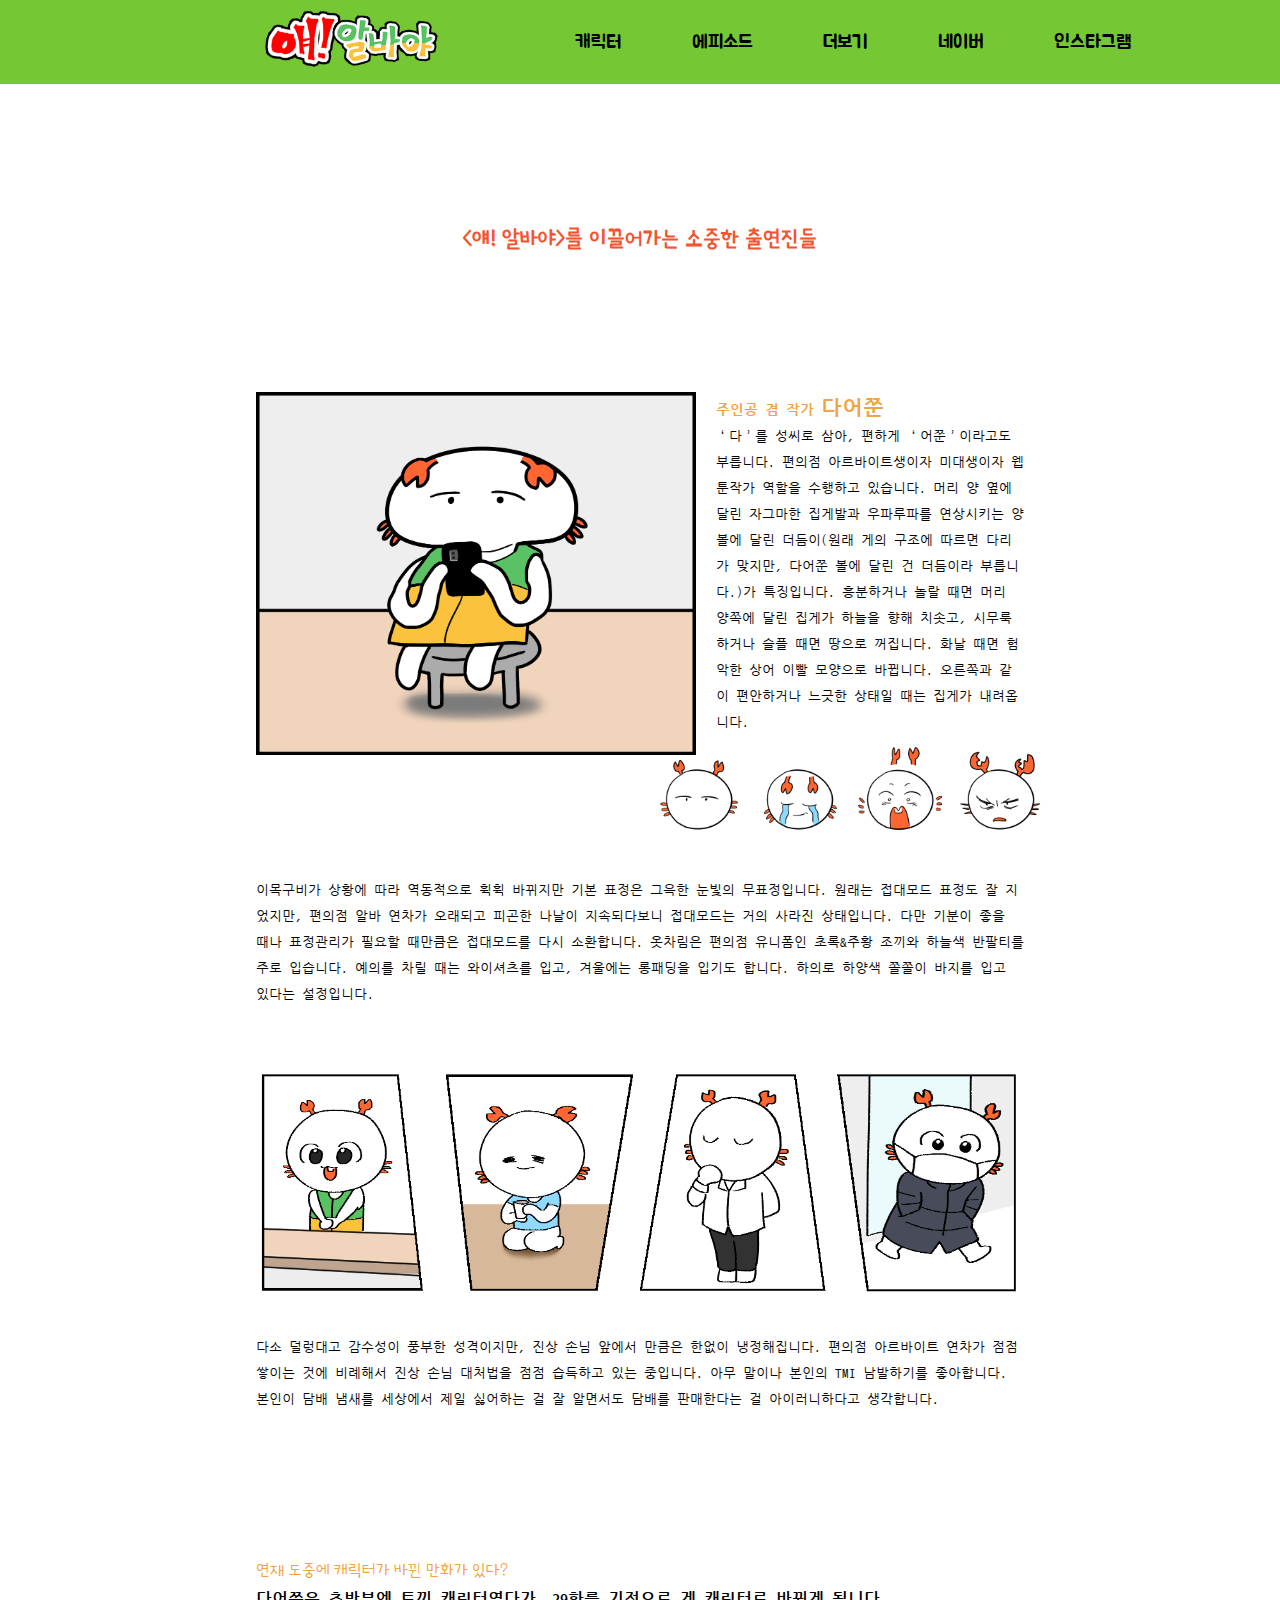
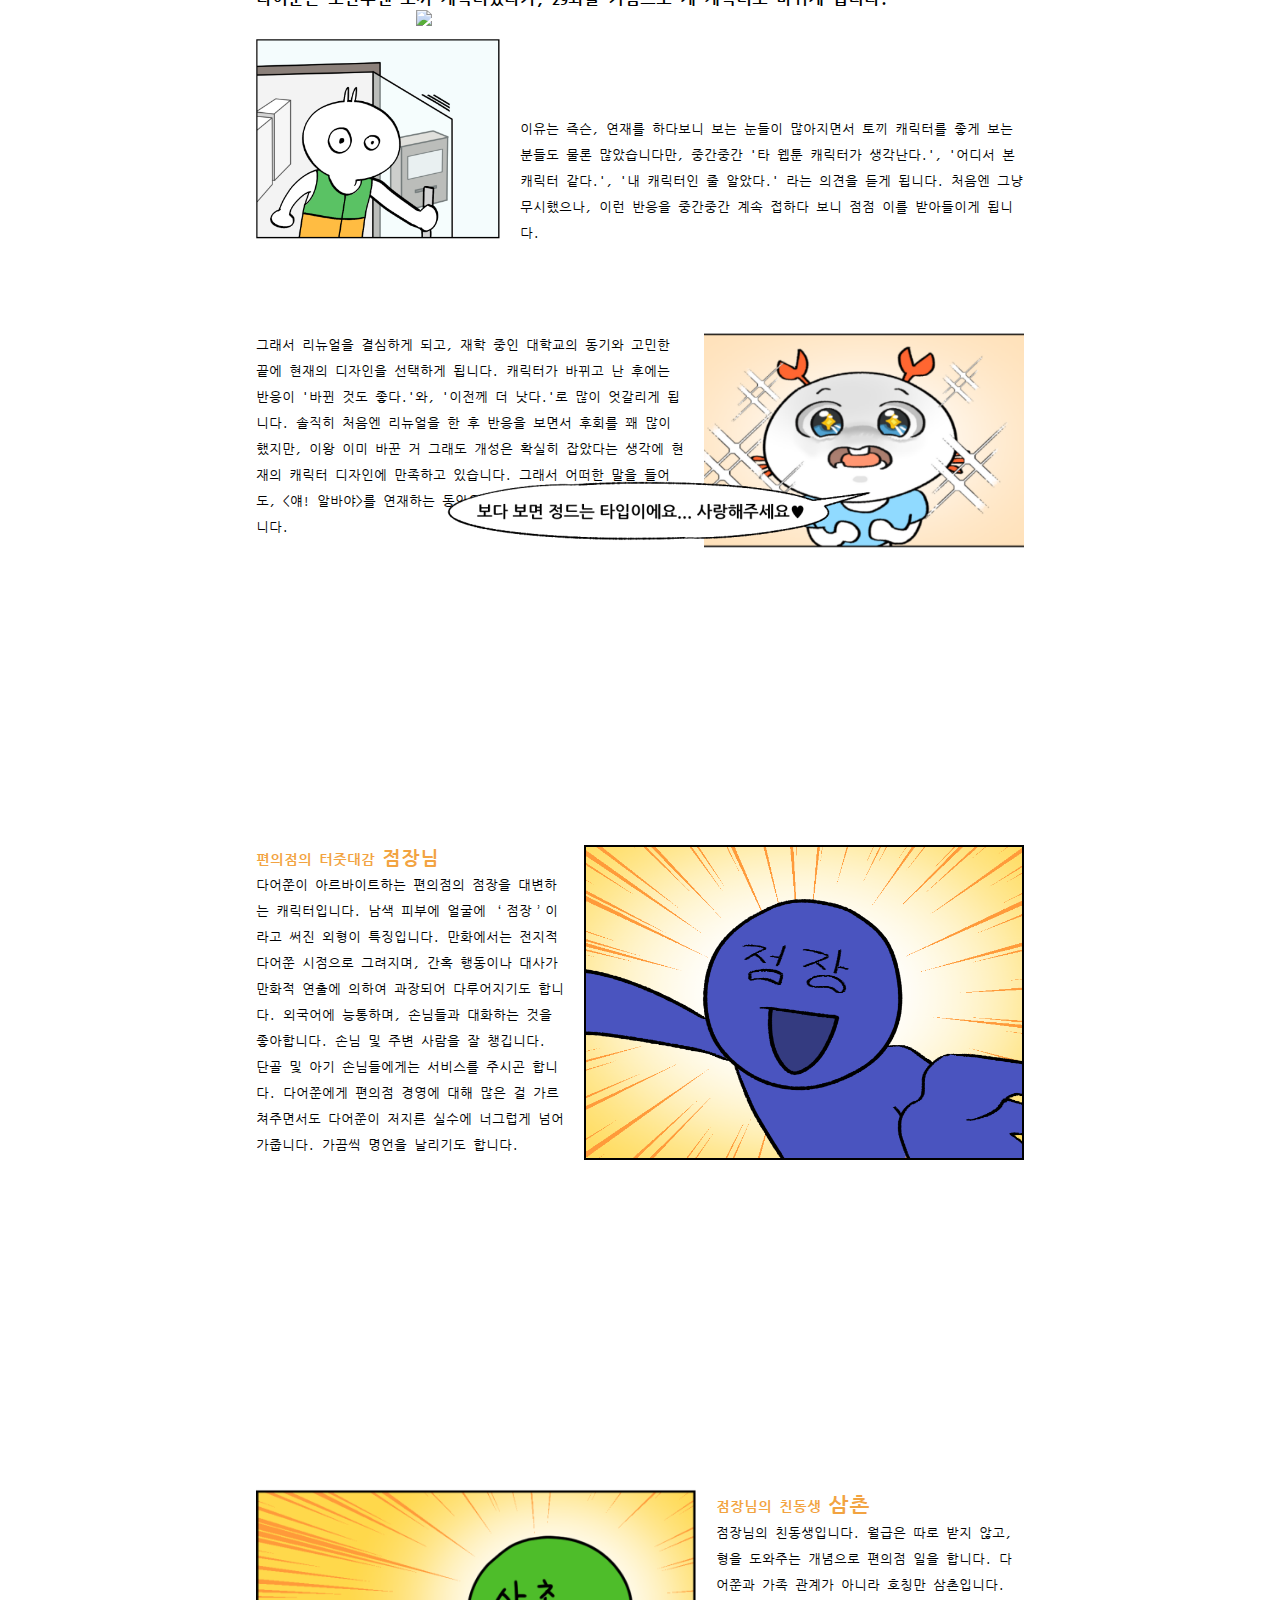
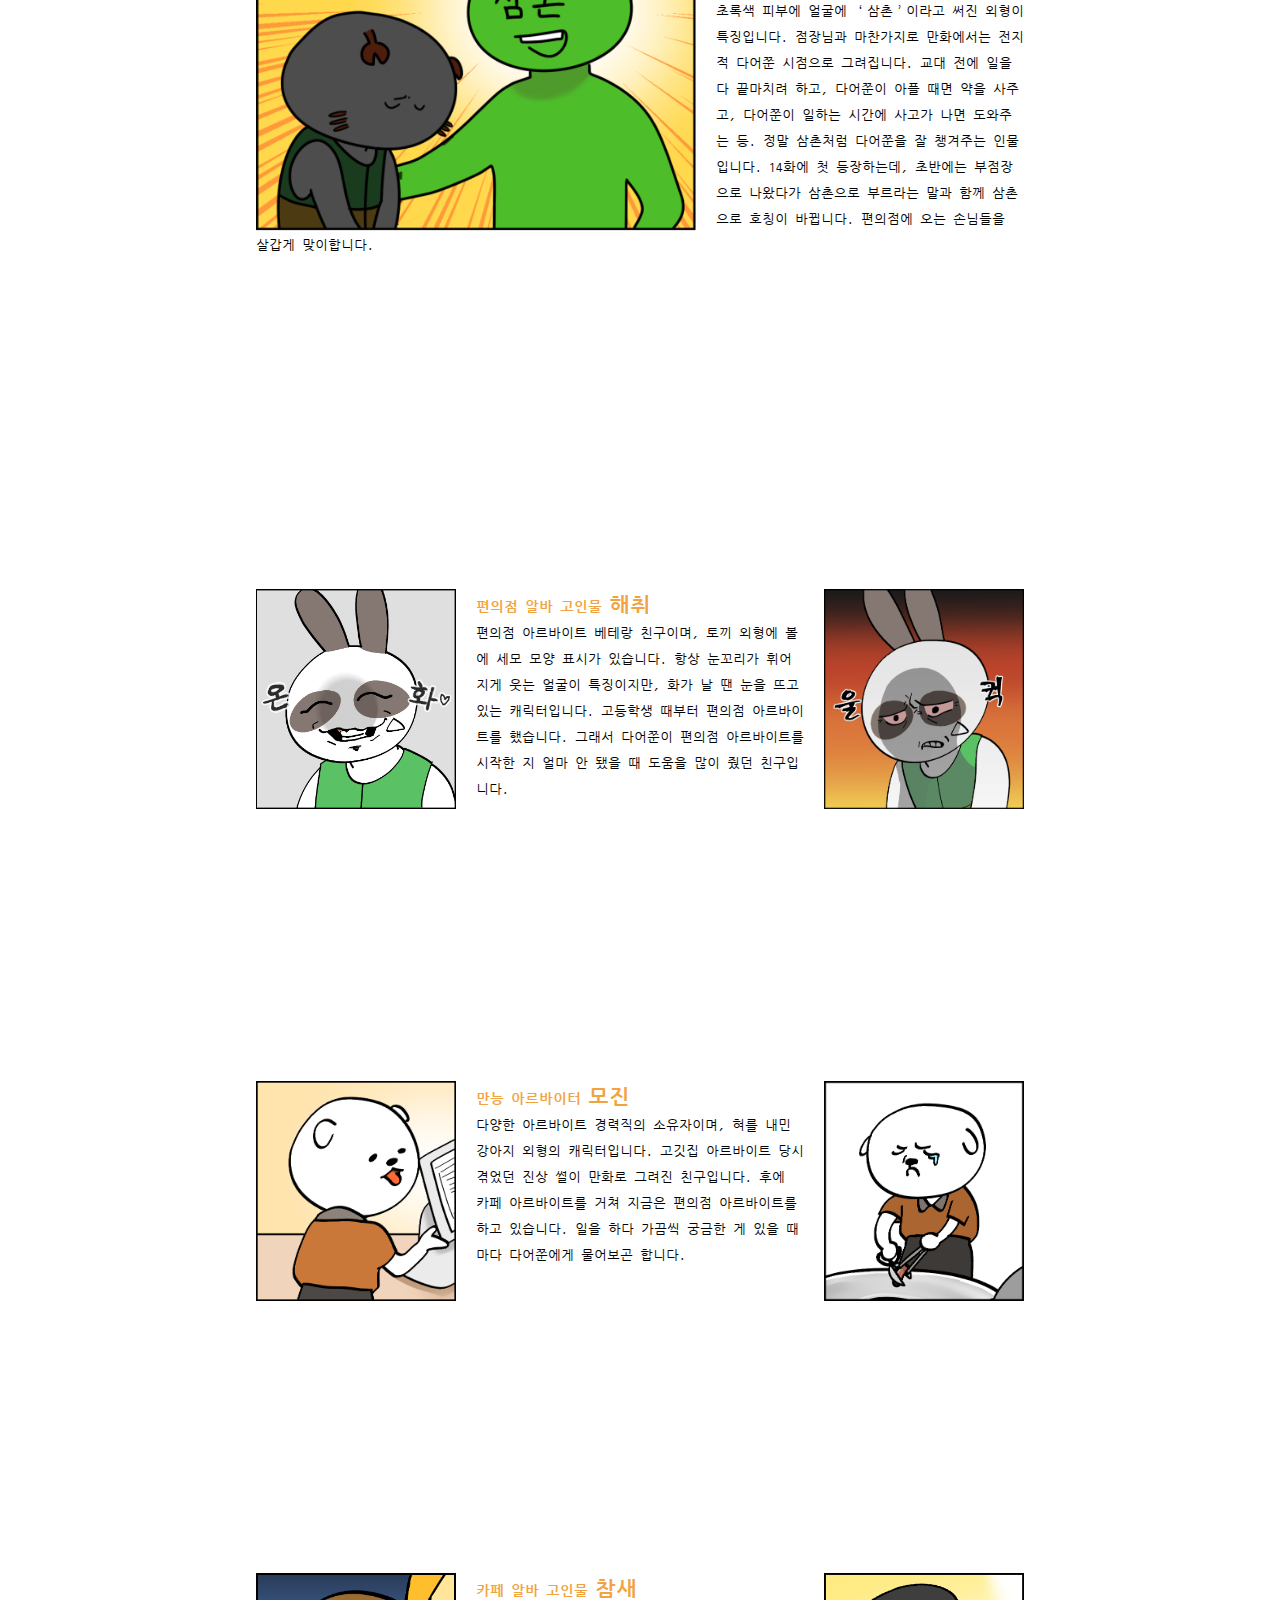
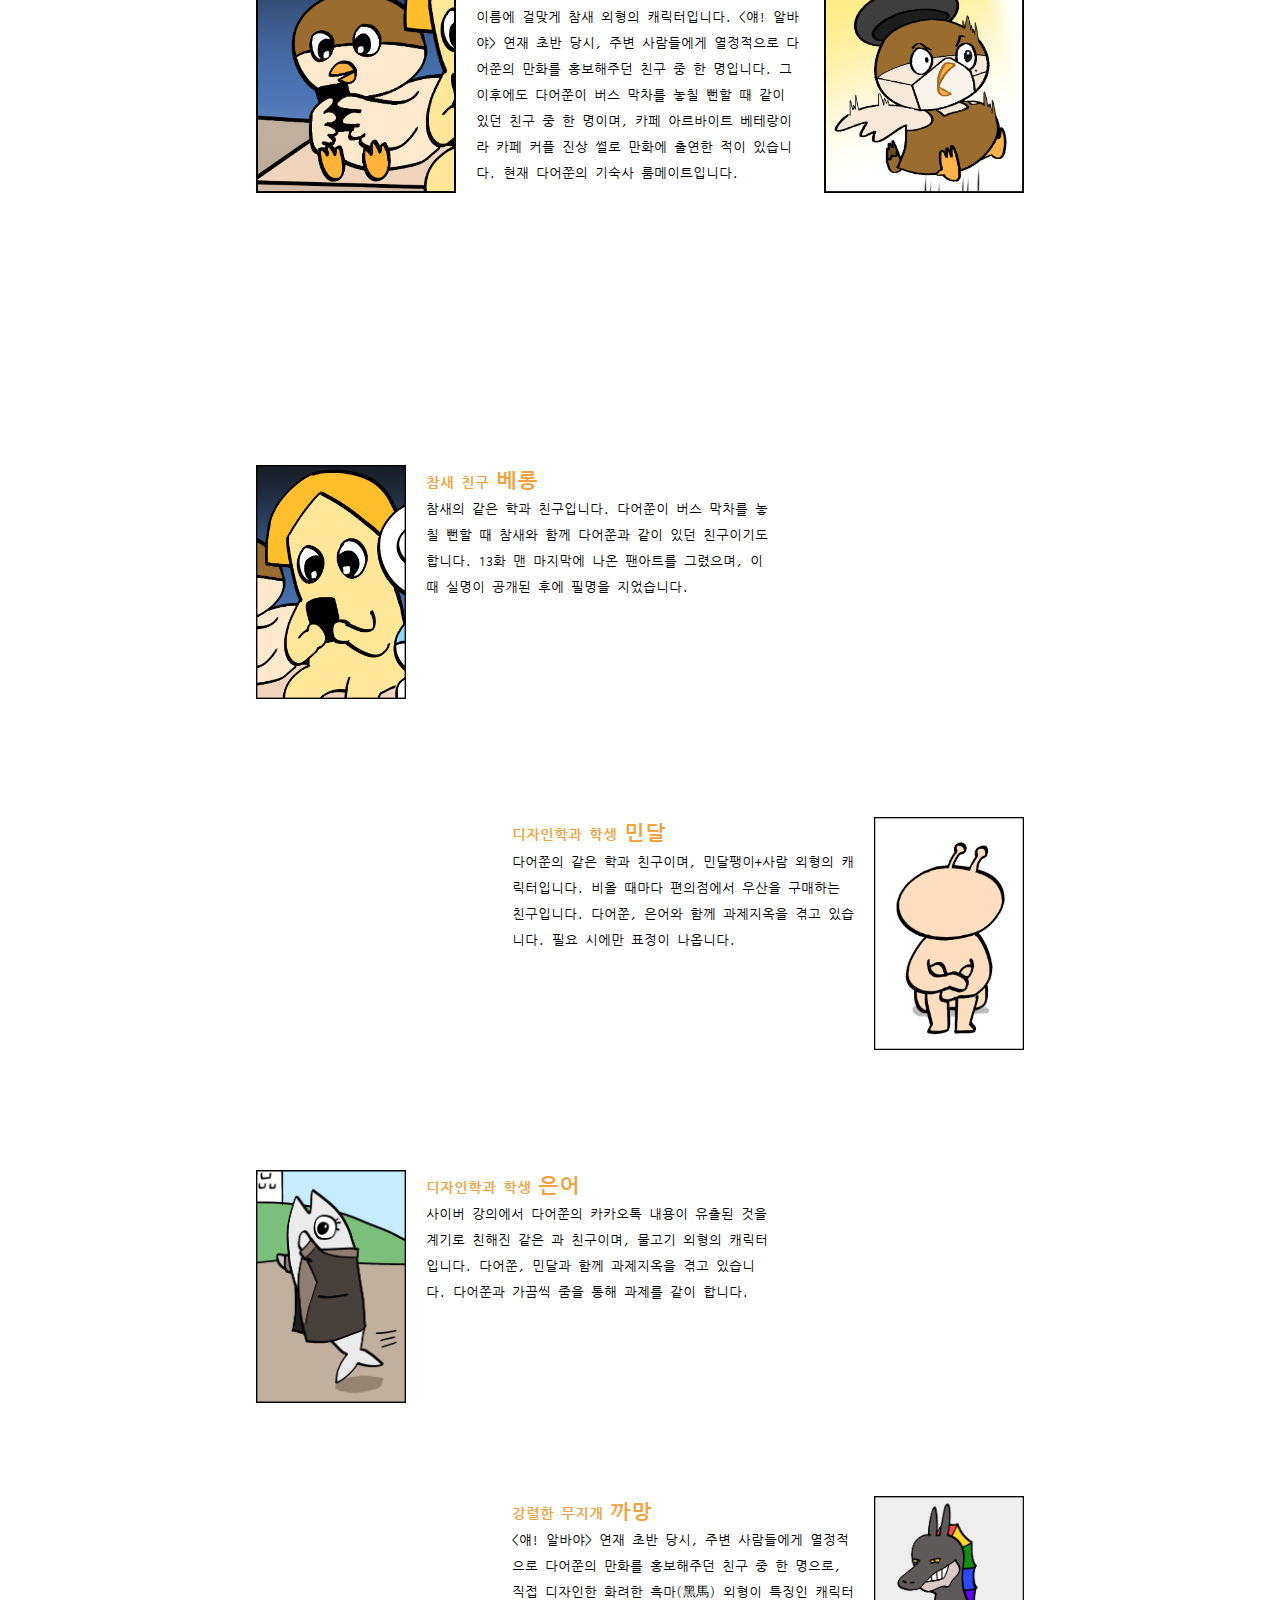
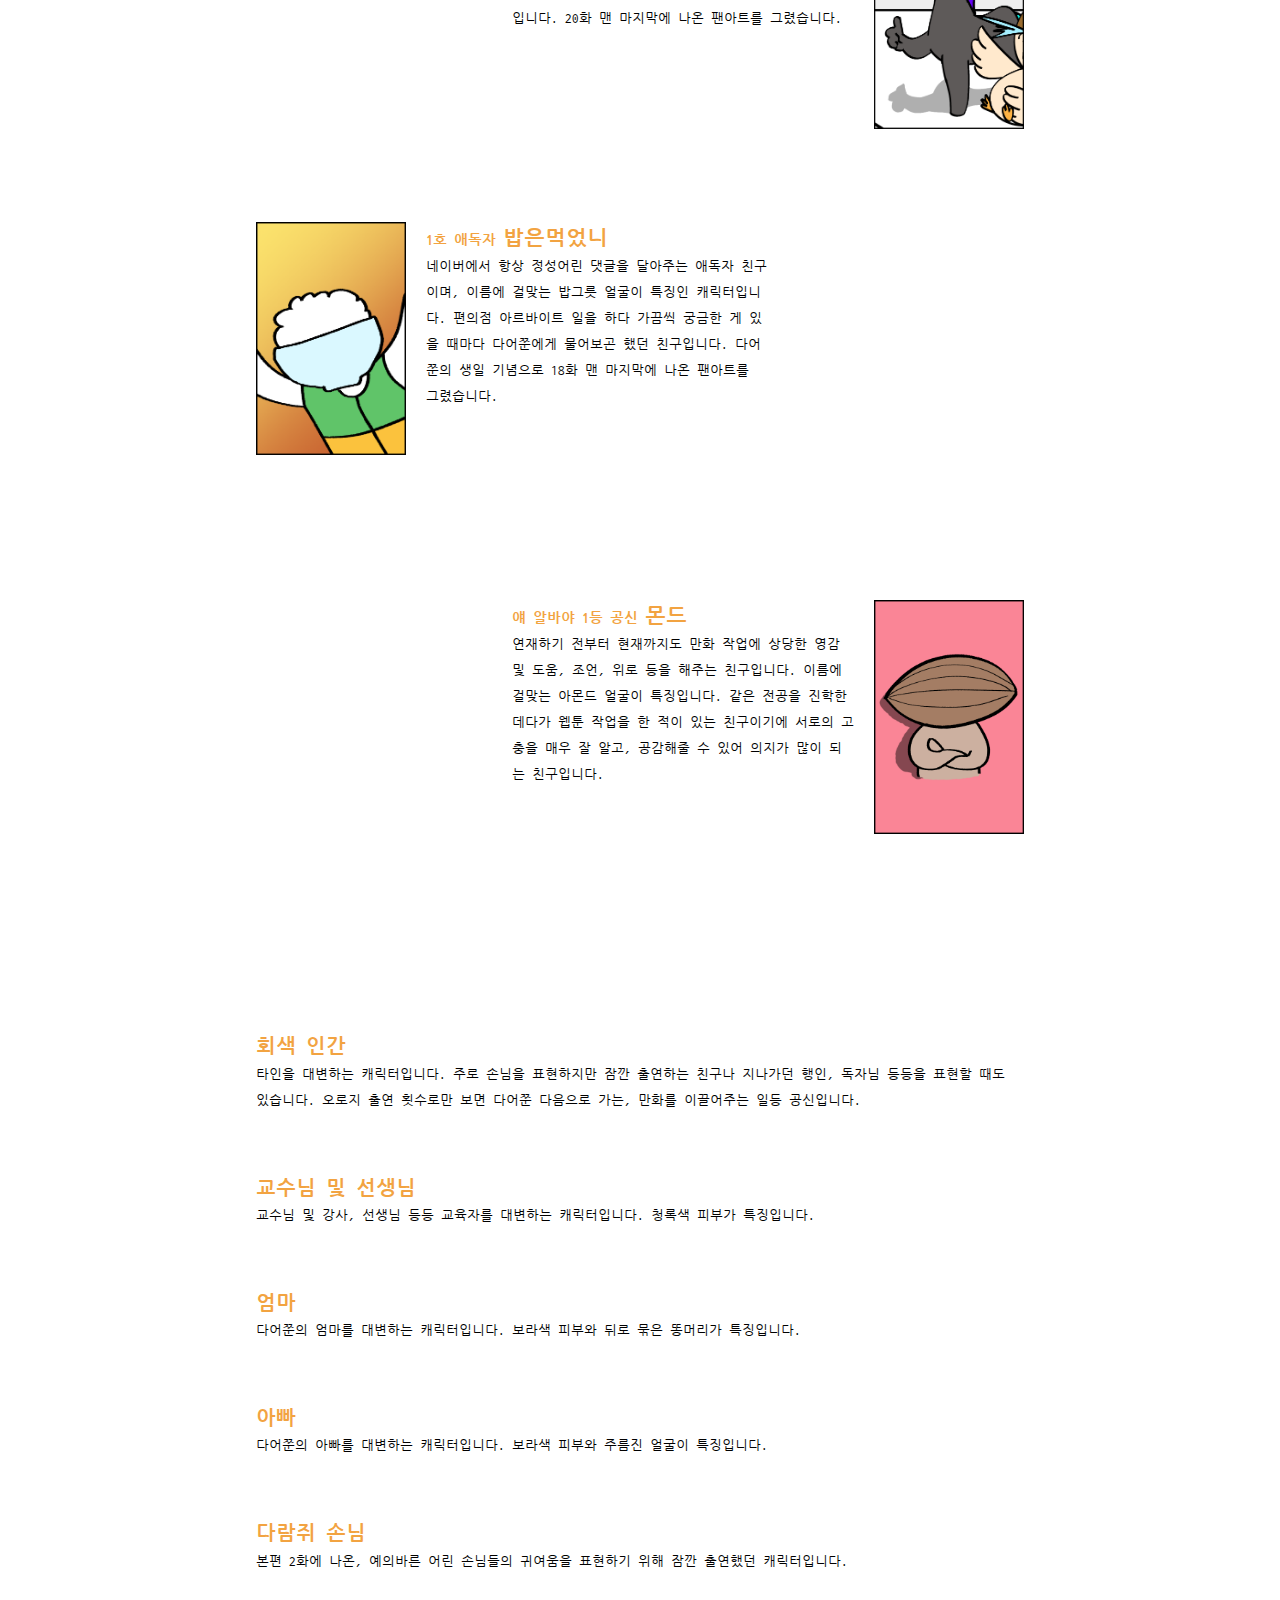
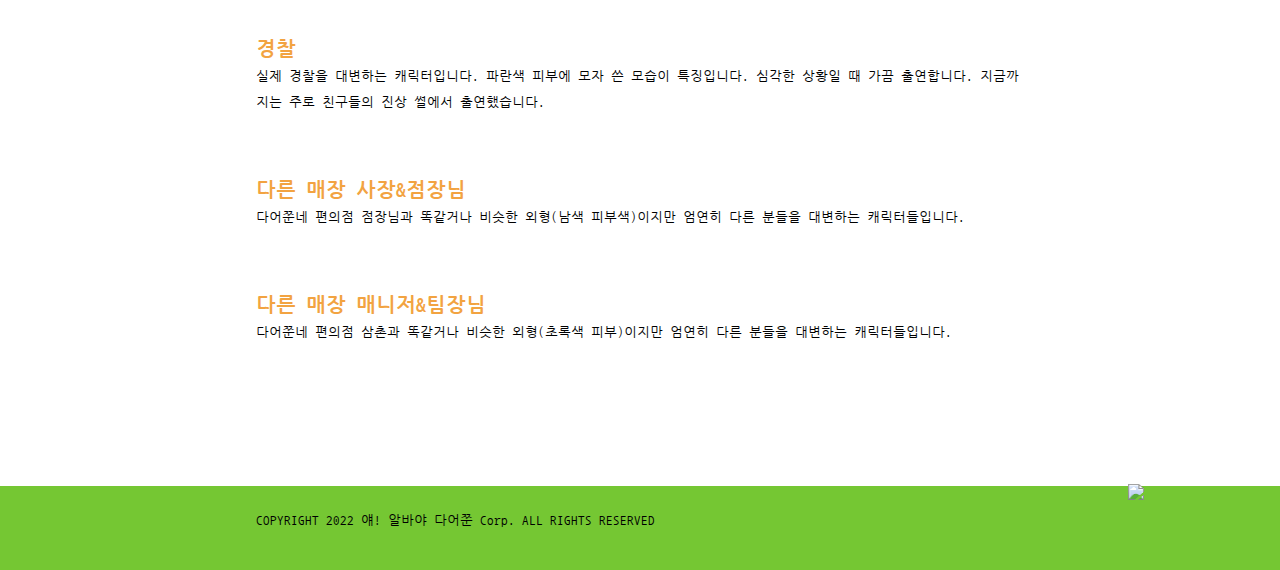
==== character.html @ 97e57f48 "Update character.html" ====
<!DOCTYPE html>
<html lang="en">
<head>
    <meta charset="UTF-8">
    <meta http-equiv="X-UA-Compatible" content="IE=edge">
    <meta name="viewport" content="width=device-width, initial-scale=1.0">
    <title>얘! 알바야 캐릭터</title>
    <link rel="stylesheet" href="myStyle.css">
    <script src="myStyle" defer></script>
    <link rel="preconnect" href="https://fonts.googleapis.com">
    <link rel="preconnect" href="https://fonts.gstatic.com" crossorigin>
    <link href="https://fonts.googleapis.com/css2?family=Jua&family=Nanum+Gothic+Coding&family=Poor+Story&display=swap" rel="stylesheet">
</head>
<body style="-webkit-user-select:none;-moz-user-select:none;-ms-user-select:none;user-select:none">
    <a name="top"></a>
    <div class="header">
        <ul class="home">
            <img src="logo.png" alt=""onclick="location.href='https://parkmijin0713.github.io/hayAlbaya/'">
        </ul>
        <ul class="nav">
            <li><a href="character.html">캐릭터</a></li>
            <li><a href="episode.html">에피소드</a></li>
            <li><a href="viewMore.html">더보기</a></li>
            <li><a href="https://comic.naver.com/bestChallenge/list?titleId=768130">네이버</a></li>
            <li><a href="https://www.instagram.com/da_aw_jjun/">인스타그램</a></li>
        </ul>
    </div>


    <div class="blankOne"></div>
    <div class="title">
        <얘! 알바야>를 이끌어가는 소중한 출연진들
    </div>
    <div class="blankOne"></div>
    <center>
        <div class="mainText">
            <img src="daawjjun.png" class="daawjjun" />
            <div class="introduce" style="line-height: 1.5;">주인공 겸 작가 <span style = "font-size:1.5em; color: #f2a341;;">다어쭌</span></div>
                <p>‘다’를 성씨로 삼아, 편하게 ‘어쭌’이라고도 부릅니다. 편의점 아르바이트생이자 미대생이자 웹툰작가 역할을 수행하고 있습니다. 머리 양 옆에 달린 자그마한 집게발과 우파루파를 연상시키는 양 볼에 달린 더듬이(원래 게의 구조에 따르면 다리가 맞지만, 다어쭌 볼에 달린 건 더듬이라 부릅니다.)가 특징입니다. 
                    흥분하거나 놀랄 때면 머리 양쪽에 달린 집게가 하늘을 향해 치솟고, 시무룩하거나 슬플 때면 땅으로 꺼집니다. 화날 때면 험악한 상어 이빨 모양으로 바뀝니다. 오른쪽과 같이 편안하거나 느긋한 상태일 때는 집게가 내려옵니다.</p> </div>

            <img src="expression.png" class="expression">
        <br>
        <div class="mainText">
            <p>이목구비가 상황에 따라 역동적으로 휙휙 바뀌지만 기본 표정은 그윽한 눈빛의 무표정입니다. 원래는 접대모드 표정도 잘 지었지만, 편의점 알바 연차가 오래되고 피곤한 나날이 지속되다보니 접대모드는 거의 사라진 상태입니다. 다만 기분이 좋을 때나 표정관리가 필요할 때만큼은 접대모드를 다시 소환합니다. 옷차림은 편의점 유니폼인 초록&주황 조끼와 하늘색 반팔티를 주로 입습니다. 예의를 차릴 때는 와이셔츠를 입고, 겨울에는 롱패딩을 입기도 합니다. 하의로 하양색 쫄쫄이 바지를 입고 있다는 설정입니다. 
        </p>
        <div class="blankTwo"></div>
            <img src="bunhal_4.png" class="bunhal">
            <p><br>다소 덜렁대고 감수성이 풍부한 성격이지만, 진상 손님 앞에서 만큼은 한없이 냉정해집니다. 편의점 아르바이트 연차가 점점 쌓이는 것에 비례해서 진상 손님 대처법을 점점 습득하고 있는 중입니다. 아무 말이나 본인의 TMI 남발하기를 좋아합니다. 본인이 담배 냄새를 세상에서 제일 싫어하는 걸 잘 알면서도 담배를 판매한다는 걸 아이러니하다고 생각합니다. </p>
        <div class="blankOne"></div>

        <div class="mainText"></div>
            <div class="smallTitle" style="line-height: 2; font-size: 1.3em;">연재 도중에 캐릭터가 바뀐 만화가 있다?</div>
            <p class="gangjo">다어쭌은 초반부엔 토끼 캐릭터였다가, 29화를 기점으로 게 캐릭터로 바뀌게 됩니다. </p>
            <div style="position: absolute;">
                <div style="position: relative; top: -3px; left: 160px;">
                    <img src="image/malpungsun.png"></img>
                </div>
            </div><br>
            <img src="longAgo.png" class="longAgo"></img>
                <p><br><br><br> 이유는 즉슨, 연재를 하다보니 보는 눈들이 많아지면서 토끼 캐릭터를 좋게 보는 분들도 물론 많았습니다만, 중간중간 '타 웹툰 캐릭터가 생각난다.', '어디서 본 캐릭터 같다.', '내 캐릭터인 줄 알았다.' 라는 의견을 듣게 됩니다. 처음엔 그냥 무시했으나, 이런 반응을 중간중간 계속 접하다 보니 점점 이를 받아들이게 됩니다.</p>
            <div class="blankTwo"></div>
            <div style="position: absolute;">
                <div style="position: relative; top: 140px; margin-left: 180px;">
                    <img src="malpungsun2.png"></img>
                </div>
            </div><br>
            <img src="banjjak2.png" class="banjjak"></img>
                <p> 
                    그래서 리뉴얼을 결심하게 되고, 재학 중인 대학교의 동기와 고민한 끝에 현재의 디자인을 선택하게 됩니다. 캐릭터가 바뀌고 난 후에는 반응이 '바뀐 것도 좋다.'와, '이전께 더 낫다.'로 많이 엇갈리게 됩니다. 솔직히 처음엔 리뉴얼을 한 후 반응을 보면서 후회를 꽤 많이 했지만, 이왕 이미 바꾼 거 그래도 개성은 확실히 잡았다는 생각에 현재의 캐릭터 디자인에 만족하고 있습니다. 그래서 어떠한 말을 들어도, <얘! 알바야>를 연재하는 동안은 게 캐릭터로 쭉 유지할 예정입니다.</p><br><br><br><br>
                </div>
            <div class="blankTwo"></div>
        <div class="blankOne"></div>
        <center>
        <div class="mainText">
            <img src="boss.png" class="jumjangnim" />
            <div class="introduce" style="line-height: 1.5;">편의점의 터줏대감 <span style = "font-size:1.3em; color: #f2a341;;">점장님</span></div>
                <p>다어쭌이 아르바이트하는 편의점의 점장을 대변하는 캐릭터입니다. 남색 피부에 
                    얼굴에 ‘점장’이라고 써진 외형이 특징입니다. 만화에서는 전지적 다어쭌
                    시점으로 그려지며, 간혹 행동이나 대사가 만화적 연출에 의하여 과장되어 다루어지기도 합니다. 외국어에 능통하며, 손님들과 대화하는 것을
                    좋아합니다. 손님 및 주변 사람을 잘 챙깁니다. 단골 및 아기
                    손님들에게는 서비스를 주시곤 합니다. 다어쭌에게 편의점 
                    경영에 대해 많은 걸 가르쳐주면서도 다어쭌이 저지른 실수에 
                    너그럽게 넘어가줍니다. 가끔씩 명언을 날리기도 합니다. </p><br><br><br><br><br></div>
        </center>
            <div class="blankTwo"></div>
    <div class="blankOne"></div>
    
        <div class="mainText">
            <img src="buBoss.png" class="samChon" />
            <div class="introduce" style="line-height: 1.5;">점장님의 친동생 <span style = "font-size:1.5em; color: #f2a341;;">삼촌</span></div>
                <p>점장님의 친동생입니다. 월급은 따로 받지 않고, 형을 도와주는 개념으로 편의점 일을 합니다. 다어쭌과 가족 관계가 아니라 호칭만 삼촌입니다. 초록색 피부에 얼굴에 ‘삼촌’이라고 써진 외형이 특징입니다. 점장님과 마찬가지로 만화에서는 전지적 다어쭌
                    시점으로 그려집니다. 교대 전에 일을 다 끝마치려 하고, 다어쭌이 아플 때면 약을 사주고, 다어쭌이 일하는 시간에 사고가 나면 도와주는 등. 정말 삼촌처럼 다어쭌을 잘 챙겨주는 인물입니다. 
                    14화에 첫 등장하는데, 초반에는 부점장으로 나왔다가 삼촌으로 부르라는 말과 함께 삼촌으로 호칭이 바뀝니다. 편의점에 오는 손님들을 살갑게 맞이합니다.</p><br><br><br><br><br></div>
            <div class="blankTwo"></div>
    <div class="blankOne"></div>
    <div class="mainText">
        <img src="hachui1.png" class="hachui1" />
        <img src="hachui2.png" class="hachui2" />
        <div class="introduce" style="line-height: 1.5;">편의점 알바 고인물 <span style = "font-size:1.5em; color: #f2a341;;">해취</span></div>
            <p>편의점 아르바이트 베테랑 친구이며, 토끼 외형에 볼에 세모 모양 표시가 있습니다. 항상 눈꼬리가 휘어지게 웃는 얼굴이 특징이지만, 화가 날 땐 눈을       
                뜨고 있는 캐릭터입니다. 고등학생 때부터 편의점 아르바이트를 했습니다. 그래서 다어쭌이 편의점 아르바이트를 시작한 지 얼마 안 됐을 때 도움을 많이 줬던 친구입니다. </p><br><br><br></div>
                <div class="blankTwo"></div>
    
    <div class="blankOne"></div>
    <div class="mainText">
        <img src="mojin1.png" class="mojin1" />
        <img src="mojin2.png" class="mojin2" />
        <div class="introduce" style="line-height: 1.5;">만능 아르바이터 <span style = "font-size:1.5em; color: #f2a341;;">모진</span></div>
            <p>다양한 아르바이트 경력직의 소유자이며, 혀를 내민 강아지 외형의 캐릭터입니다. 고깃집 아르바이트 당시 겪었던 진상 썰이 만화로 그려진 친구입니다. 후에 카페 아르바이트를 거쳐 지금은 편의점 아르바이트를 하고 있습니다. 일을 하다 가끔씩 궁금한 게 있을 때마다 다어쭌에게 물어보곤 합니다.
            </p><br><br><br><br></div>
            <div class="blankTwo"></div>
    <div class="blankOne"></div>
    <div class="mainText">
        <img src="chamshaandajdutwl.png" class="chamsha1" />
        <img src="chamsha1.jpg" class="chamsha2" />
        <div class="introduce" style="line-height: 1.5;">카페 알바 고인물 <span style = "font-size:1.5em; color: #f2a341;;">참새</span></div>
            <p>이름에 걸맞게 참새 외형의 캐릭터입니다. <얘! 알바야> 연재 초반 당시, 주변 사람들에게 열정적으로 다어쭌의 만화를 홍보해주던 친구 중 한 명입니다. 그 이후에도 다어쭌이 버스 막차를 놓칠 뻔할 때 같이 있던 친구 중 한 명이며, 카페 아르바이트 베테랑이라 카페 커플 진상 썰로 만화에 출연한 적이 있습니다. 현재 다어쭌의 기숙사 룸메이트입니다.
            </p><br><br><br></div>
            <div class="blankTwo"></div>
    </center>

    <div class="blankOne"></div>
    <div class="mainTextThree">
            <img src="baerong.png" class="baerong" />
        <div class="introduce" style="line-height: 1.5;">참새 친구 <span style = "font-size:1.5em; color: #f2a341;;">베롱</span></div>
            <p>참새의 같은 학과 친구입니다. 다어쭌이 버스 막차를 놓칠 뻔할 때 참새와 함께 다어쭌과 같이 있던 친구이기도 합니다. 13화 맨 마지막에 나온 팬아트를 그렸으며, 이때 실명이 공개된 후에 필명을 지었습니다.
            </p><br><br><br><br><br><br>

        </div>
            <div class="blankTwo"></div>

    <div class="mainTextFour">
        <img src="mindal.png" class="mindal" />
        <div class="introduce" style="line-height: 1.5;">디자인학과 학생 <span style = "font-size:1.5em; color: #f2a341;;">민달</span></div>
            <p>다어쭌의 같은 학과 친구이며, 민달팽이+사람 외형의 캐릭터입니다. 비올 때마다 편의점에서 우산을 구매하는 친구입니다. 다어쭌, 은어와 함께 과제지옥을 겪고 있습니다. 필요 시에만 표정이 나옵니다.</p><br><br><br><br><br><br></div>
            <div class="blankTwo"></div>

    <div class="mainTextThree">
        <img src="unuh.png" class="unuh" />
        <div class="introduce" style="line-height: 1.5;">디자인학과 학생 <span style = "font-size:1.5em; color: #f2a341;;">은어</span></div>
            <p>사이버 강의에서 다어쭌의 카카오톡 내용이 유출된 것을 계기로 친해진 같은 과 친구이며, 물고기 외형의 캐릭터입니다. 다어쭌, 민달과 함께 과제지옥을 겪고 있습니다. 다어쭌과 가끔씩 줌을 통해 과제를 같이 합니다.
            </p><br><br><br><br><br></div>
            <div class="blankTwo"></div>

    <div class="mainTextFour">
        <img src="ggamang.png" class="ggamang" />
        <div class="introduce" style="line-height: 1.5;">강렬한 무지개 <span style = "font-size:1.5em; color: #f2a341;;">까망</span></div>
            <p><얘! 알바야> 연재 초반 당시, 주변 사람들에게 열정적으로 다어쭌의 만화를 홍보해주던 친구 중 한 명으로, 직접 디자인한 화려한 흑마(黑馬) 외형이 특징인 캐릭터입니다. 20화 맨 마지막에 나온 팬아트를 그렸습니다.</p><br><br><br><br><br></div>
            <div class="blankTwo"></div>

    <div class="mainTextThree">
        <img src="bapun.png" class="bapun" />
        <div class="introduce" style="line-height: 1.5;">1호 애독자 <span style = "font-size:1.5em; color: #f2a341;;">밥은먹었니</span></div>
            <p>네이버에서 항상 정성어린 댓글을 달아주는 애독자 친구이며, 이름에 걸맞는 밥그릇 얼굴이 특징인 캐릭터입니다. 편의점 아르바이트 일을 하다 가끔씩 궁금한 게 있을 때마다 다어쭌에게 물어보곤 했던 친구입니다. 다어쭌의 생일 기념으로 18화 맨 마지막에 나온 팬아트를 그렸습니다.
            </p><br><br><br><br><br></div>
            <div class="blankTwo"></div>

    <div class="mainTextFour">
        <img src="mond.png" class="mond" />
        <div class="introduce" style="line-height: 1.5;">얘 알바야 1등 공신 <span style = "font-size:1.5em; color: #f2a341;;">몬드</span></div>
            <p>연재하기 전부터 현재까지도 만화 작업에 상당한 영감 및 도움, 조언, 위로 등을 해주는 친구입니다. 이름에 걸맞는 아몬드 얼굴이 특징입니다. 같은 전공을 진학한 데다가 웹툰 작업을 한 적이 있는 친구이기에 서로의 고충을 매우 잘 알고, 공감해줄 수 있어 의지가 많이 되는 친구입니다.</p><br><br><br><br></div>
    
    <div class="blankOne"></div>
    <center>
    <div class="mainText">
        <div class="introduce" style="line-height: 1.5; font-size:1.5em;">회색 인간</div>
            <p>타인을 대변하는 캐릭터입니다. 주로 손님을 표현하지만 잠깐 출연하는 친구나 지나가던 행인, 독자님 등등을 표현할 때도 있습니다.
                오로지 출연 횟수로만 보면 다어쭌 다음으로 가는, 만화를 이끌어주는 일등 공신입니다. </p> </div>
    <div class="blankTwo"></div>
    <div class="mainText">        
        <div class="introduce" style="line-height: 1.5; font-size:1.5em;">교수님 및 선생님</div>
        <p>교수님 및 강사, 선생님 등등 교육자를 대변하는 캐릭터입니다. 청록색 피부가 특징입니다. </p> </div>

    <div class="blankTwo"></div>
    <div class="mainText">        
        <div class="introduce" style="line-height: 1.5; font-size:1.5em;">엄마</div>
        <p>다어쭌의 엄마를 대변하는 캐릭터입니다. 보라색 피부와 뒤로 묶은 똥머리가 특징입니다. </p> </div>

    <div class="blankTwo"></div>
    <div class="mainText">        
        <div class="introduce" style="line-height: 1.5; font-size:1.5em;">아빠</div>
        <p>다어쭌의 아빠를 대변하는 캐릭터입니다. 보라색 피부와 주름진 얼굴이 특징입니다.  </p> </div>

    <div class="blankTwo"></div>
    <div class="mainText">        
        <div class="introduce" style="line-height: 1.5; font-size:1.5em;">다람쥐 손님</div>
        <p>본편 2화에 나온, 예의바른 어린 손님들의 귀여움을 표현하기 위해 잠깐 출연했던 캐릭터입니다. </p> </div>

    <div class="blankTwo"></div>
    <div class="mainText">        
        <div class="introduce" style="line-height: 1.5; font-size:1.5em;">경찰</div>
        <p>실제 경찰을 대변하는 캐릭터입니다. 파란색 피부에 모자 쓴 모습이 특징입니다. 심각한 상황일 때 가끔 출연합니다. 지금까지는 주로 친구들의 진상 썰에서 출연했습니다. </p> </div>

    <div class="blankTwo"></div>
    <div class="mainText">        
        <div class="introduce" style="line-height: 1.5; font-size:1.5em;">다른 매장 사장&점장님</div>
        <p>다어쭌네 편의점 점장님과 똑같거나 비슷한 외형(남색 피부색)이지만 엄연히 다른 분들을 대변하는 캐릭터들입니다.</p> </div>

    
    <div class="blankTwo"></div>
    <div class="mainText">        
        <div class="introduce" style="line-height: 1.5; font-size:1.5em;">다른 매장 매니저&팀장님</div>
        <p>다어쭌네 편의점 삼촌과 똑같거나 비슷한 외형(초록색 피부)이지만 엄연히 다른 분들을 대변하는 캐릭터들입니다.</p> </div>
    </center>
    <div class="blankOne"></div>
    <div class="footer">
        <div class="footerText">COPYRIGHT 2022 얘! 알바야 다어쭌 Corp. ALL RIGHTS RESERVED</div>
        <a href="#top"><img src="image/topButton.png;" class="topButton"></a>
    </div>
</body>
</html>
---- myStyle.css ----
*{
    list-style: none;
    text-decoration: none;
    border-collapse: collapse;
    margin: 0px;
    padding: 0px;
    color: black;
}

.col-1{ width: 100px; height: 500px; margin: 0px 10px; background-color: aqua; margin-left: 305px;}
.col-2{ width: 200px; margin: 0px 10px; background-color: aqua; margin-left: 300px;}
.col-3{ width: 320px; margin: 0px 10px; background-color: aqua; margin-left: 0px}
.col-4{ width: 440px; margin: 0px 10px; background-color: aqua; margin-left: -460px;}
.col-5{ width: 560px; margin: 0px 10px;}
.col-6{ width: 680px; margin: 0px 10px; background-color: aqua;}
.col-7{ width: 800px; margin: 0px 10px;}
.col-8{ width: 920px; margin: 0px 10px; background-color: aqua; margin-left: 0px;}
.col-9{ width: 1040px; margin: 0px 10px; }
.col-10{ width: 1160px; margin: 0px 10px; background-color: aqua;}
.col-11{ width: 1280px; margin: 0px 10px; }
.col-12{ width: 1400px; margin: 0px 10px; }



.header{
    display: flex;
    width: auto;
    margin: 0px;
    background: #75c733;
    height: 84px;
}

.footer{
    display: flex;
    width: auto;
    background: #75c733;
    height: 84px;
    margin-bottom: 0px;
}

.footerText{
    width: 70%;
    line-height: 70px;
    margin-left: 20%;
    font-family: 'Nanum Gothic Coding', monospace;
    font-size: 0.8em;
    float: left;
}

.topButton{
    margin-left:-150%; margin-top: -30%; width: 200px;
}

.home{
    margin-left: 20%;
    display:flex;
    background: #75c733;
}

.nav{
    font-family: 'Jua', sans-serif;
    display: flex;
    line-height: 86px;
    width:60%;
    margin-left: 10%;
    font-size: 1.2em;
}

.nav > li{
    margin-right: 70px;
}

.nav > li > a{
    color: black;
}

.banner{
    display: flex;
    justify-content: center;
    width: auto;
    height: 400px;
    background-color: #eff583;
}

.cycle{
    margin-top: 20px;
    text-align:right;
    width:80%;
    line-height: 25px;
    font-weight: bold;
}

.blankOne{
    width: auto;
    height: 140px;
}

.blankTwo{
    width: auto;
    height: 60px;
}

.gridOne{
    width: 20%;
}

.title{
    font-family: 'Poor Story', cursive;
    text-align: center;
    width: auto;
    height: auto;
    font-size: 1.4em;
    font-weight: bold;
    color: #f25430;
}

.smallTitle{
    font-family: 'Poor Story', cursive;
    color: #f2a341;
    font-size: 1.2em;
}

.mainText{
    font-family: 'Nanum Gothic Coding', monospace;
    line-height: 26px;
    width:60%;
    height: auto;
    text-align: left;
    font-size: 13px;
}

.baby1{ float: left; margin-right: 20px; height: 230px;
}

.student{ float: right; margin-left: 20px; height: 230px;
}

.history{
    font-family: 'Nanum Gothic Coding', monospace;
    line-height: 28px;
    width:20%;
    height: auto;
    text-align: left;
    font-size: 13.5px;
}

.old{ float: left; margin-left: 25%; margin-top: 5%; height: 230px;
}

.kid{ float: right; margin-right: 23.5%; margin-top: 6%; height: 230px;}

.year{
    font-family: 'Nanum Gothic Coding', monospace;
    color: #f2a341;
}

.lb-wrap img {
    width: 60%;
}

.introduce{
    font-family: 'Nanum Gothic Coding', monospace;
    font-size: 1.1em;
    color: #f2a341;
    font-weight: bolder;
    
}

.daawjjun{ float: left; margin-right: 20px; width: 440px;
}

.expression{
    width: 33%;
    margin-left: -220pt;
    margin-top: 5pt;
    margin-bottom: 30pt;

}

.bunhal{
    width: 100%
}

.gangjo{
    font-weight: bold;
    font-size: 1.2em;
}
.longAgo {float: left; height: 200px; margin-right: 20px;}
.malpungsun{float: left; height: 50px;}

.banjjak {float: right; margin-left: 20px; width: 320px;}

.mainTextTwo{
    font-family: 'Nanum Gothic Coding', monospace;
    line-height: 26px;
    width:60%;
    height: auto;
    text-align: left;
    font-size: 13px;
}

.jumjangnim {float: right; width: 440px; margin-left: 20px;}

.blankThree{
    width: auto;
    height: 330px;
}

.samChon{float: left; margin-right: 20px; width: 440px;
}

.hachui1{float: left; margin-right: 20px; width: 200px;}
.hachui2{float: right; margin-left: 20px; width: 200px;}

.mojin1{float: left; margin-right: 20px; width: 200px;}
.mojin2{float: right; margin-left: 20px; width: 200px;}

.chamsha1{float: left; margin-right: 20px; width: 200px;}
.chamsha2{float: right; margin-left: 20px; width: 200px;}

.mainTextThree{
    font-family: 'Nanum Gothic Coding', monospace;
    line-height: 26px;
    width:40%;
    height: auto;
    text-align: left;
    margin-left: 20%;
    font-size: 13px;
    
}

.baerong{float: left; margin-right: 20px; width: 150px;}
.unuh{float: left; margin-right: 20px; width: 150px;}
.bapun{float: left; margin-right: 20px; width: 150px;}


.mainTextFour{
    font-family: 'Nanum Gothic Coding', monospace;
    line-height: 26px;
    width:40%;
    height: auto;
    text-align: left;
    margin-left: 40%;
    font-size: 13px;
}
.mindal{float: right; margin-left: 20px; width: 150px;}
.ggamang{float: right; margin-left: 20px; width: 150px;}
.mond{float: right; margin-left: 20px; width: 150px;}


.sogae{
    text-align: center;
}

img[src *= "episode"] {
    width: 100%;
    margin: 0px;
    display: inline-block;
    vertical-align: top;
}

.episode{
    width: 22.8%;
    height: 200px;
    float: left;
    margin: 10px;
}

.episodeLine{
	border: rgb(41, 41, 41) 0.2px solid;
	box-sizing: border-box;
}

.epiText{
    font-size: 12px;
    text-align: center;
    line-height: 20px;

}

.epiTextColor{
    font-size: 12px;
    text-align: center;
    line-height: 20px;
    color: #f2a341;
    font-weight: bold;

}

.blankFour{
    width: auto;
    height: 210px;
}

.question{
    font-family: 'Nanum Gothic Coding', monospace;
    font-size: 1.1em;
    color: #f2a341;
    font-weight: bolder;
}

.blankFive{
    width: auto;
    height: 3050px;
}

.symbol{
    width: 320px;

}

.signature{
    width: 440px;
    margin-left: 100px;
}

.daawjjun22{
    width: 150px;
    float: right;
    transform: scaleX(-1);
    margin-left: 20px;
    margin-top: -50px;
}

.daawjjun33{
    float: right;
    display: flex;
    width: 180px;
    margin-right: 280px;
    margin-top: -50px;
}

.daawjjun44{
    float: right;
    display: flex;
    width: 170px;
    margin-right: 320px;
    margin-top: -30px;
    transform: scaleX(-1);
}

.lineU{
    border: 1px solid #444444;
    padding: -5px;
    margin:-10px;
}
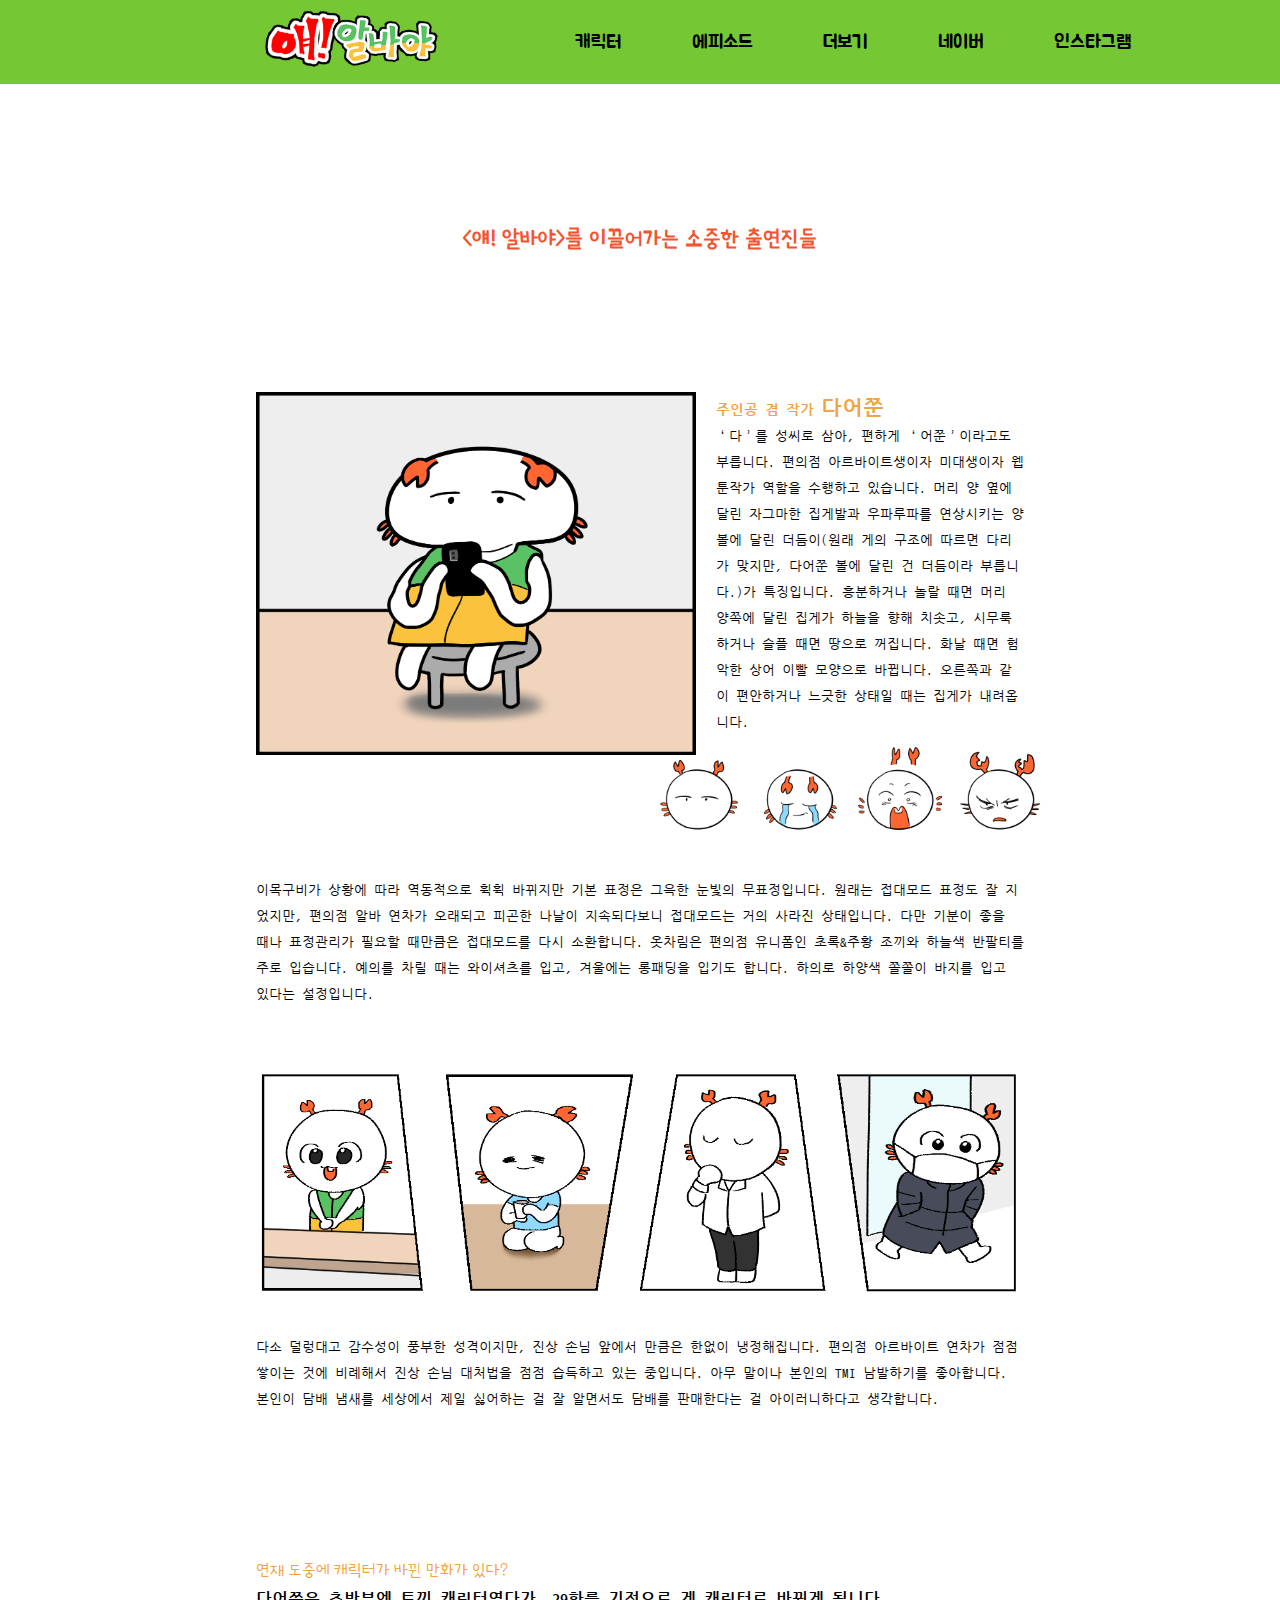
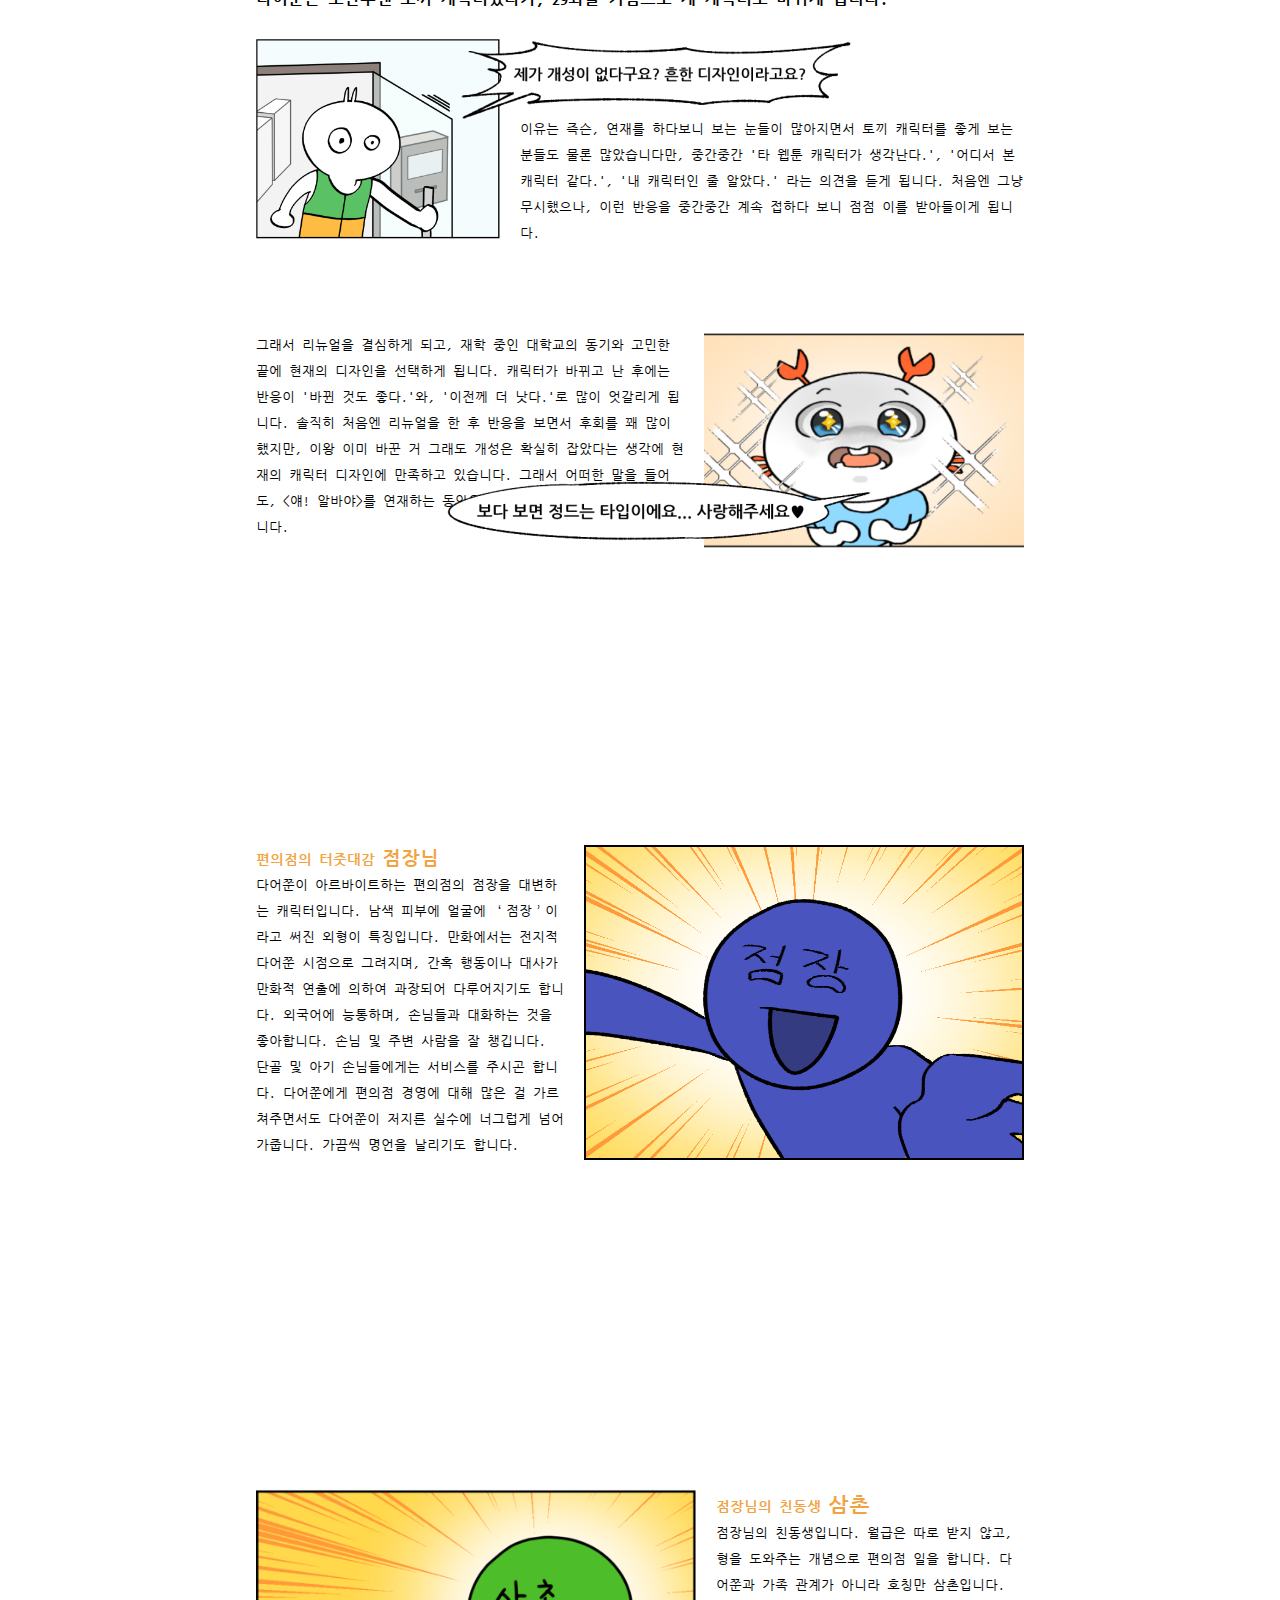
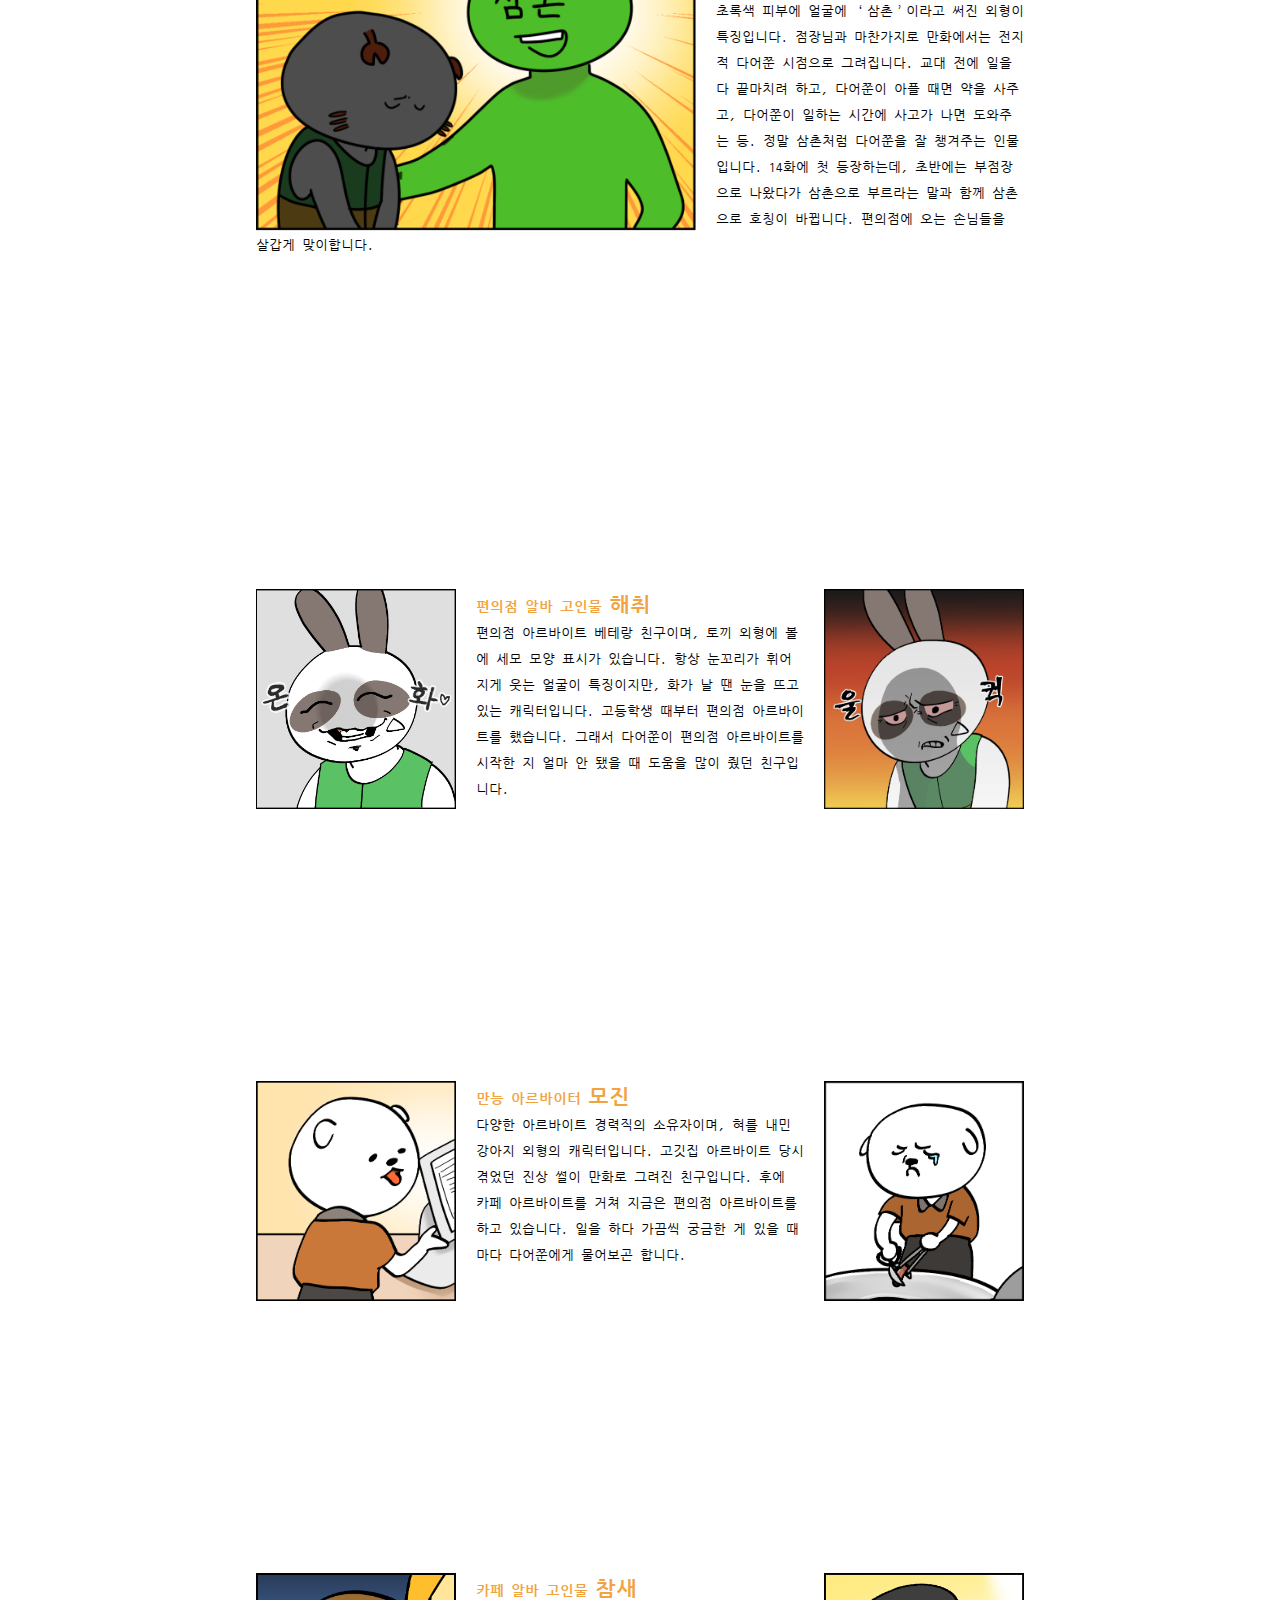
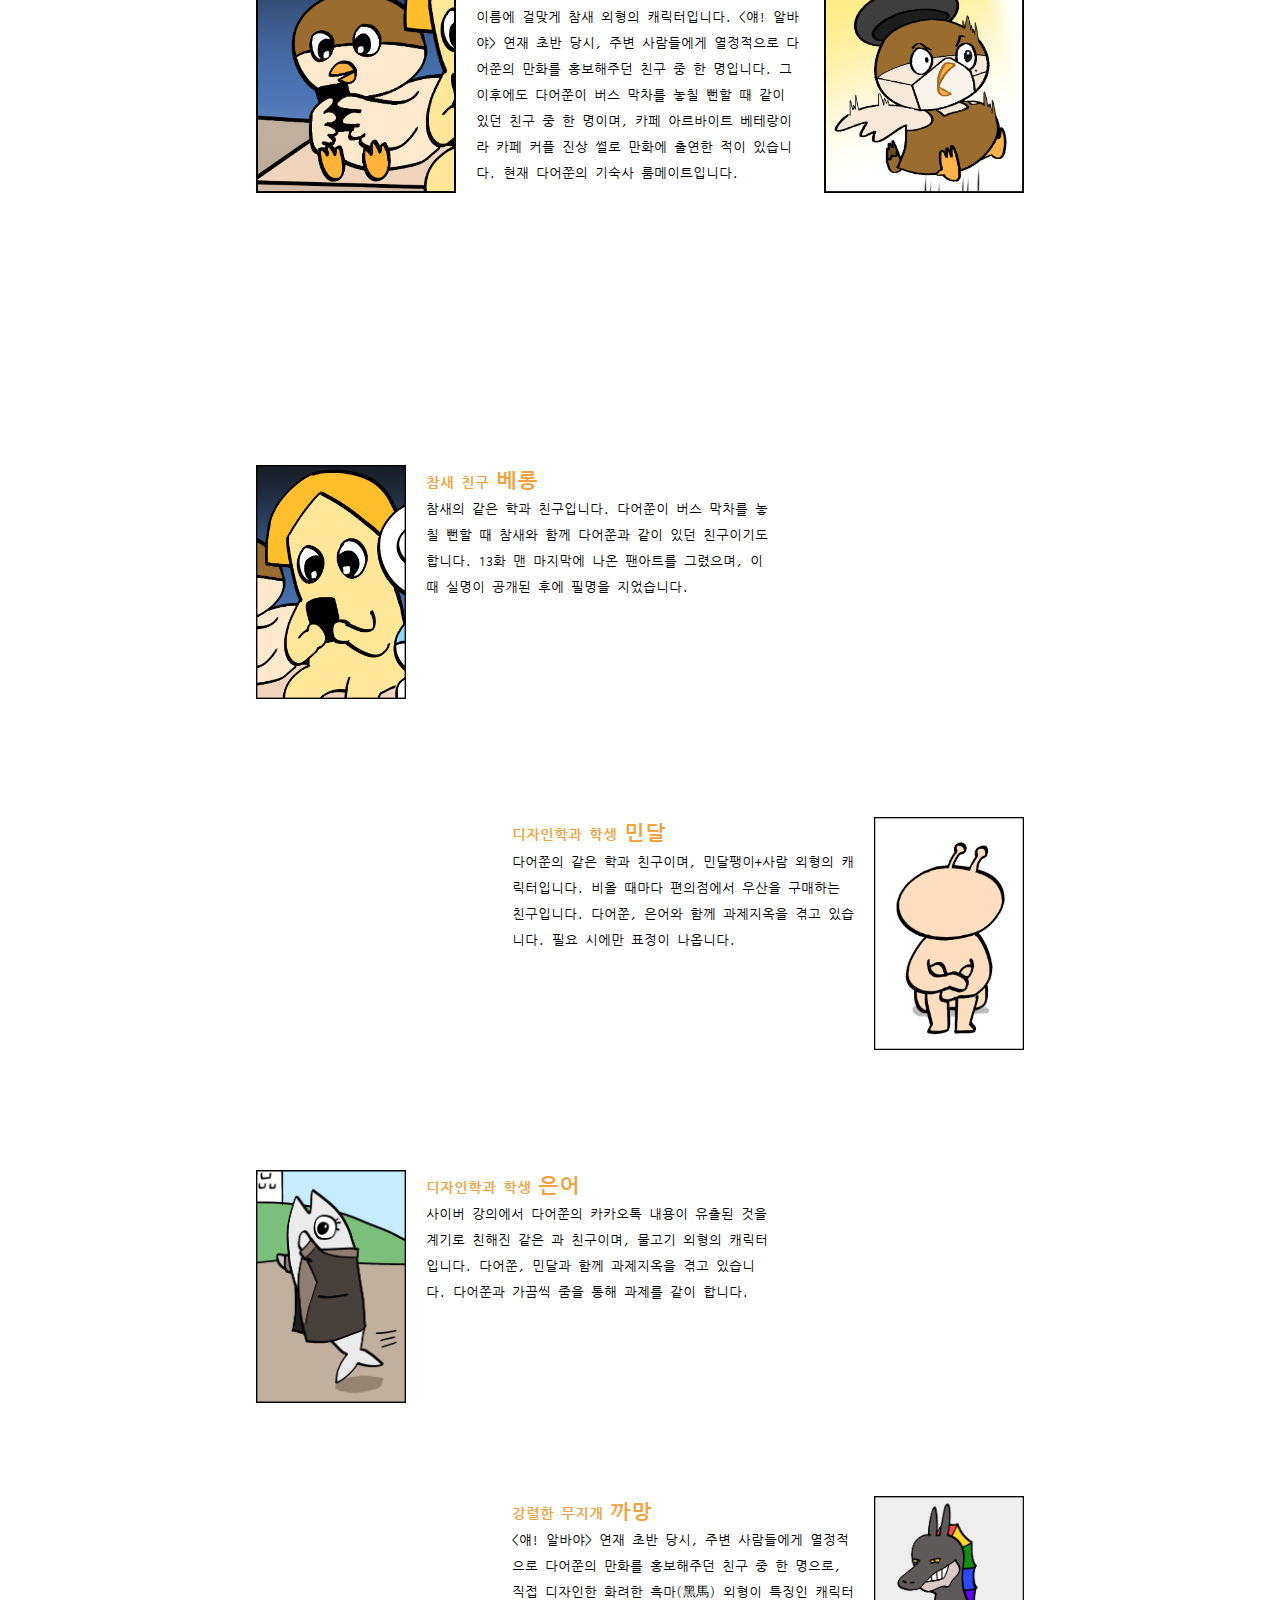
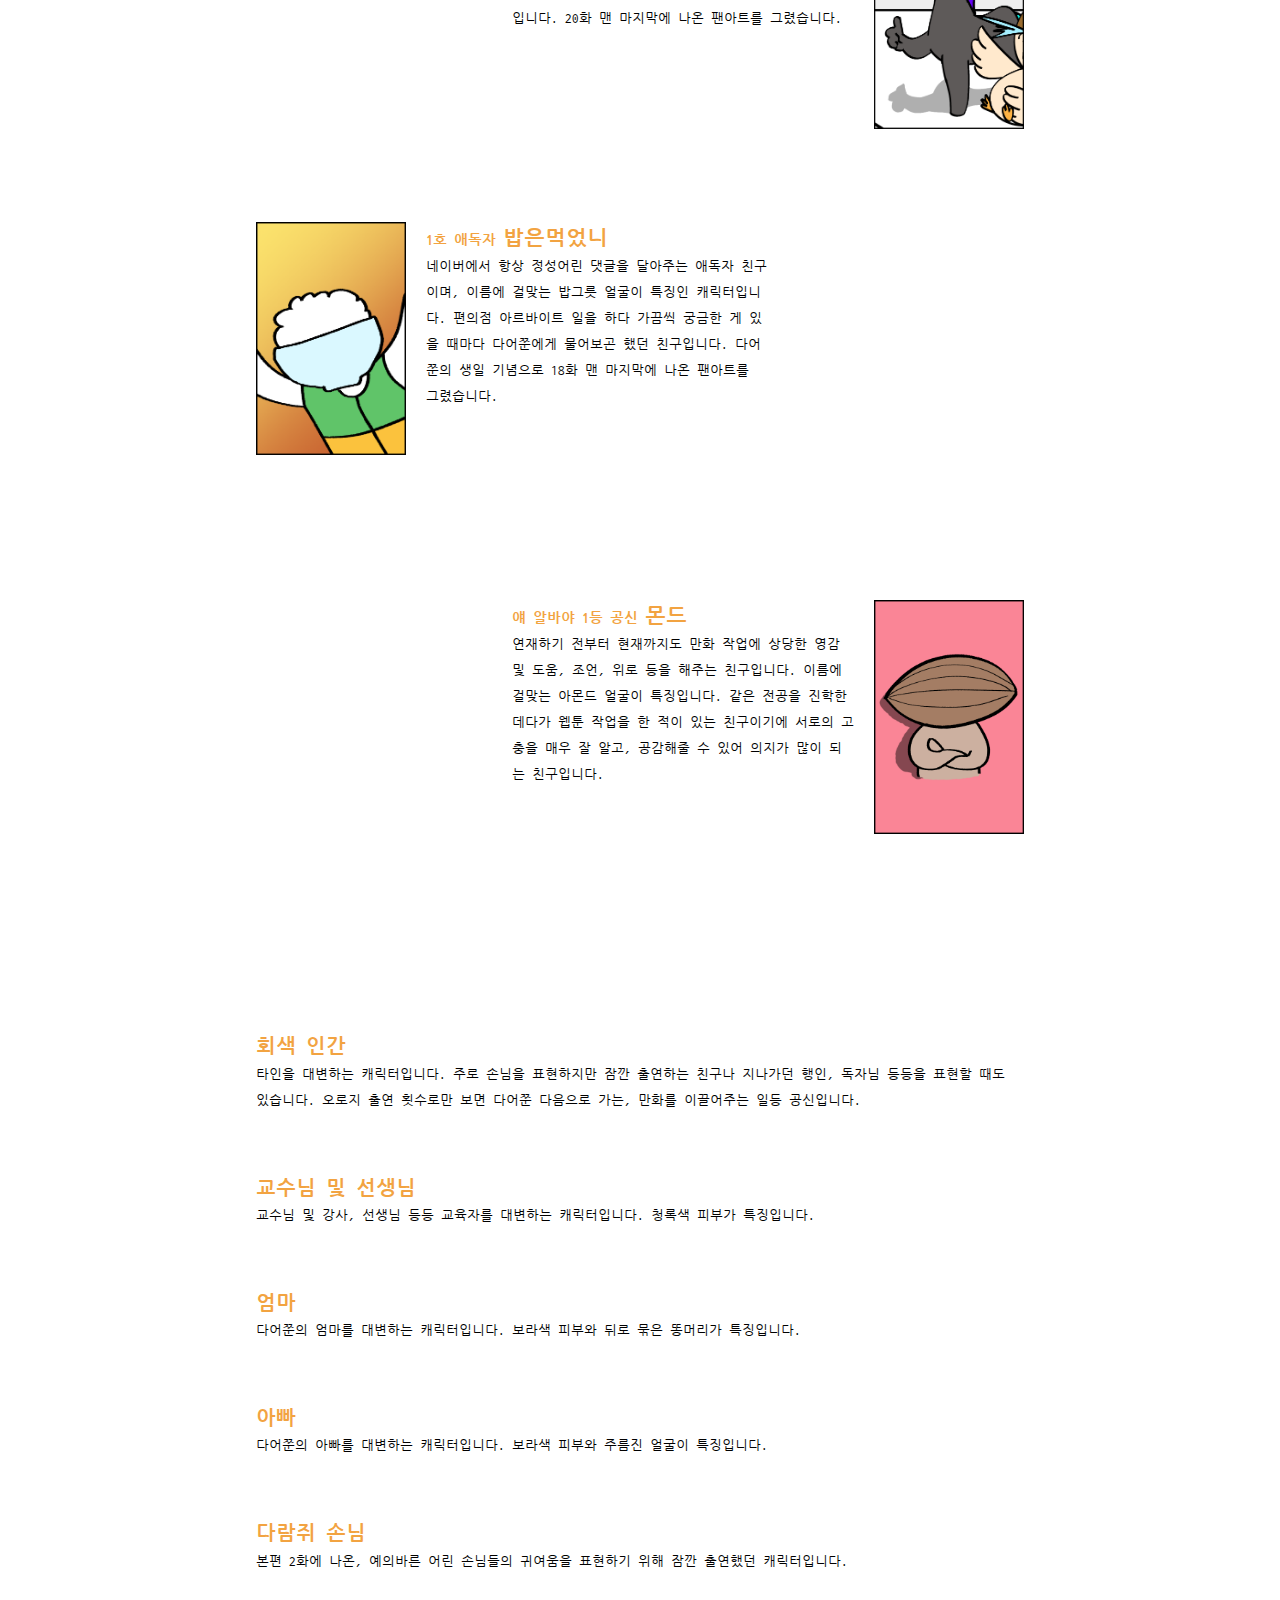
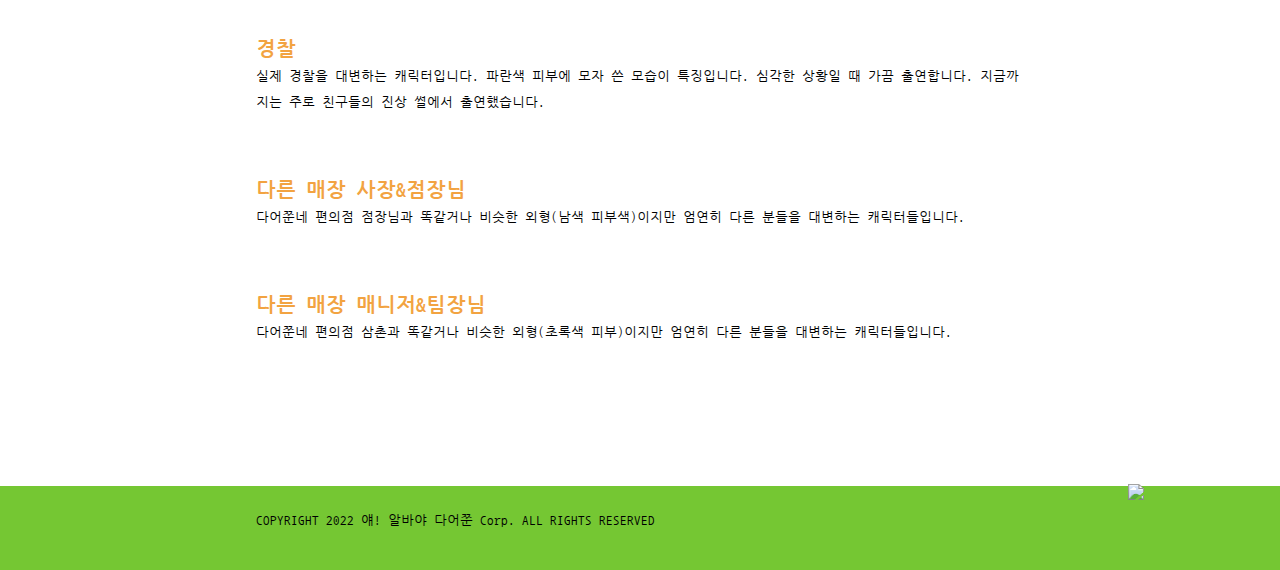
==== commit 44c6d522: "Update character.html" ====
--- a/character.html
+++ b/character.html
@@ -15,7 +15,7 @@
     <a name="top"></a>
     <div class="header">
         <ul class="home">
-            <img src="logo.png" alt=""onclick="location.href='https://parkmijin0713.github.io/hayAlbaya/'">
+            <img src="logo.png" alt=""onclick="location.href='index.html'">
         </ul>
         <ul class="nav">
             <li><a href="character.html">캐릭터</a></li>
@@ -54,7 +54,7 @@
             <p class="gangjo">다어쭌은 초반부엔 토끼 캐릭터였다가, 29화를 기점으로 게 캐릭터로 바뀌게 됩니다. </p>
             <div style="position: absolute;">
                 <div style="position: relative; top: -3px; left: 160px;">
-                    <img src="image/malpungsun.png"></img>
+                    <img src="malpungsun.png"></img>
                 </div>
             </div><br>
             <img src="longAgo.png" class="longAgo"></img>
@@ -206,7 +206,7 @@
     <div class="blankOne"></div>
     <div class="footer">
         <div class="footerText">COPYRIGHT 2022 얘! 알바야 다어쭌 Corp. ALL RIGHTS RESERVED</div>
-        <a href="#top"><img src="image/topButton.png;" class="topButton"></a>
+        <a href="#top"><img src="topButton.png;" class="topButton"></a>
     </div>
 </body>
 </html>
--- a/myStyle.css
+++ b/myStyle.css
@@ -80,7 +80,7 @@
     justify-content: center;
     width: auto;
     height: 400px;
-    background-color: #eff583;
+    background-color: #eff583; margin-left: 40px;
 }
 
 .cycle{
@@ -344,4 +344,4 @@
     border: 1px solid #444444;
     padding: -5px;
     margin:-10px;
-}+}
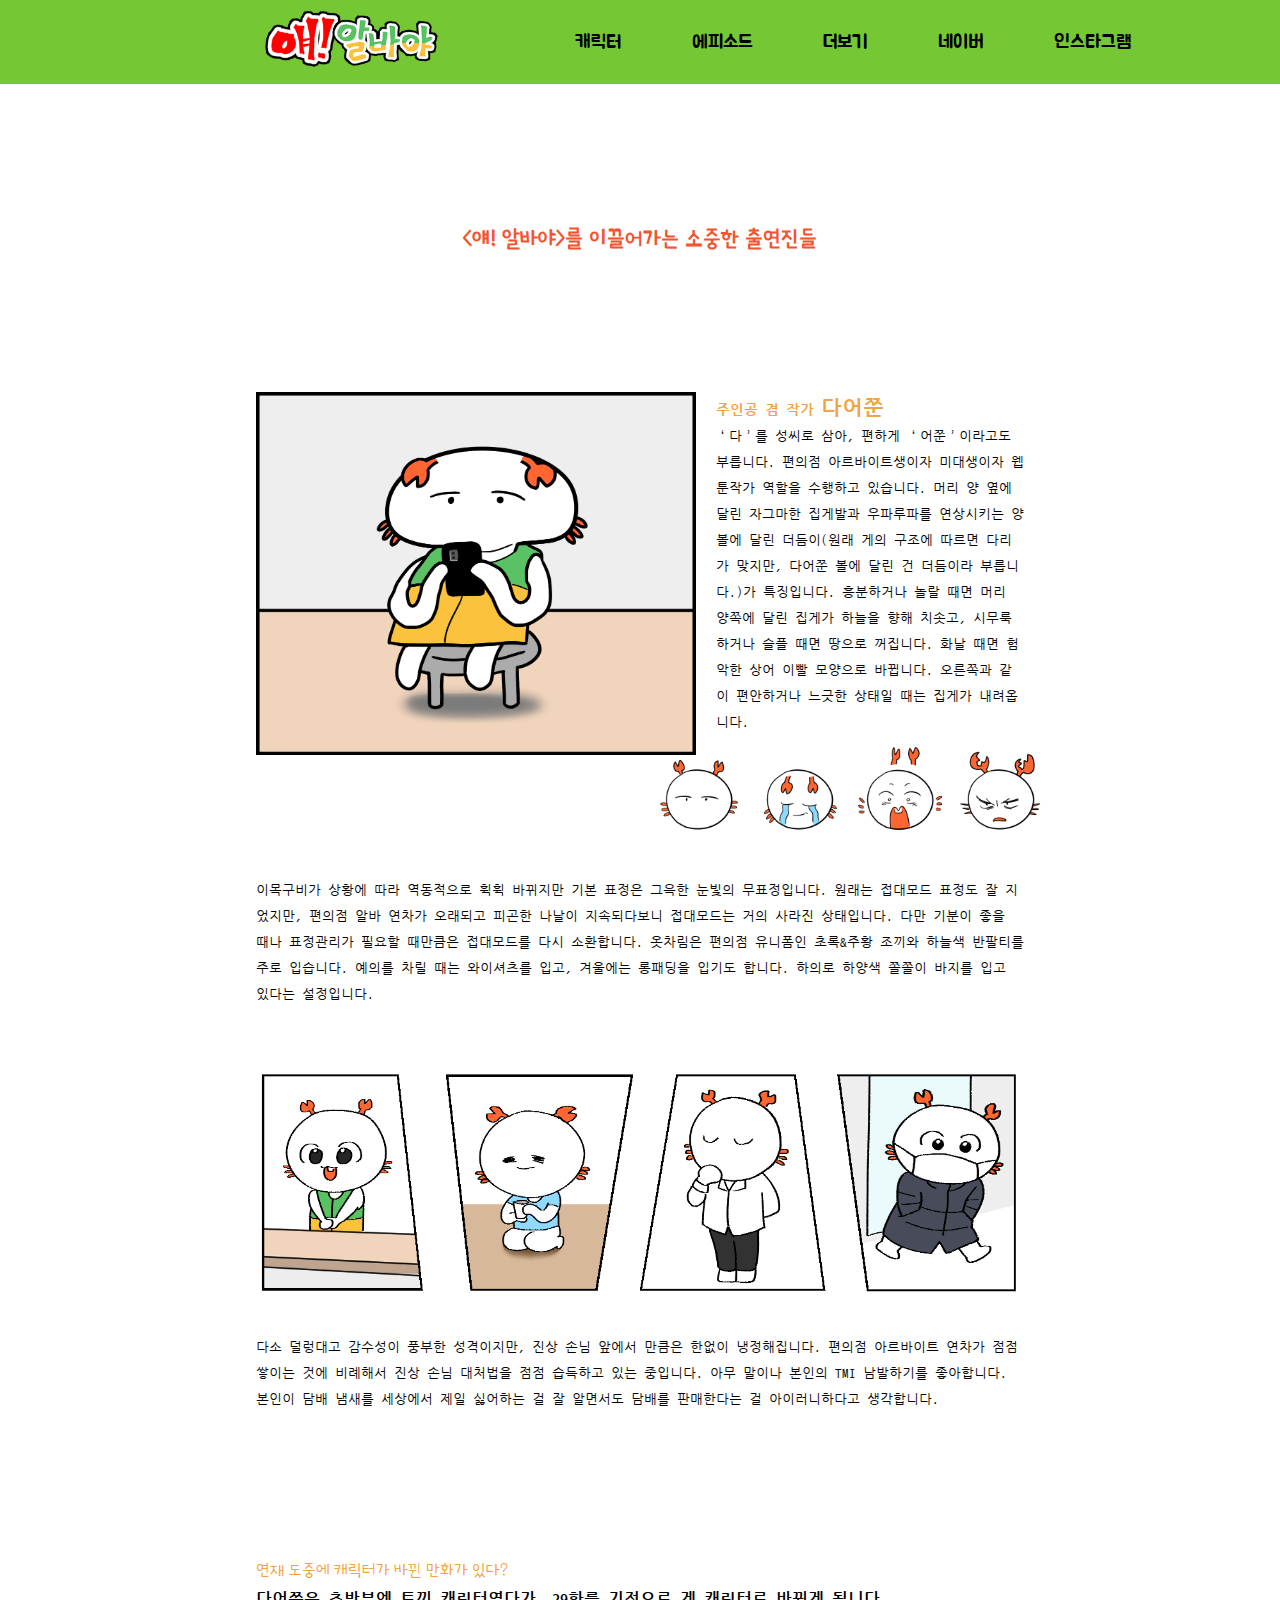
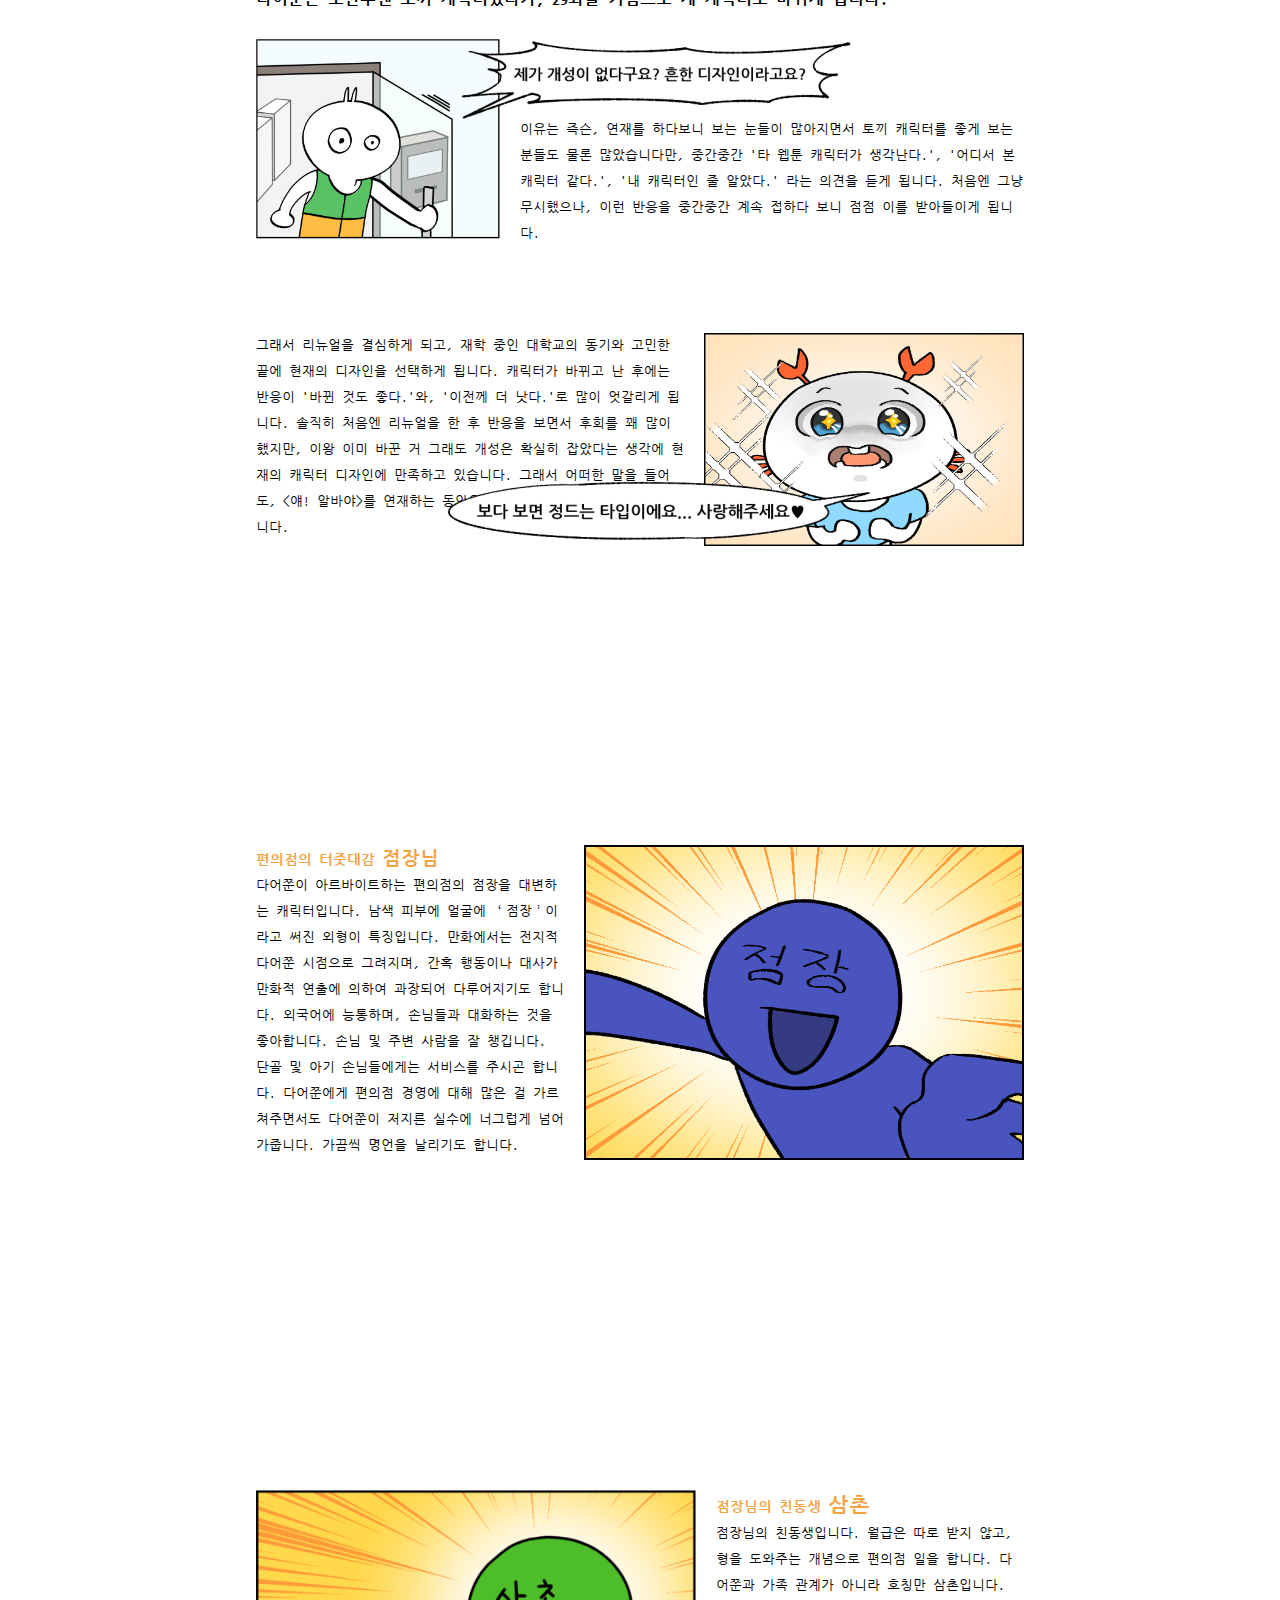
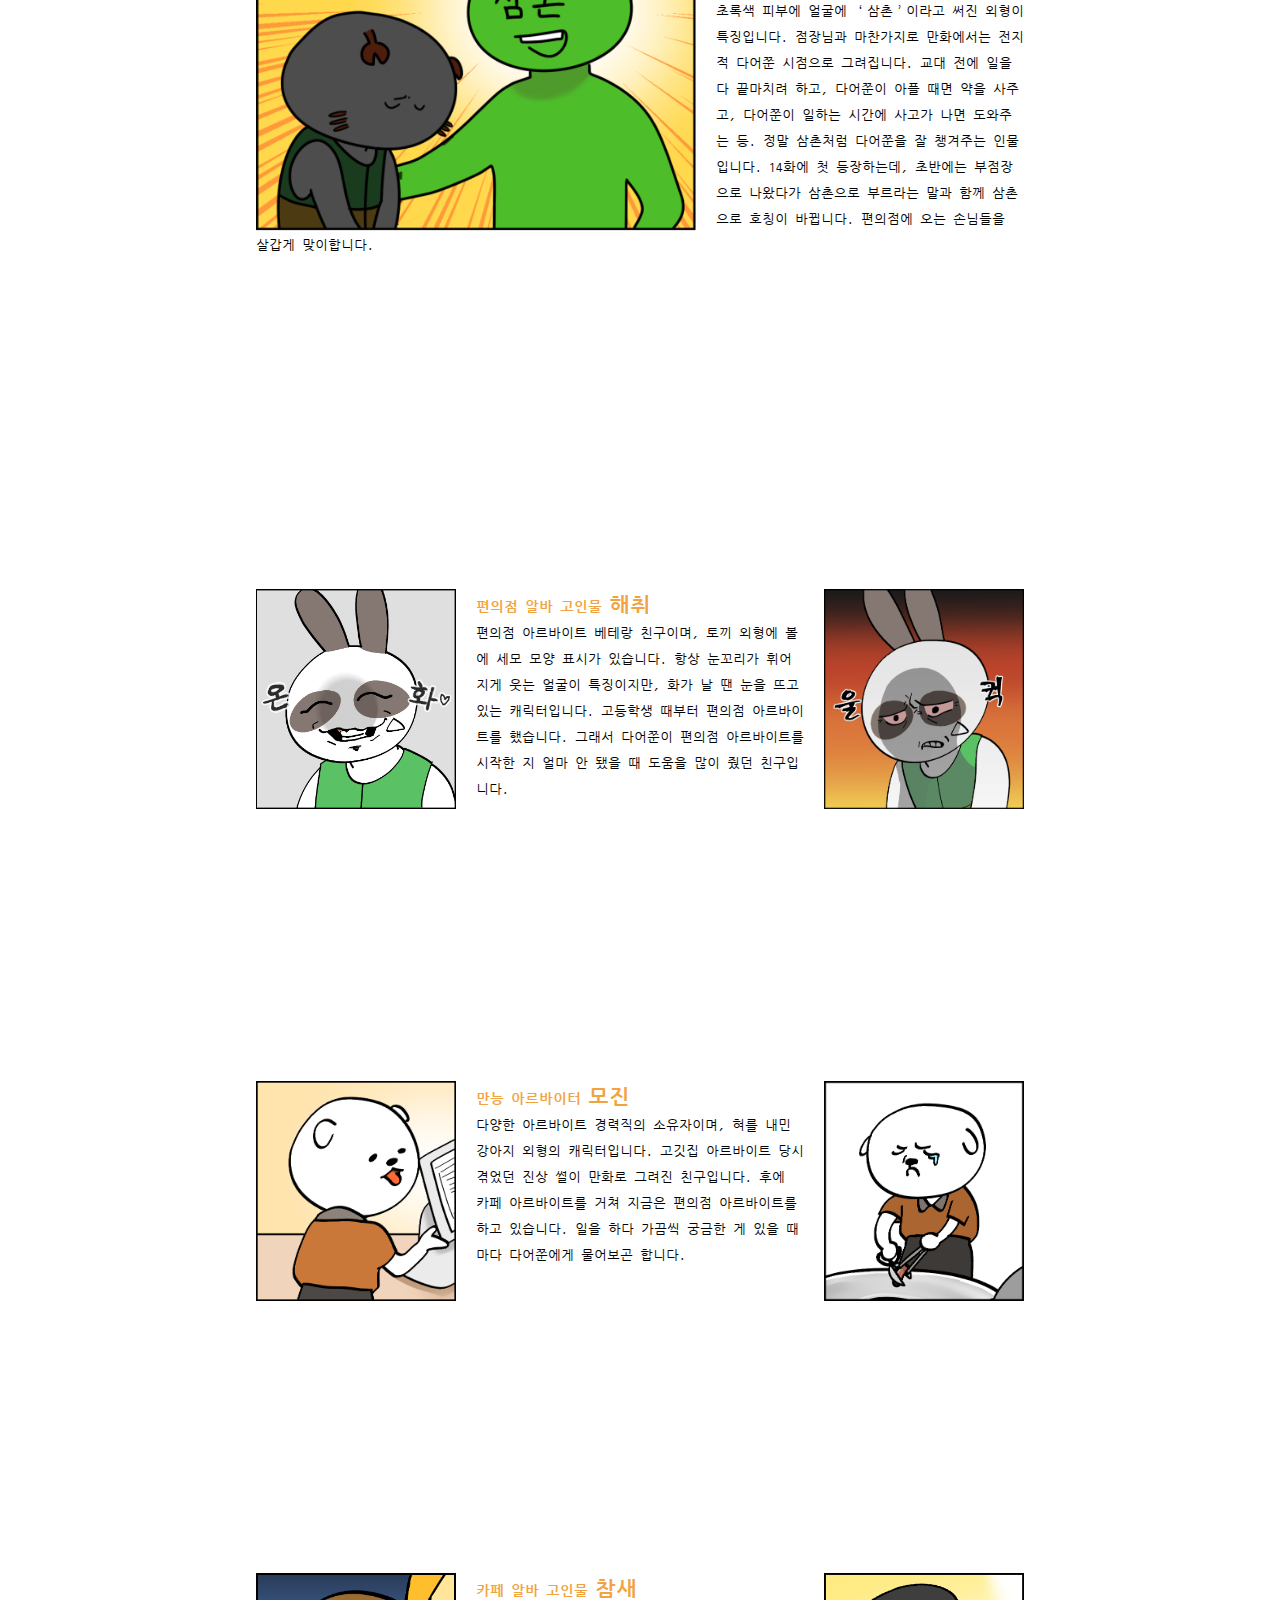
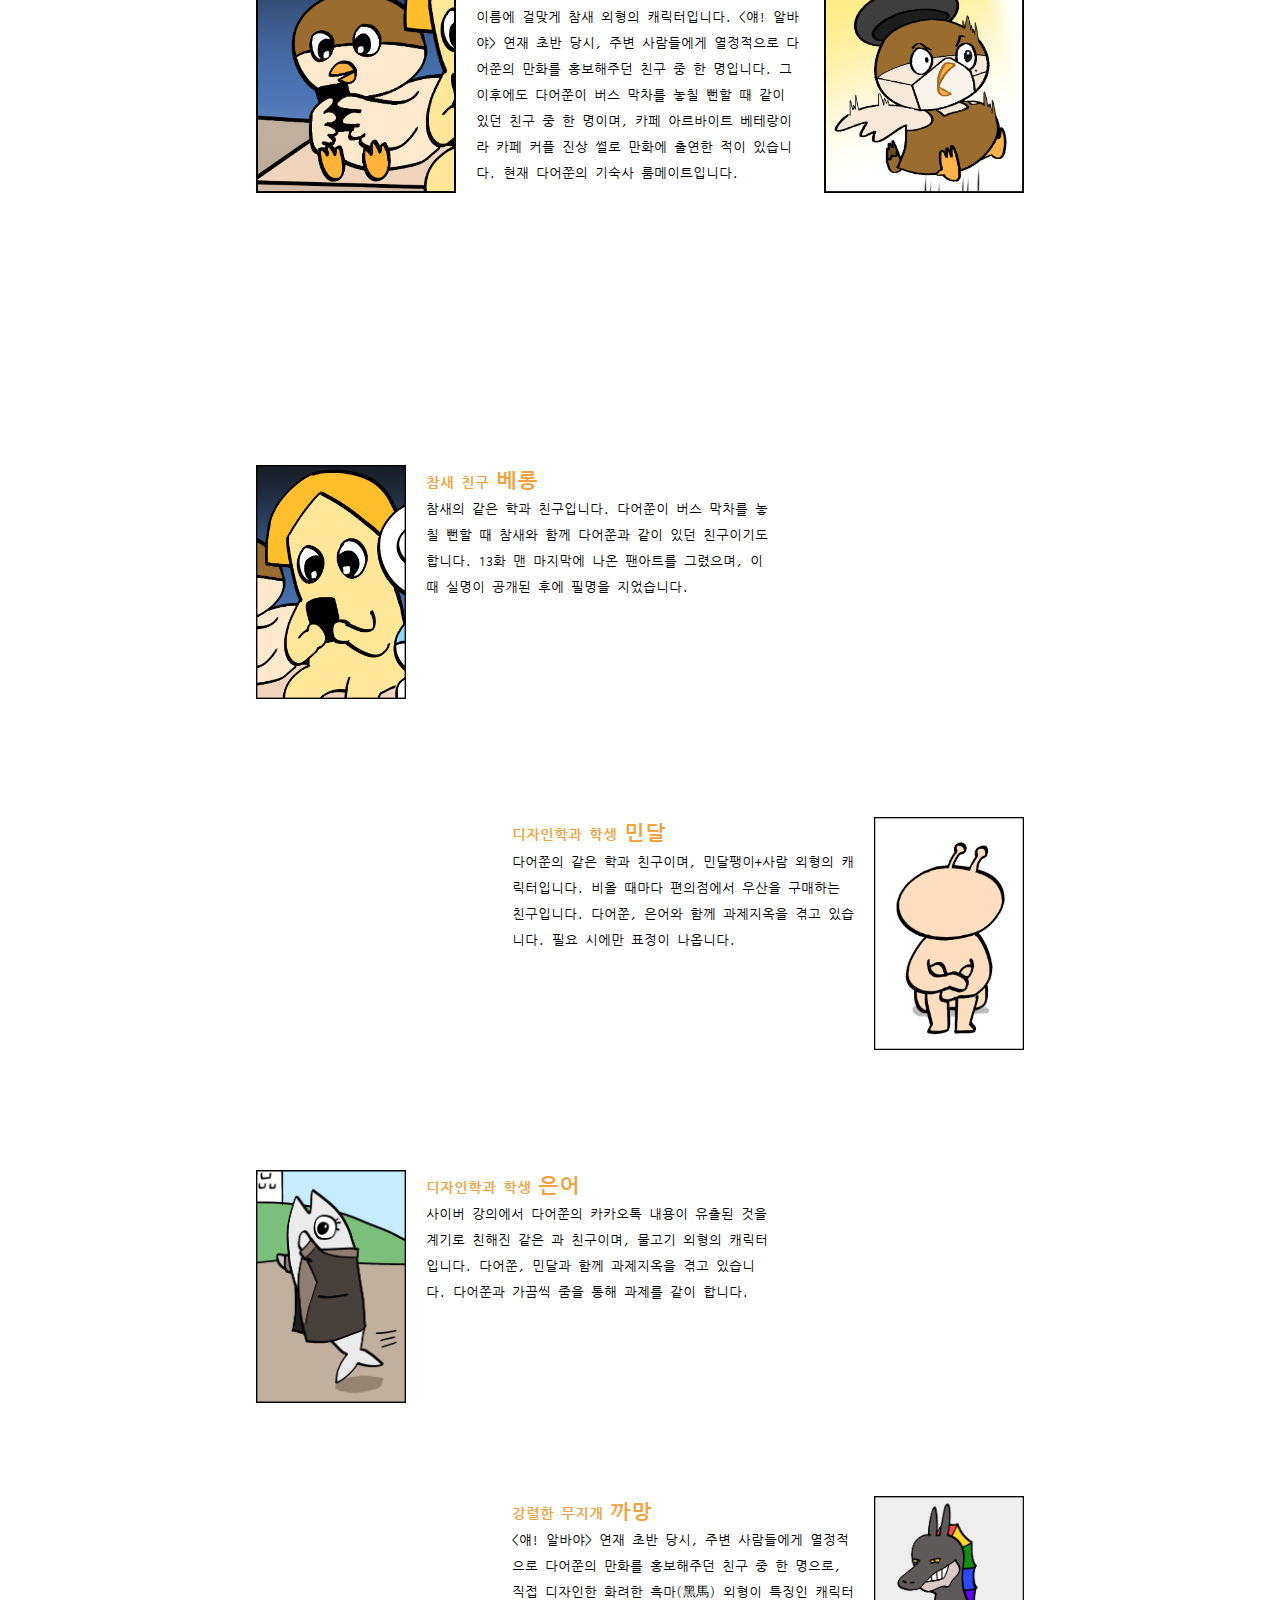
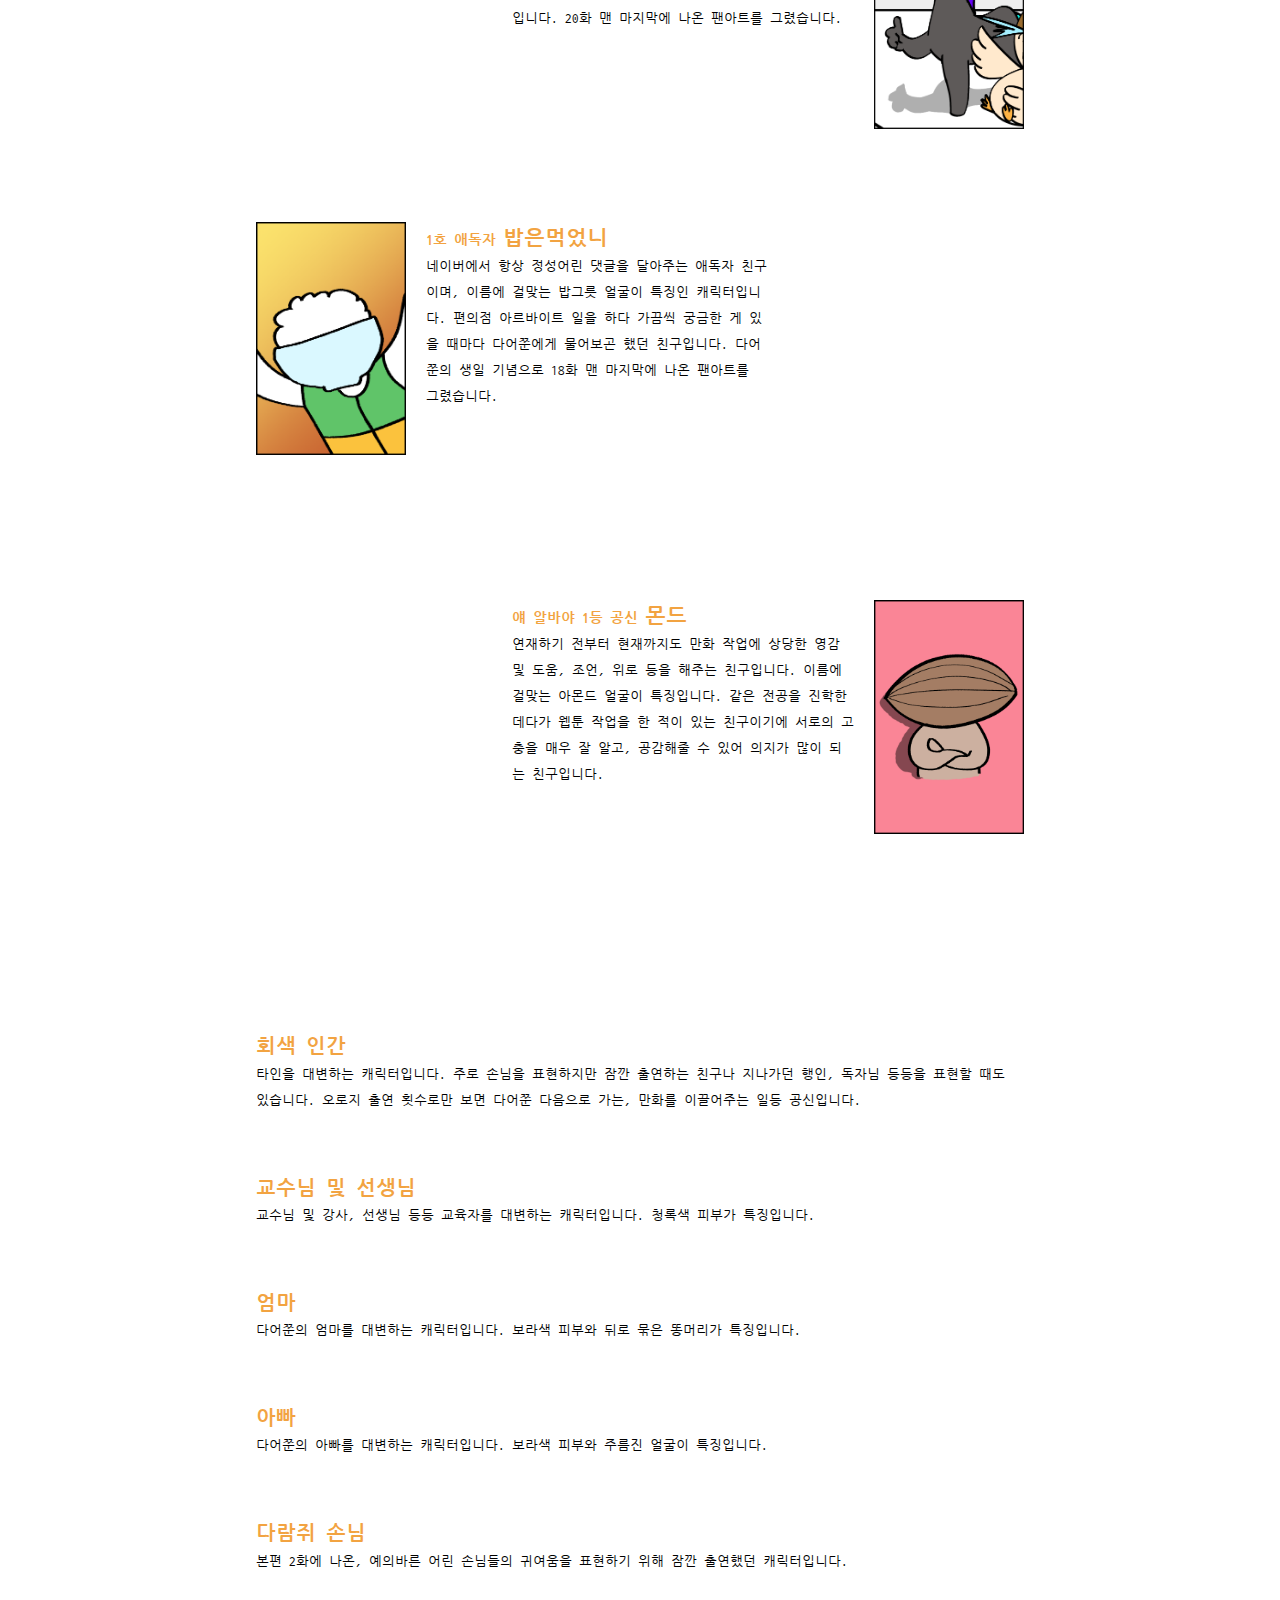
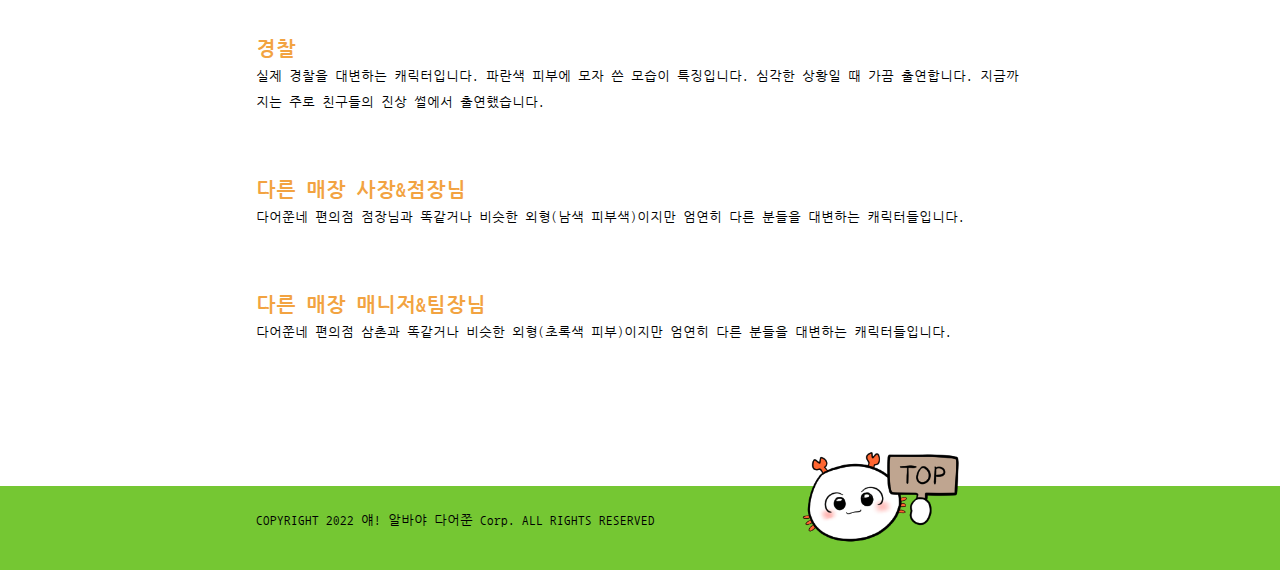
==== commit aff64e1e: "Update character.html" ====
--- a/character.html
+++ b/character.html
@@ -206,7 +206,7 @@
     <div class="blankOne"></div>
     <div class="footer">
         <div class="footerText">COPYRIGHT 2022 얘! 알바야 다어쭌 Corp. ALL RIGHTS RESERVED</div>
-        <a href="#top"><img src="topButton.png;" class="topButton"></a>
+        <a href="#top"><img src="topButton.png" class="topButton"></a>
     </div>
 </body>
 </html>
--- a/myStyle.css
+++ b/myStyle.css
@@ -80,7 +80,7 @@
     justify-content: center;
     width: auto;
     height: 400px;
-    background-color: #eff583; margin-left: 40px;
+    background-color: #eff583;
 }
 
 .cycle{
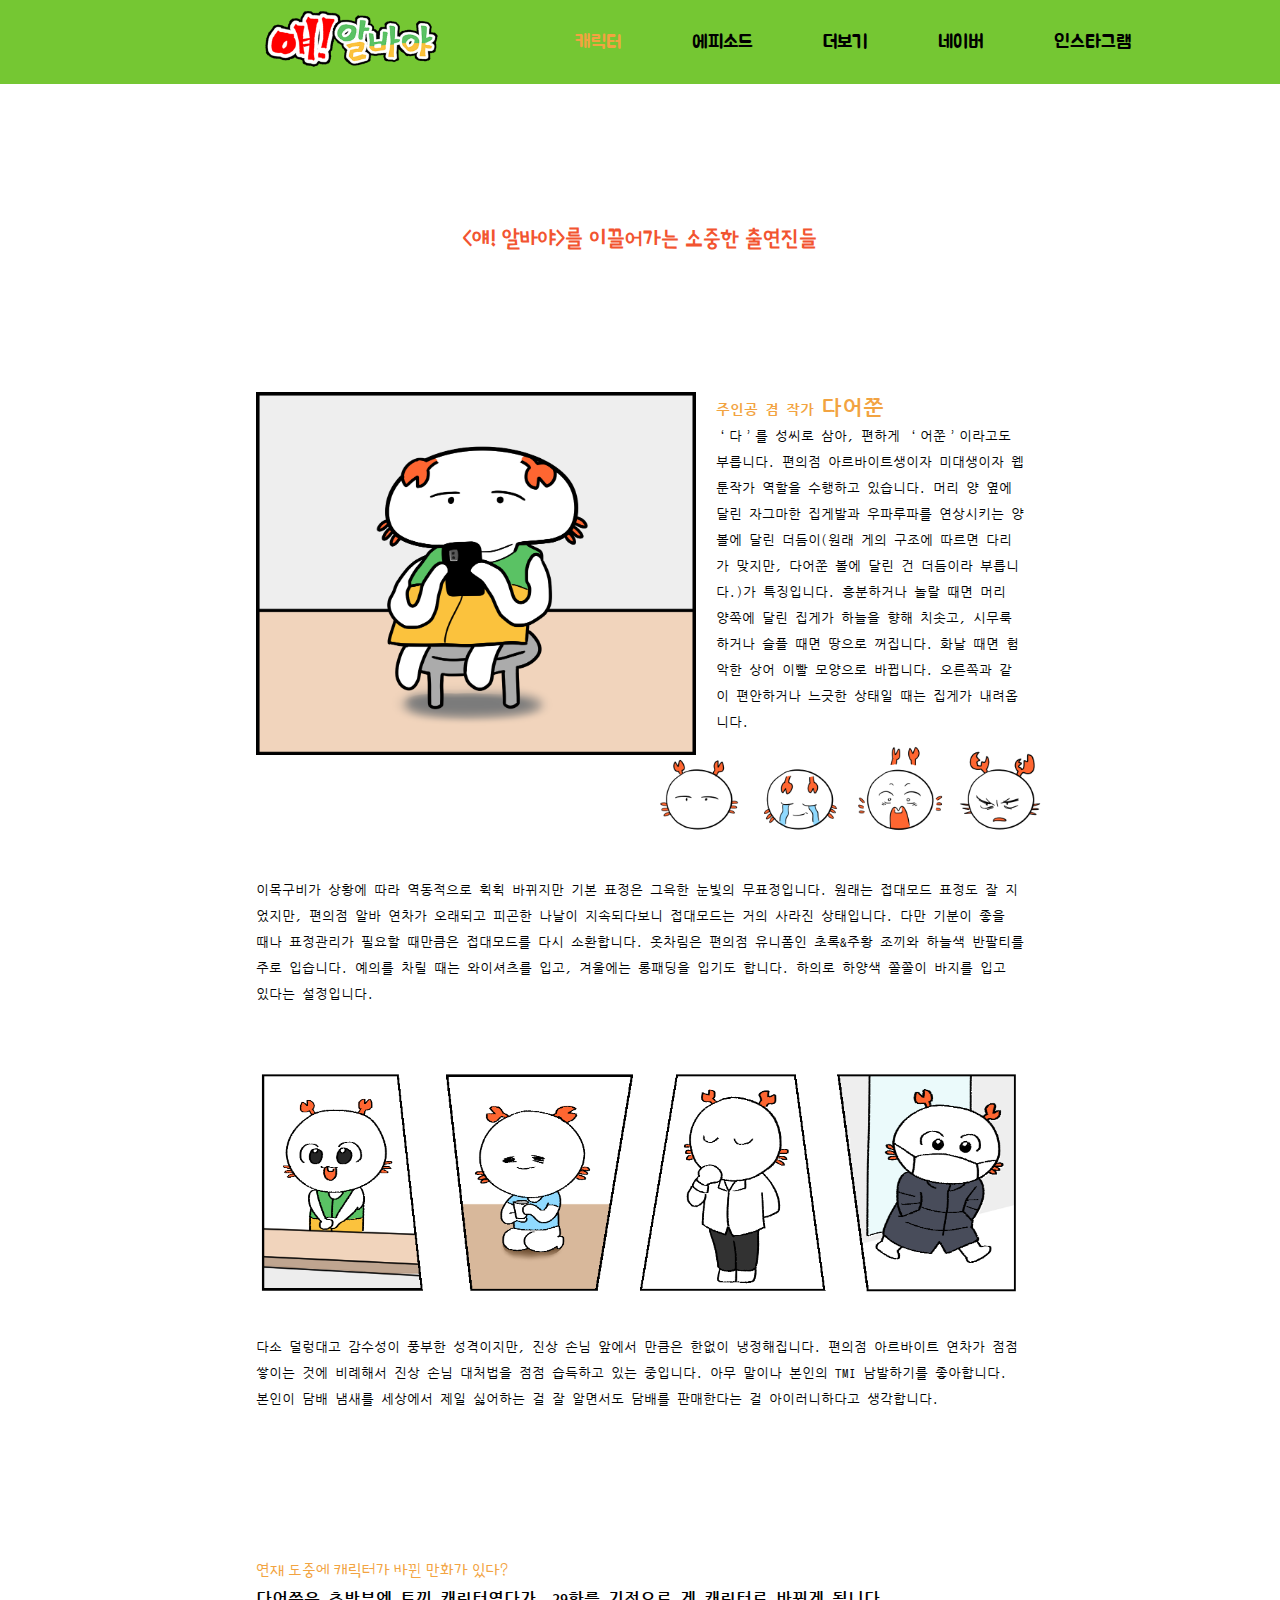
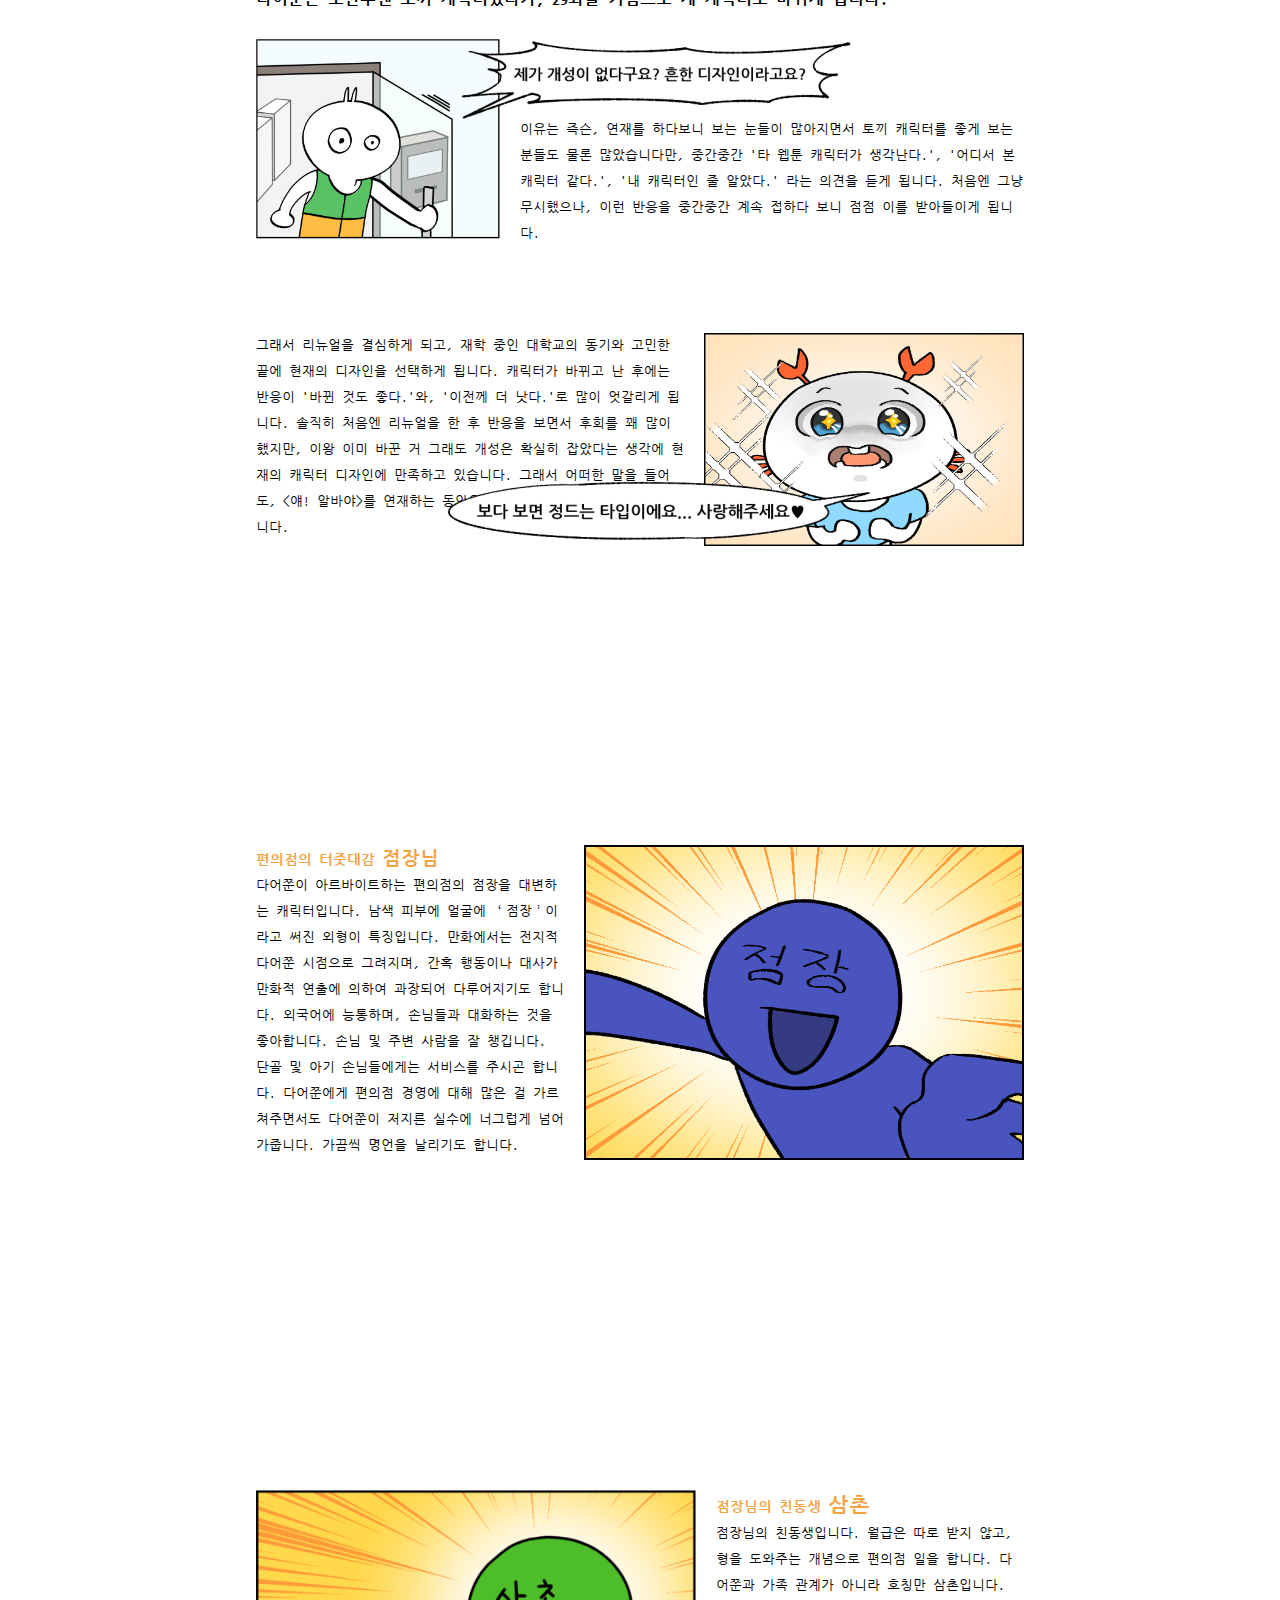
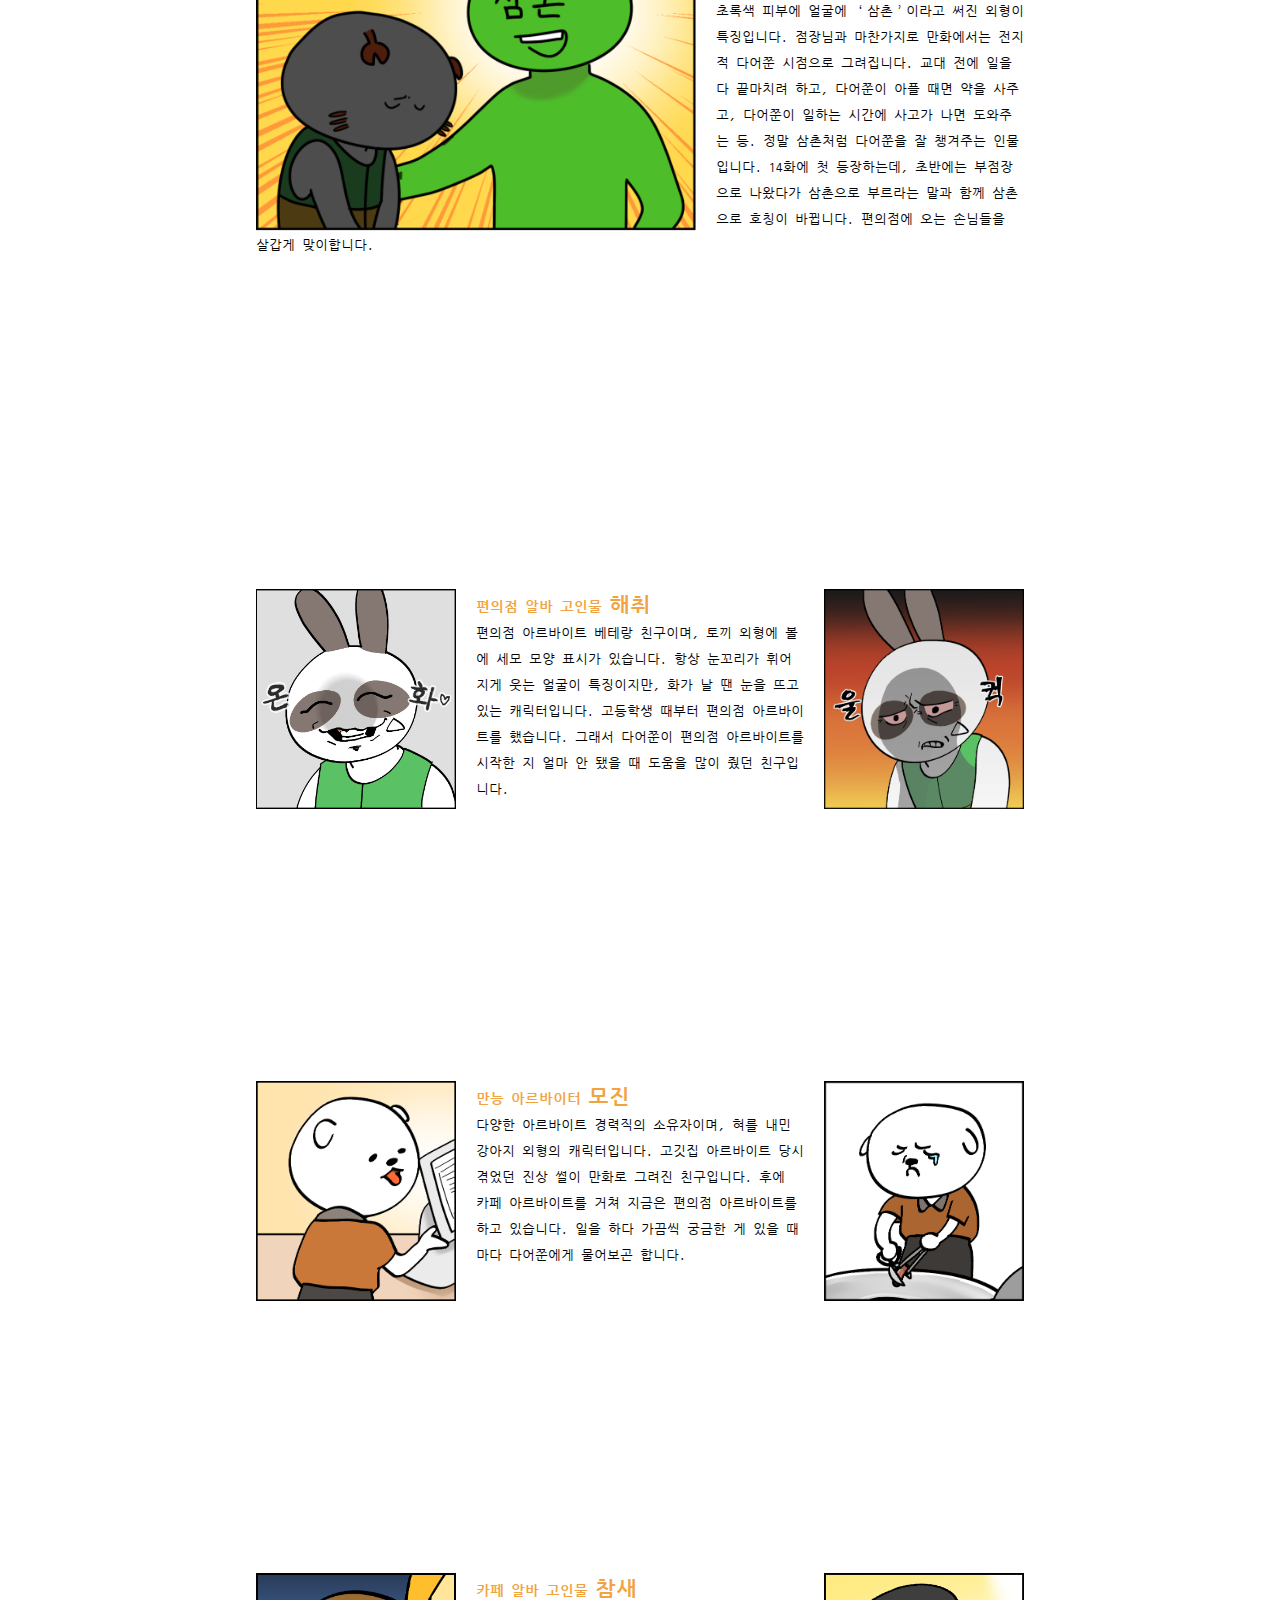
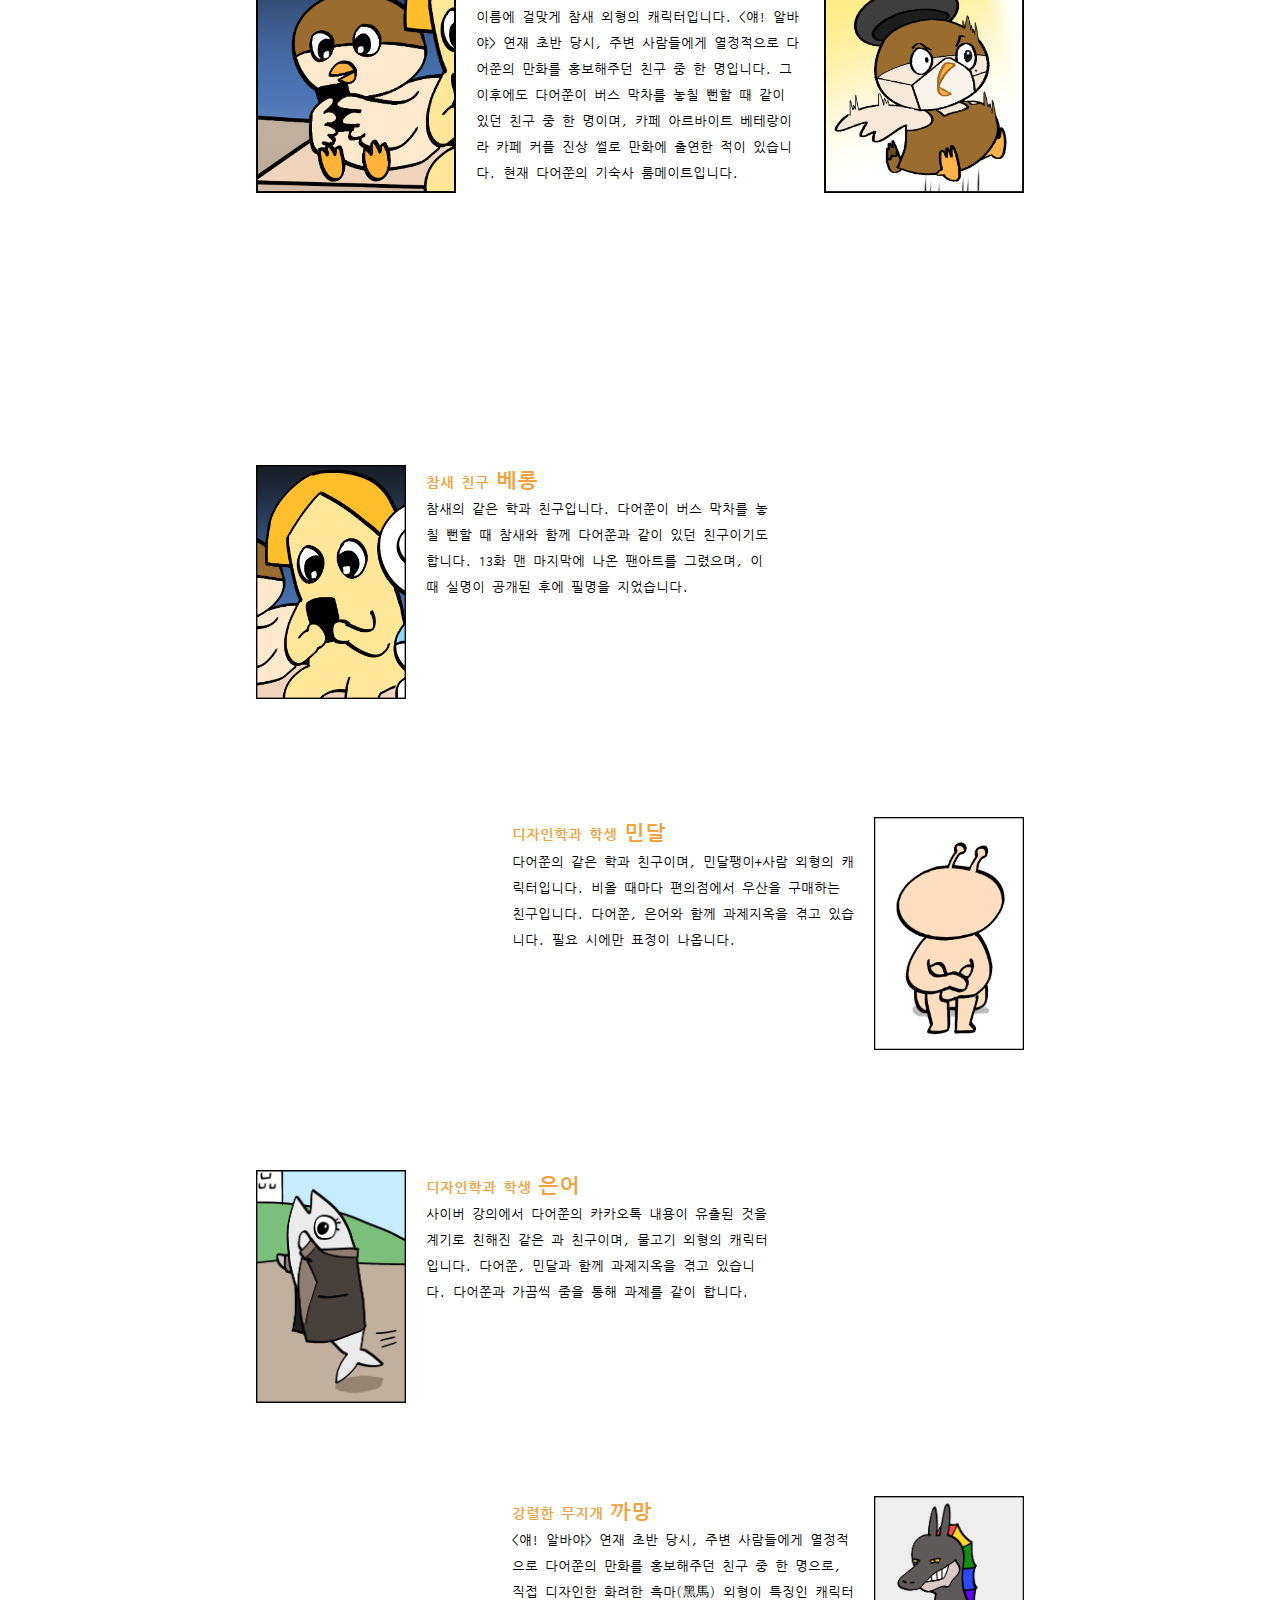
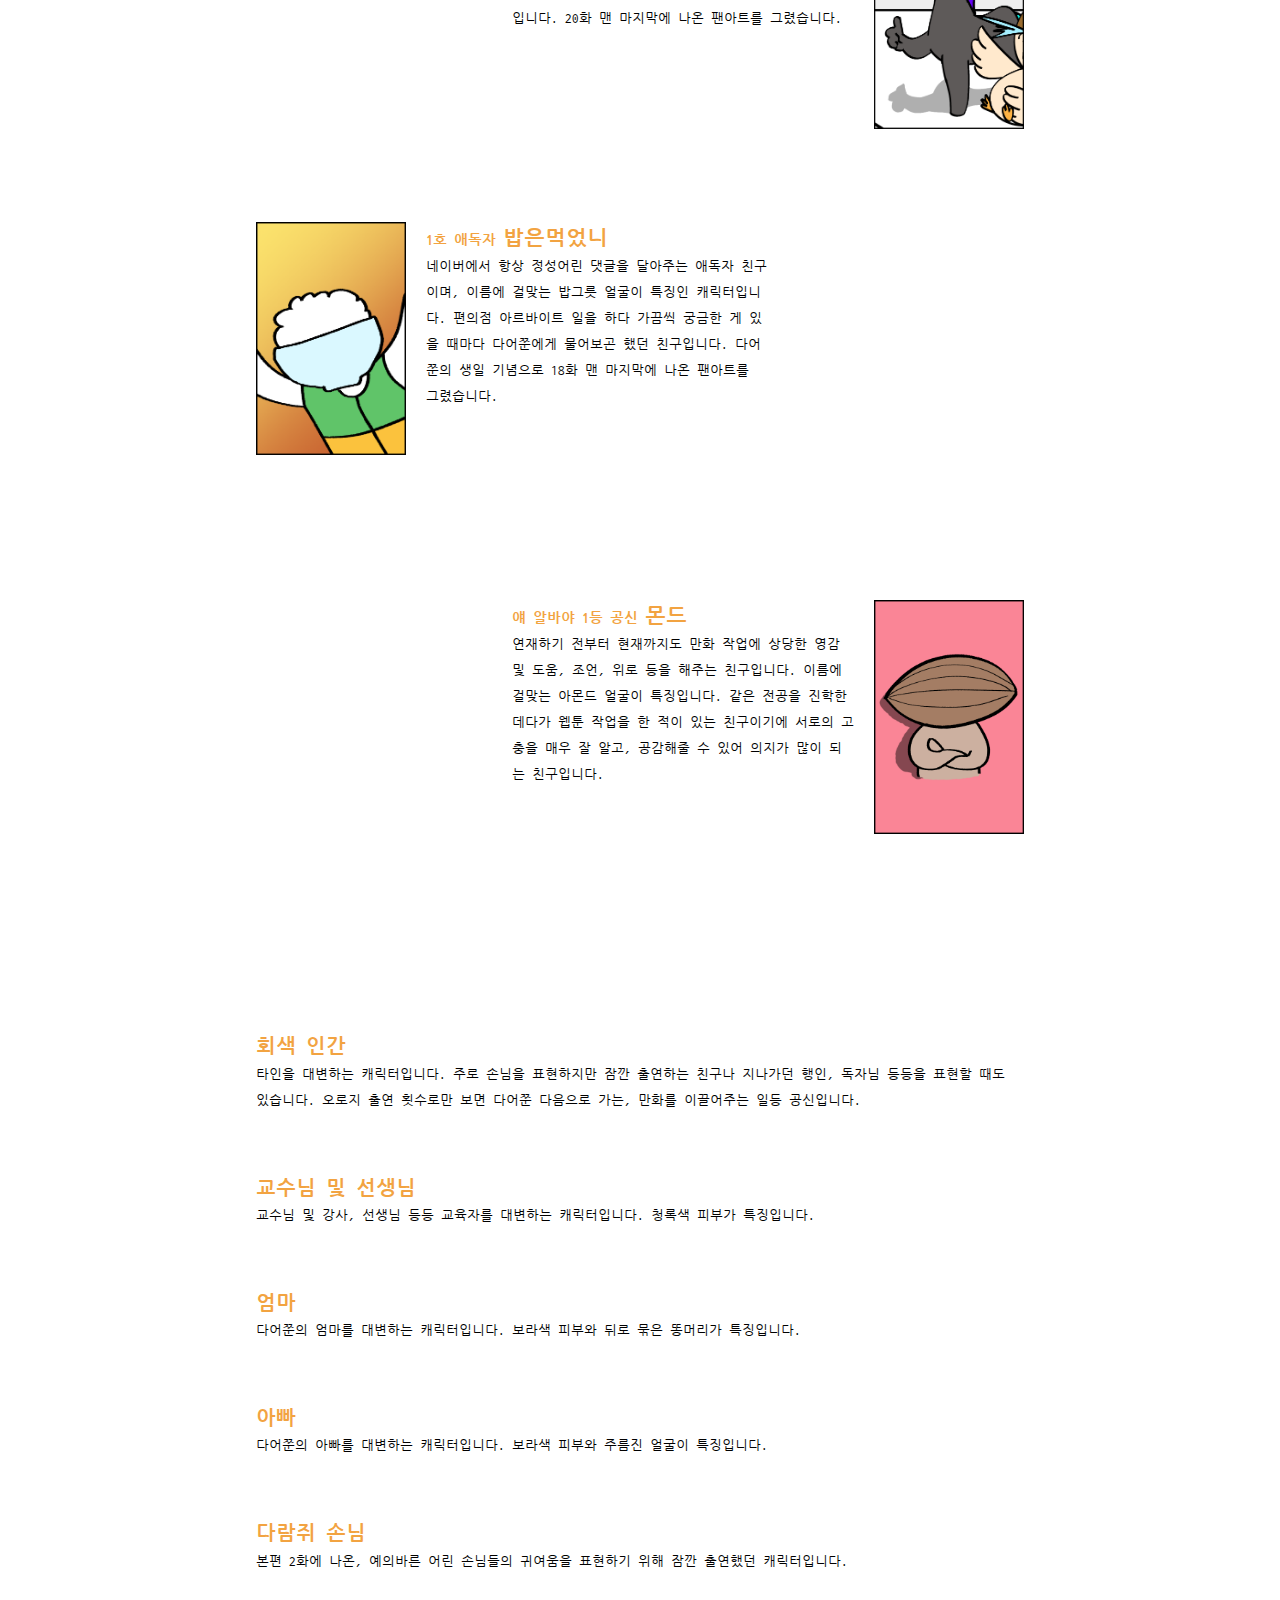
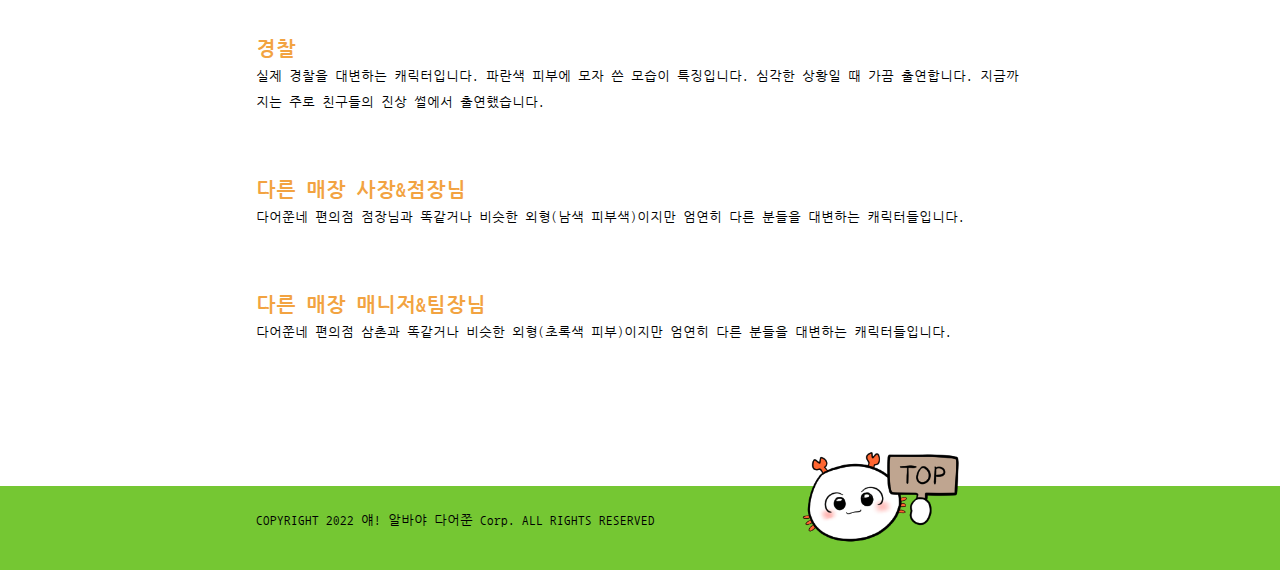
==== commit cb2f71ad: "Update character.html" ====
--- a/character.html
+++ b/character.html
@@ -18,7 +18,7 @@
             <img src="logo.png" alt=""onclick="location.href='index.html'">
         </ul>
         <ul class="nav">
-            <li><a href="character.html">캐릭터</a></li>
+            <li><a href="character.html" style="color: #f2a341;">캐릭터</a></li>
             <li><a href="episode.html">에피소드</a></li>
             <li><a href="viewMore.html">더보기</a></li>
             <li><a href="https://comic.naver.com/bestChallenge/list?titleId=768130">네이버</a></li>
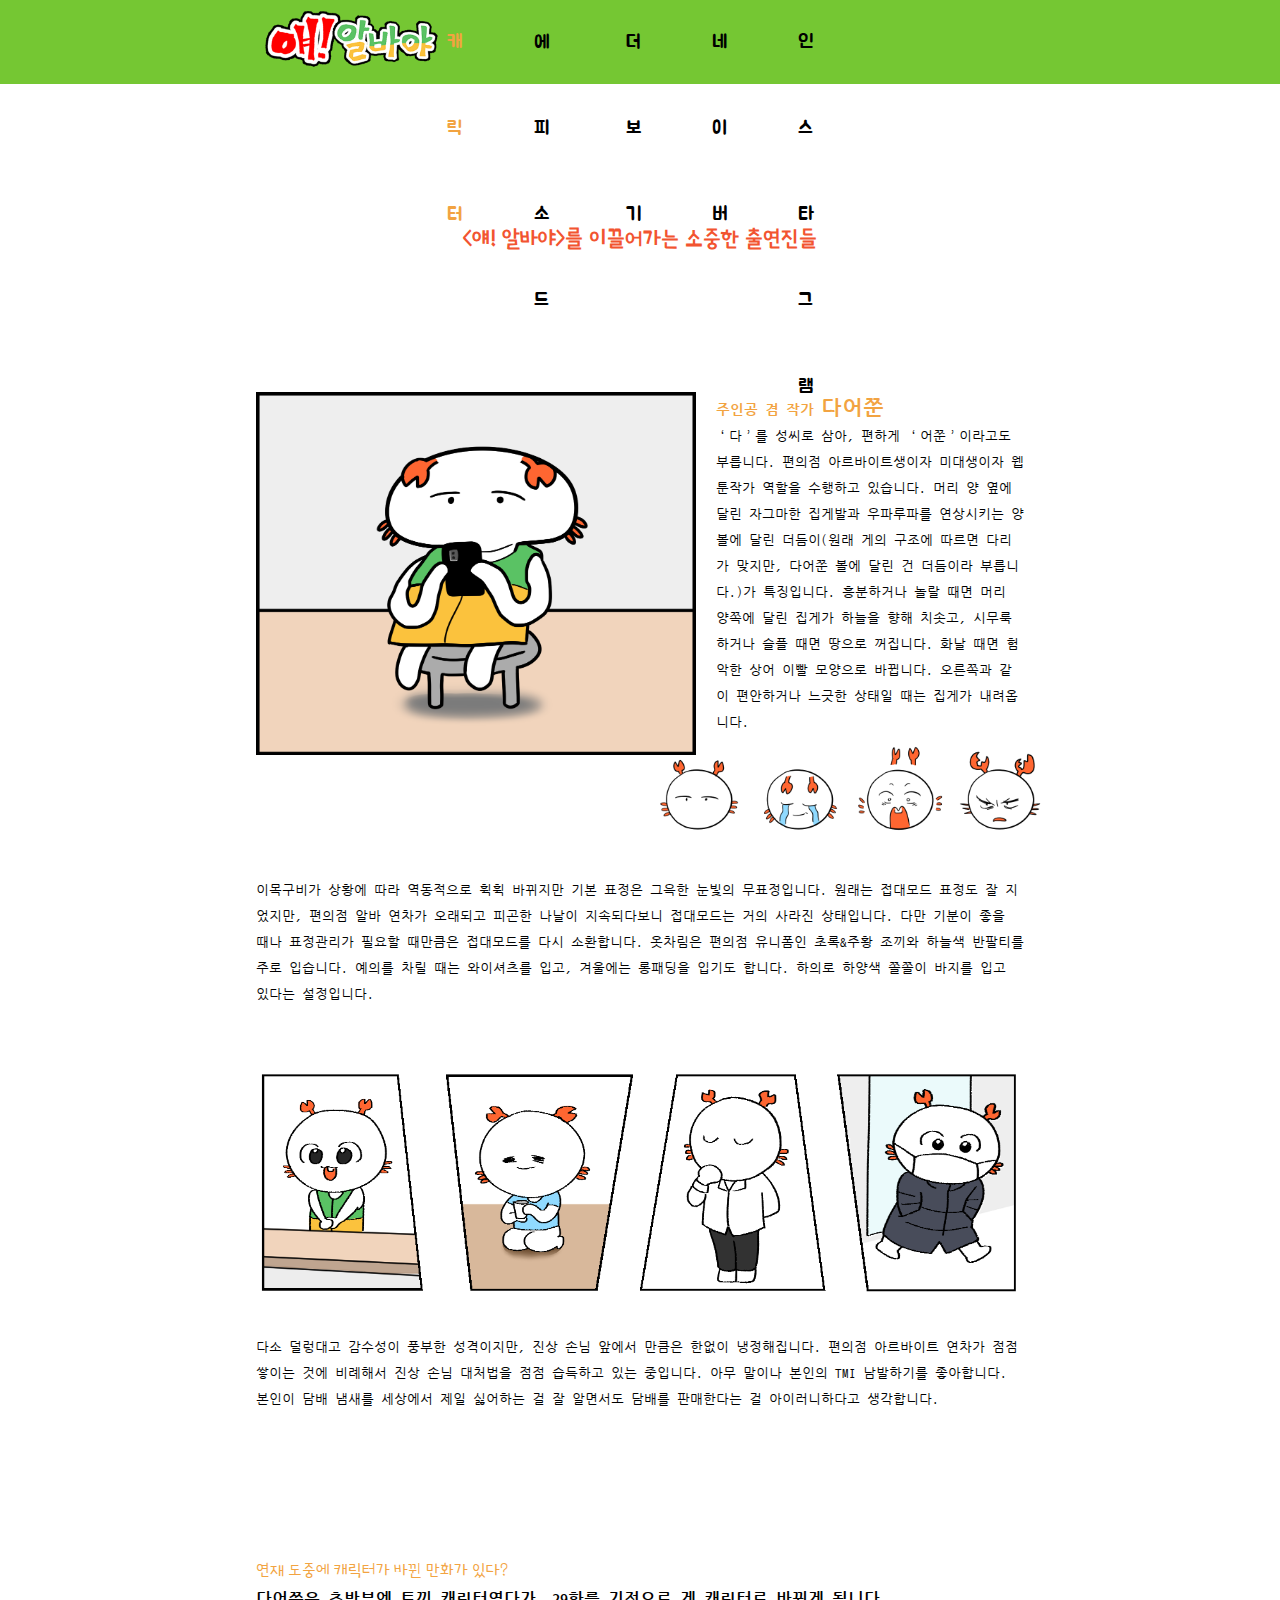
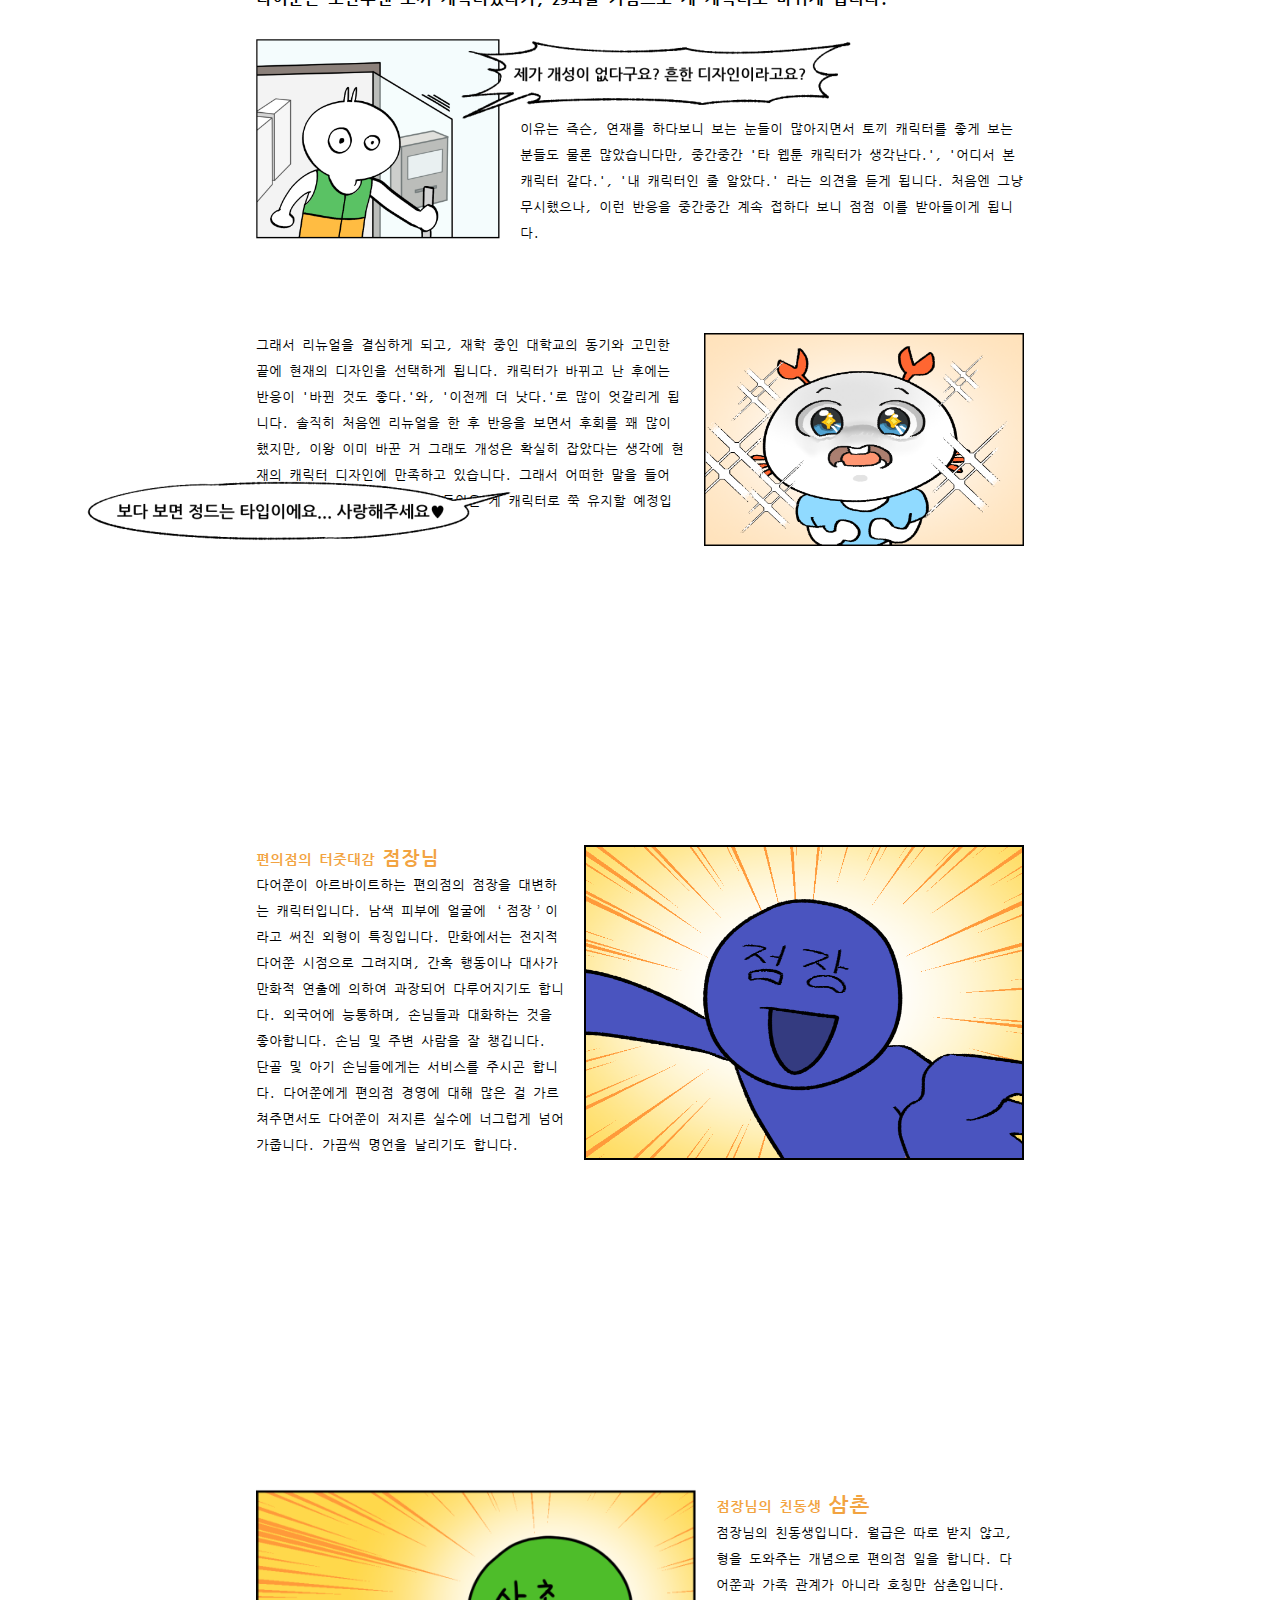
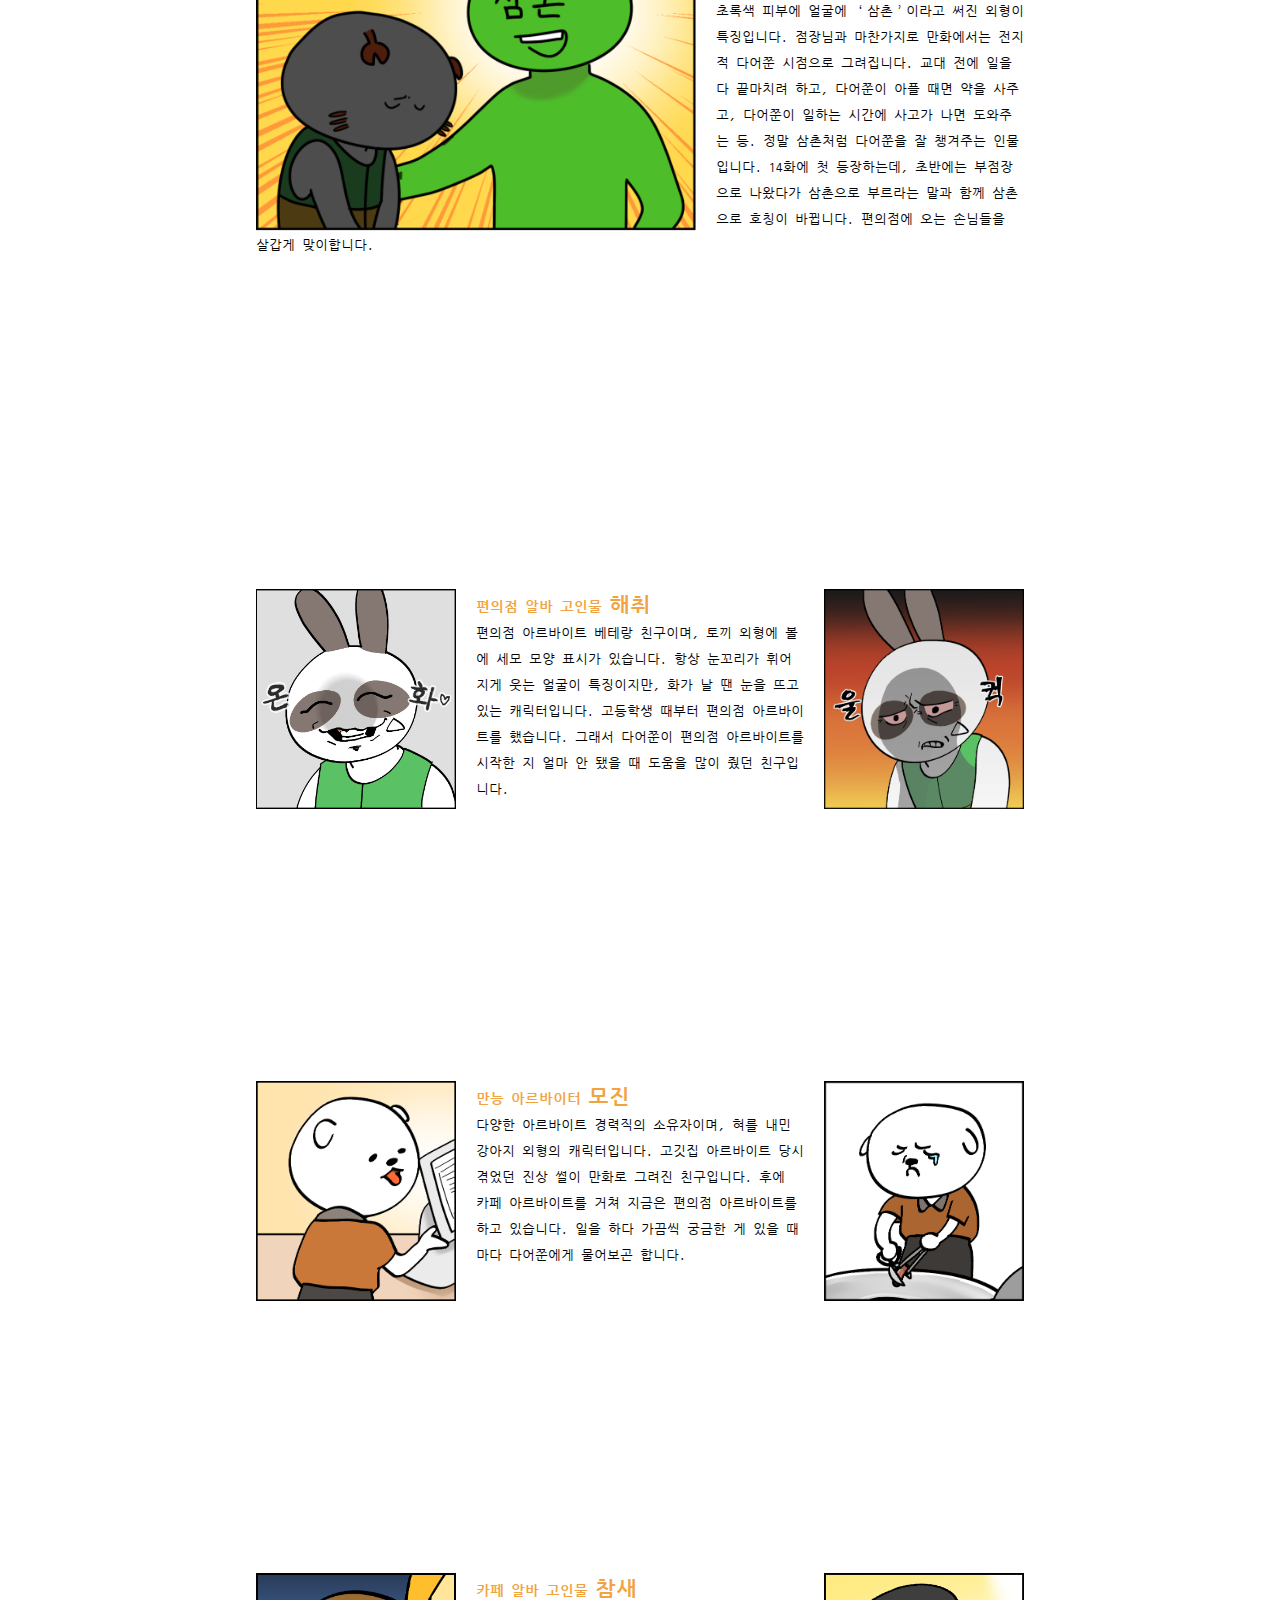
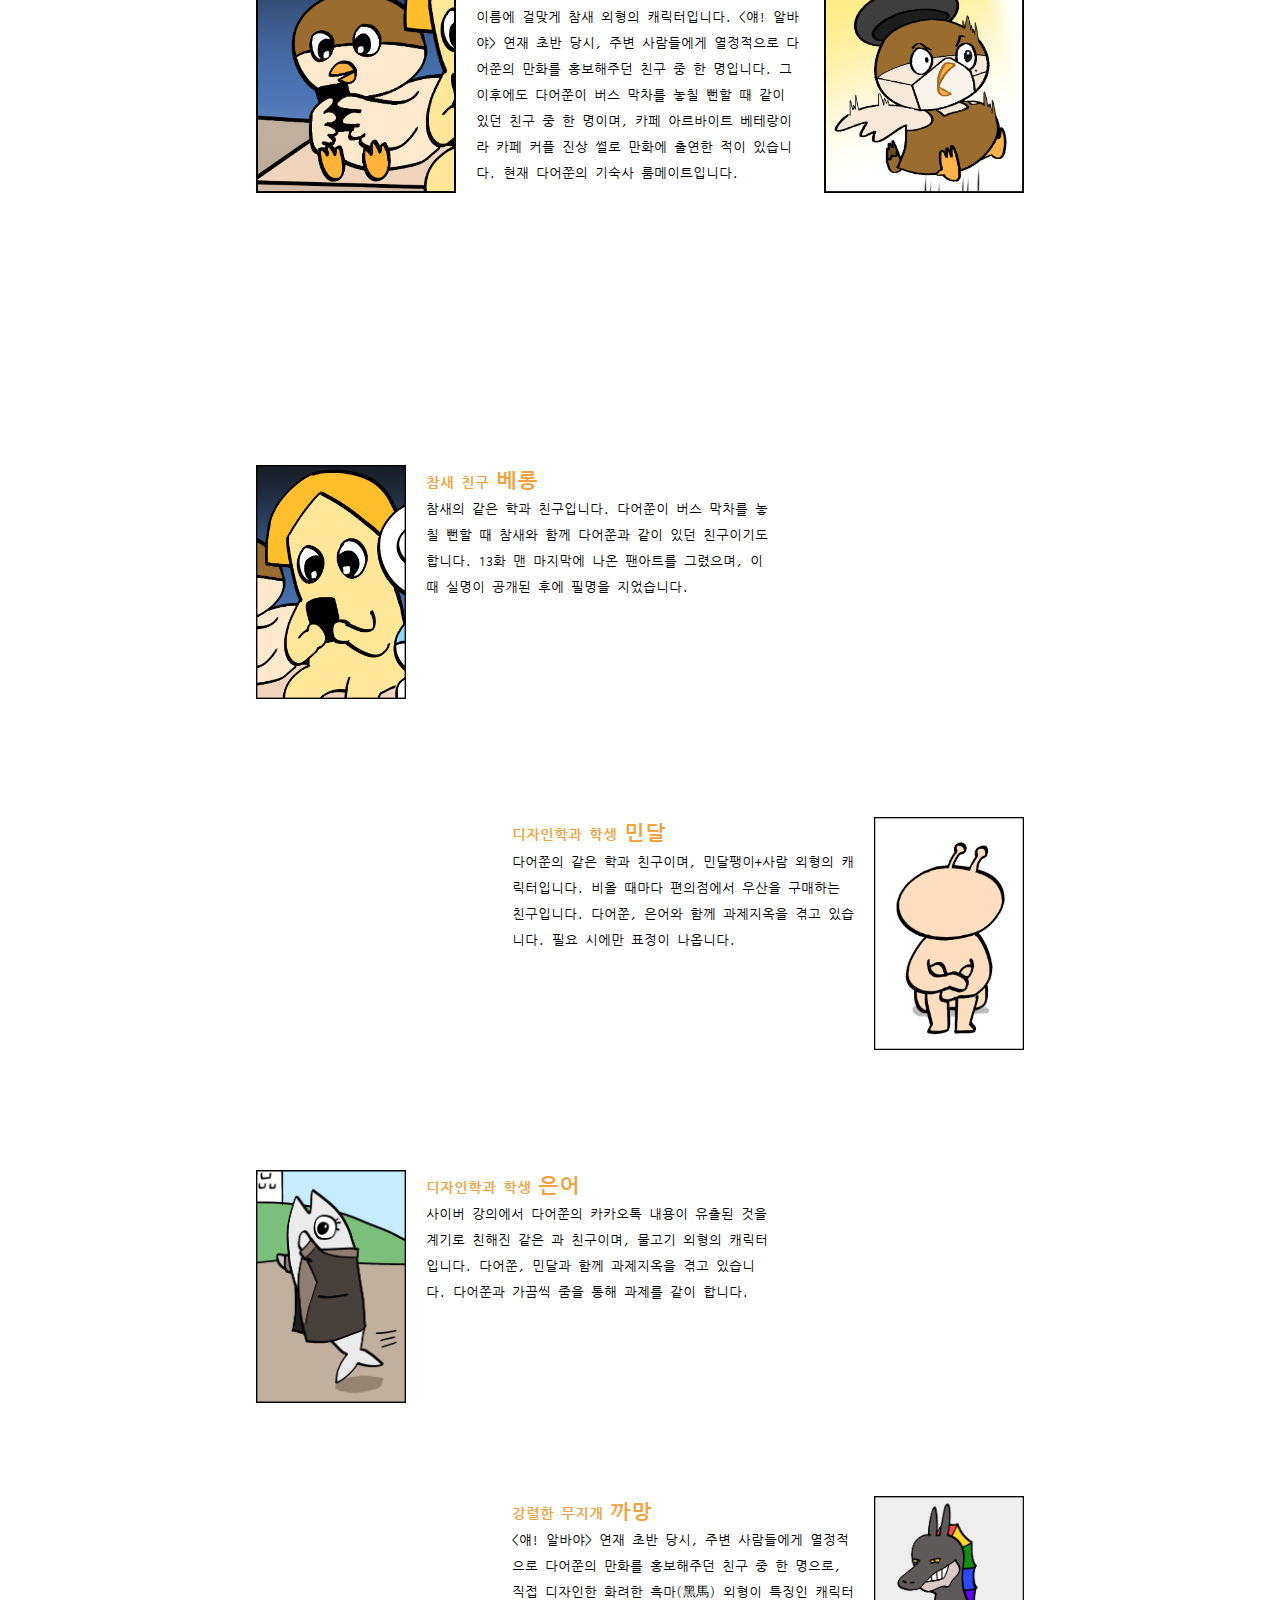
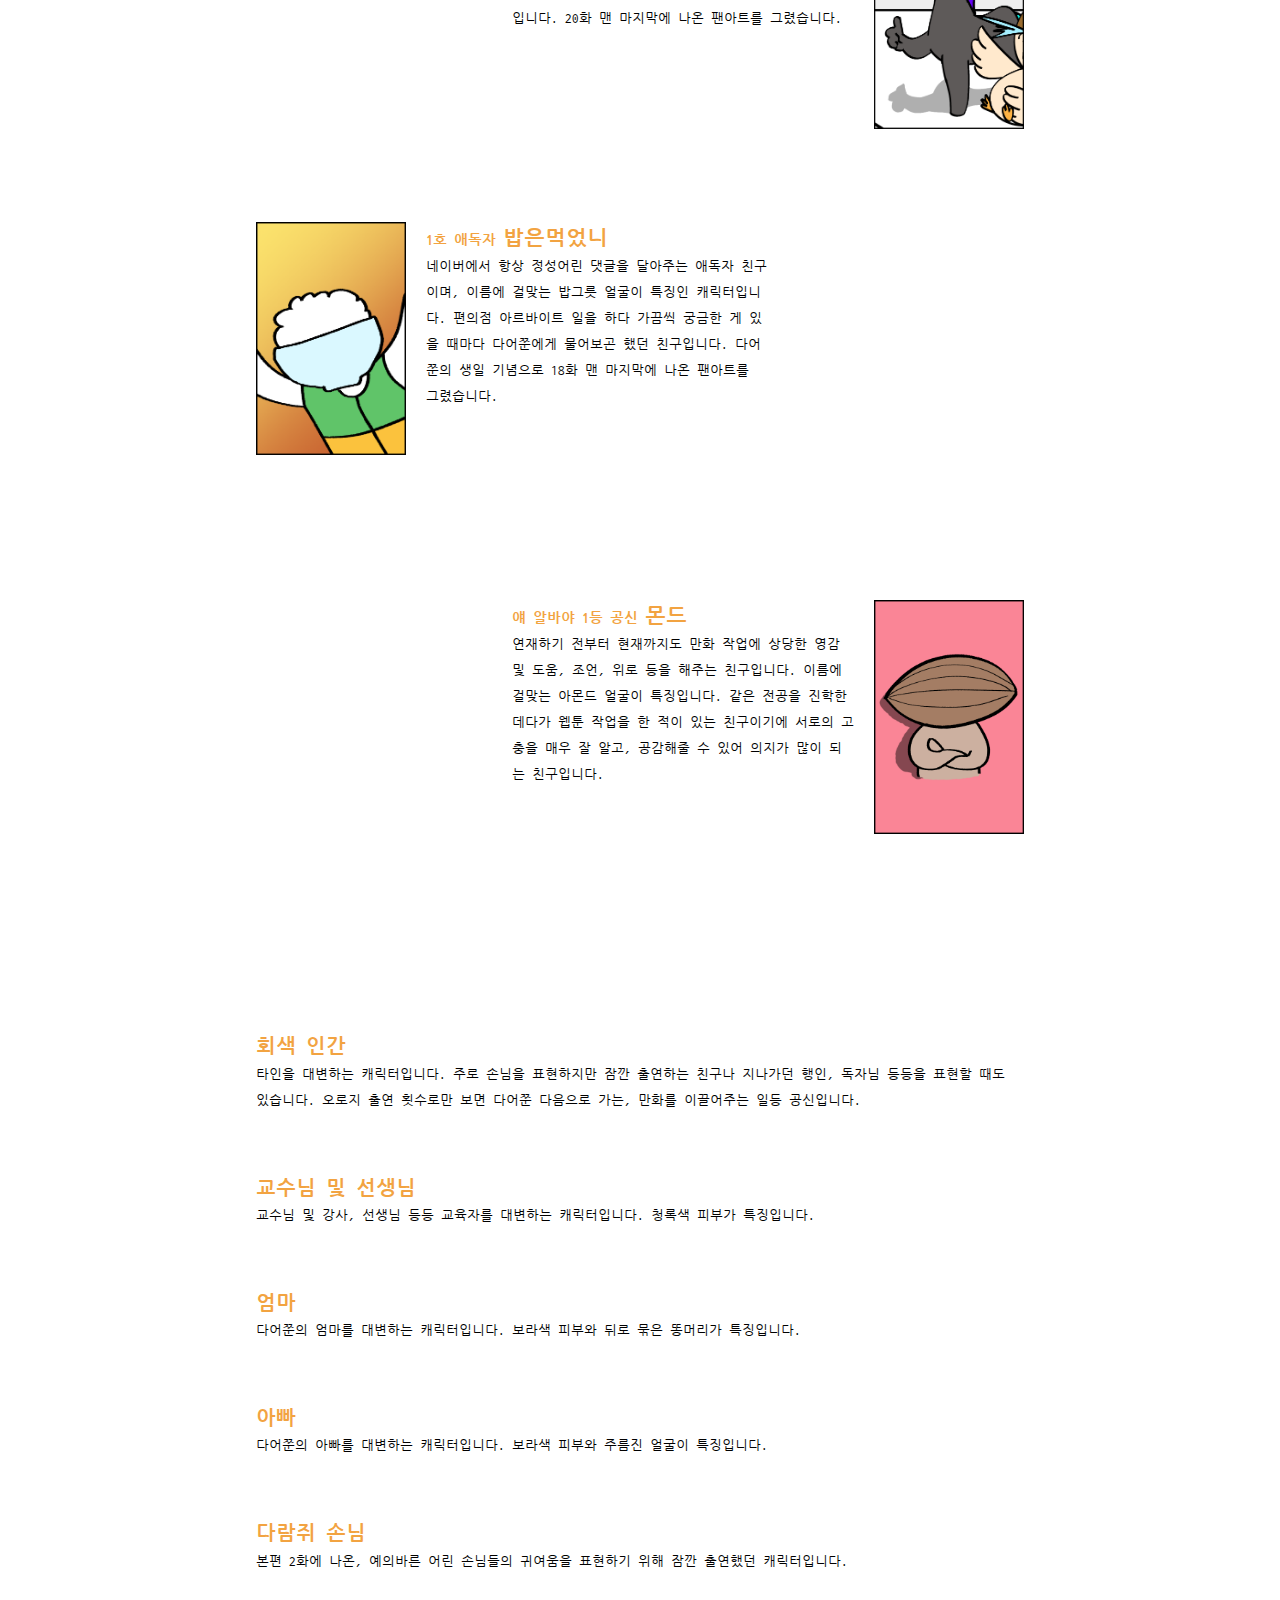
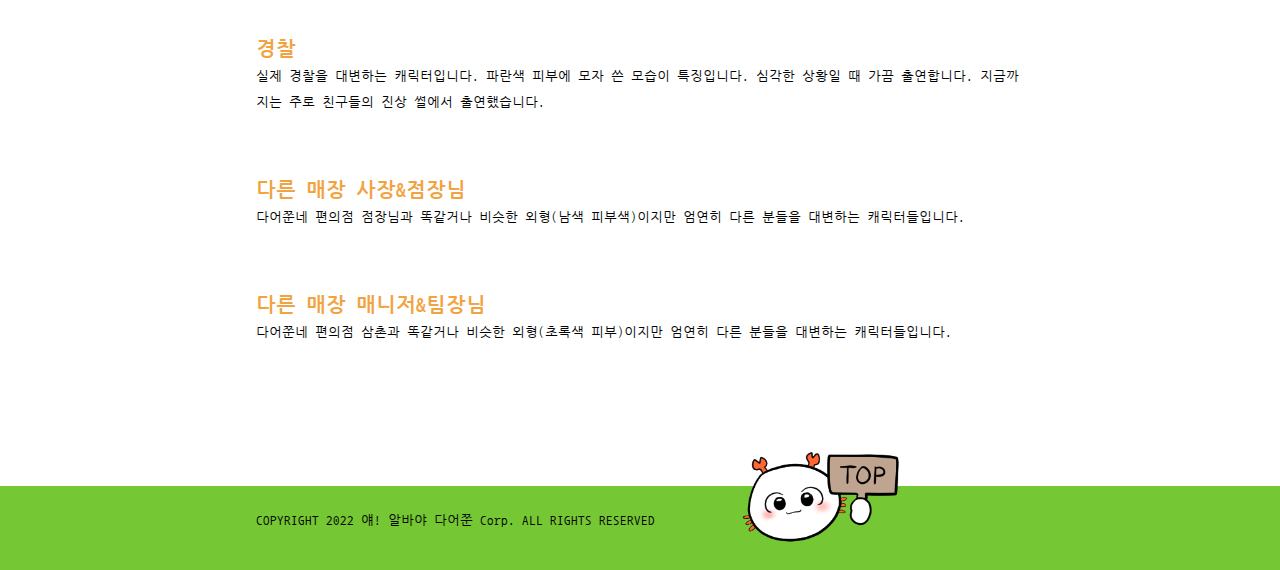
==== commit 4dcf70e3: "Update character.html" ====
--- a/character.html
+++ b/character.html
@@ -18,7 +18,7 @@
             <img src="logo.png" alt=""onclick="location.href='index.html'">
         </ul>
         <ul class="nav">
-            <li><a href="character.html" style="color: #f2a341;">캐릭터</a></li>
+            <li><a href="character.html" style="color: #f2a341">캐릭터</a></li>
             <li><a href="episode.html">에피소드</a></li>
             <li><a href="viewMore.html">더보기</a></li>
             <li><a href="https://comic.naver.com/bestChallenge/list?titleId=768130">네이버</a></li>
@@ -61,7 +61,7 @@
                 <p><br><br><br> 이유는 즉슨, 연재를 하다보니 보는 눈들이 많아지면서 토끼 캐릭터를 좋게 보는 분들도 물론 많았습니다만, 중간중간 '타 웹툰 캐릭터가 생각난다.', '어디서 본 캐릭터 같다.', '내 캐릭터인 줄 알았다.' 라는 의견을 듣게 됩니다. 처음엔 그냥 무시했으나, 이런 반응을 중간중간 계속 접하다 보니 점점 이를 받아들이게 됩니다.</p>
             <div class="blankTwo"></div>
             <div style="position: absolute;">
-                <div style="position: relative; top: 140px; margin-left: 180px;">
+                <div style="position: relative; top: 140px; right: 180px;">
                     <img src="malpungsun2.png"></img>
                 </div>
             </div><br>
--- a/myStyle.css
+++ b/myStyle.css
@@ -49,7 +49,7 @@
 }
 
 .topButton{
-    margin-left:-150%; margin-top: -30%; width: 200px;
+    margin-left:-180%; margin-top: -30%; width: 200px;
 }
 
 .home{
@@ -63,7 +63,7 @@
     display: flex;
     line-height: 86px;
     width:60%;
-    margin-left: 10%;
+    margin-right: 30%;
     font-size: 1.2em;
 }
 
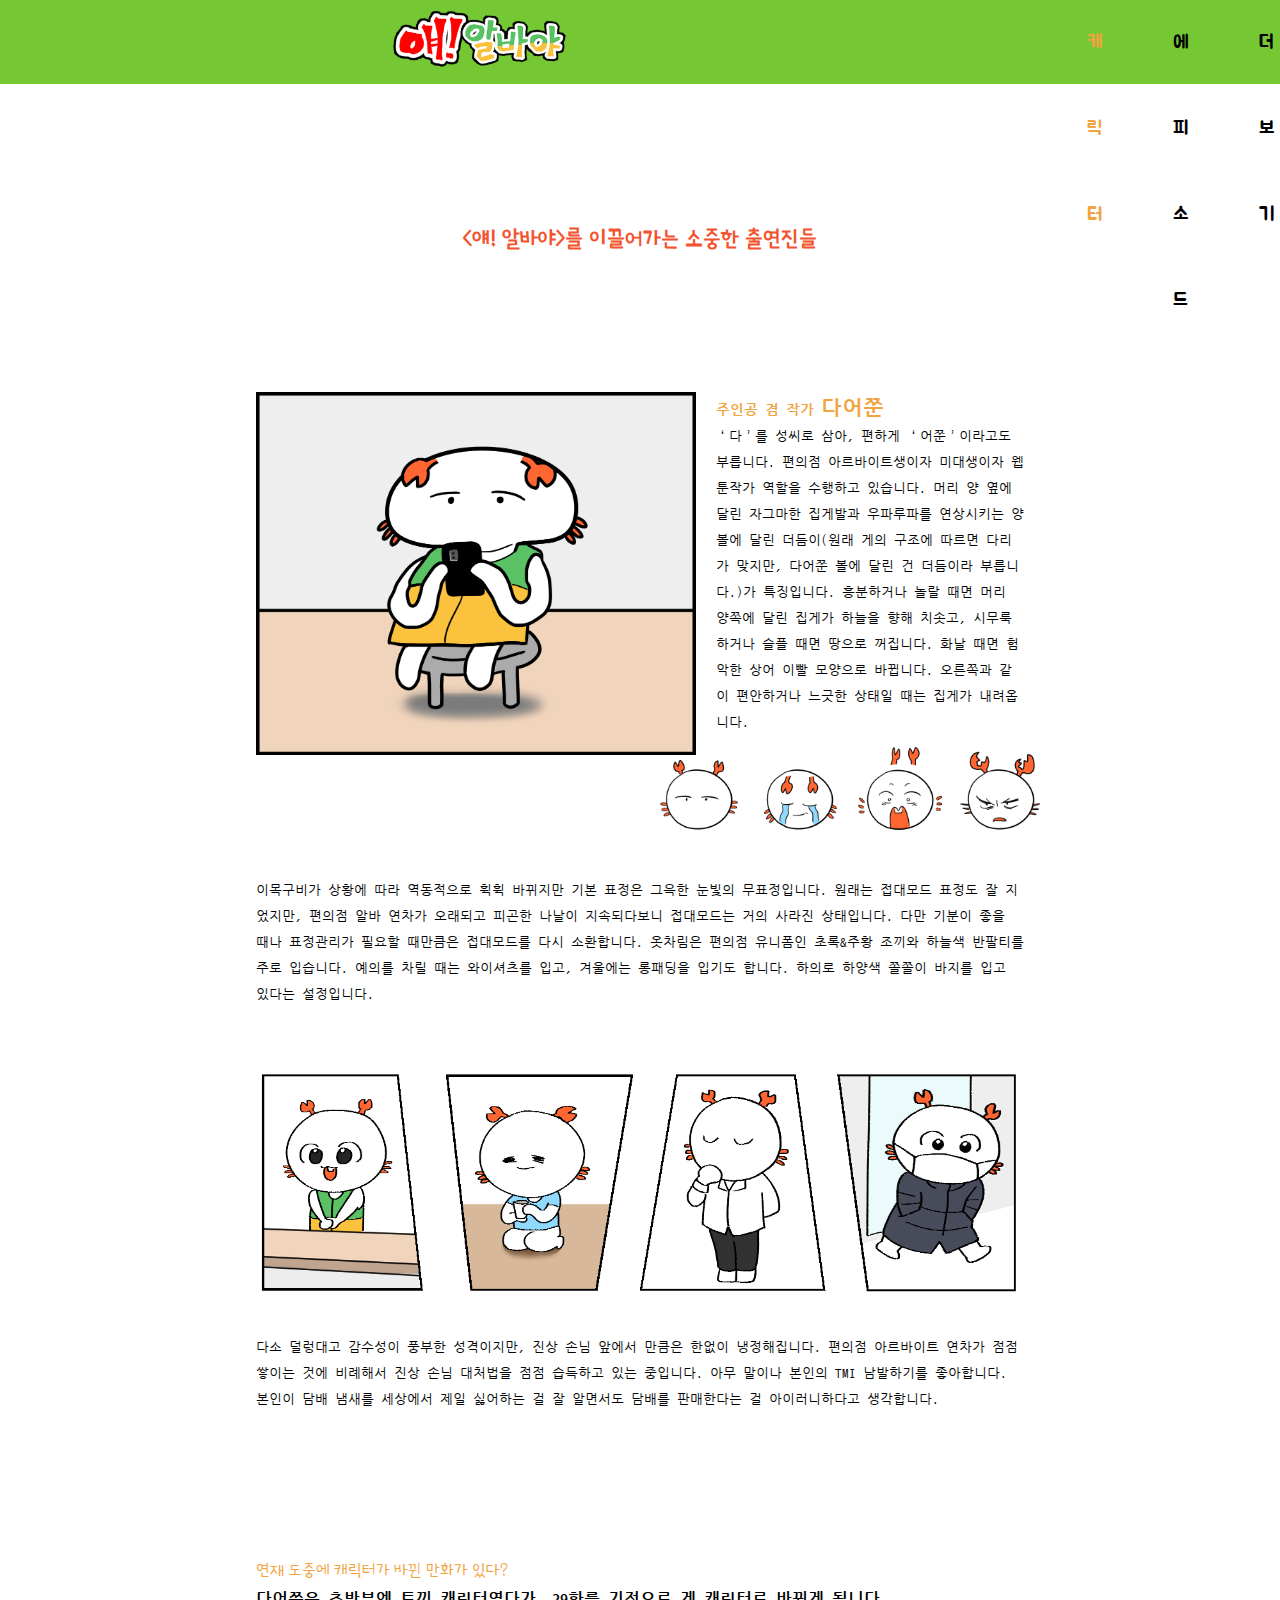
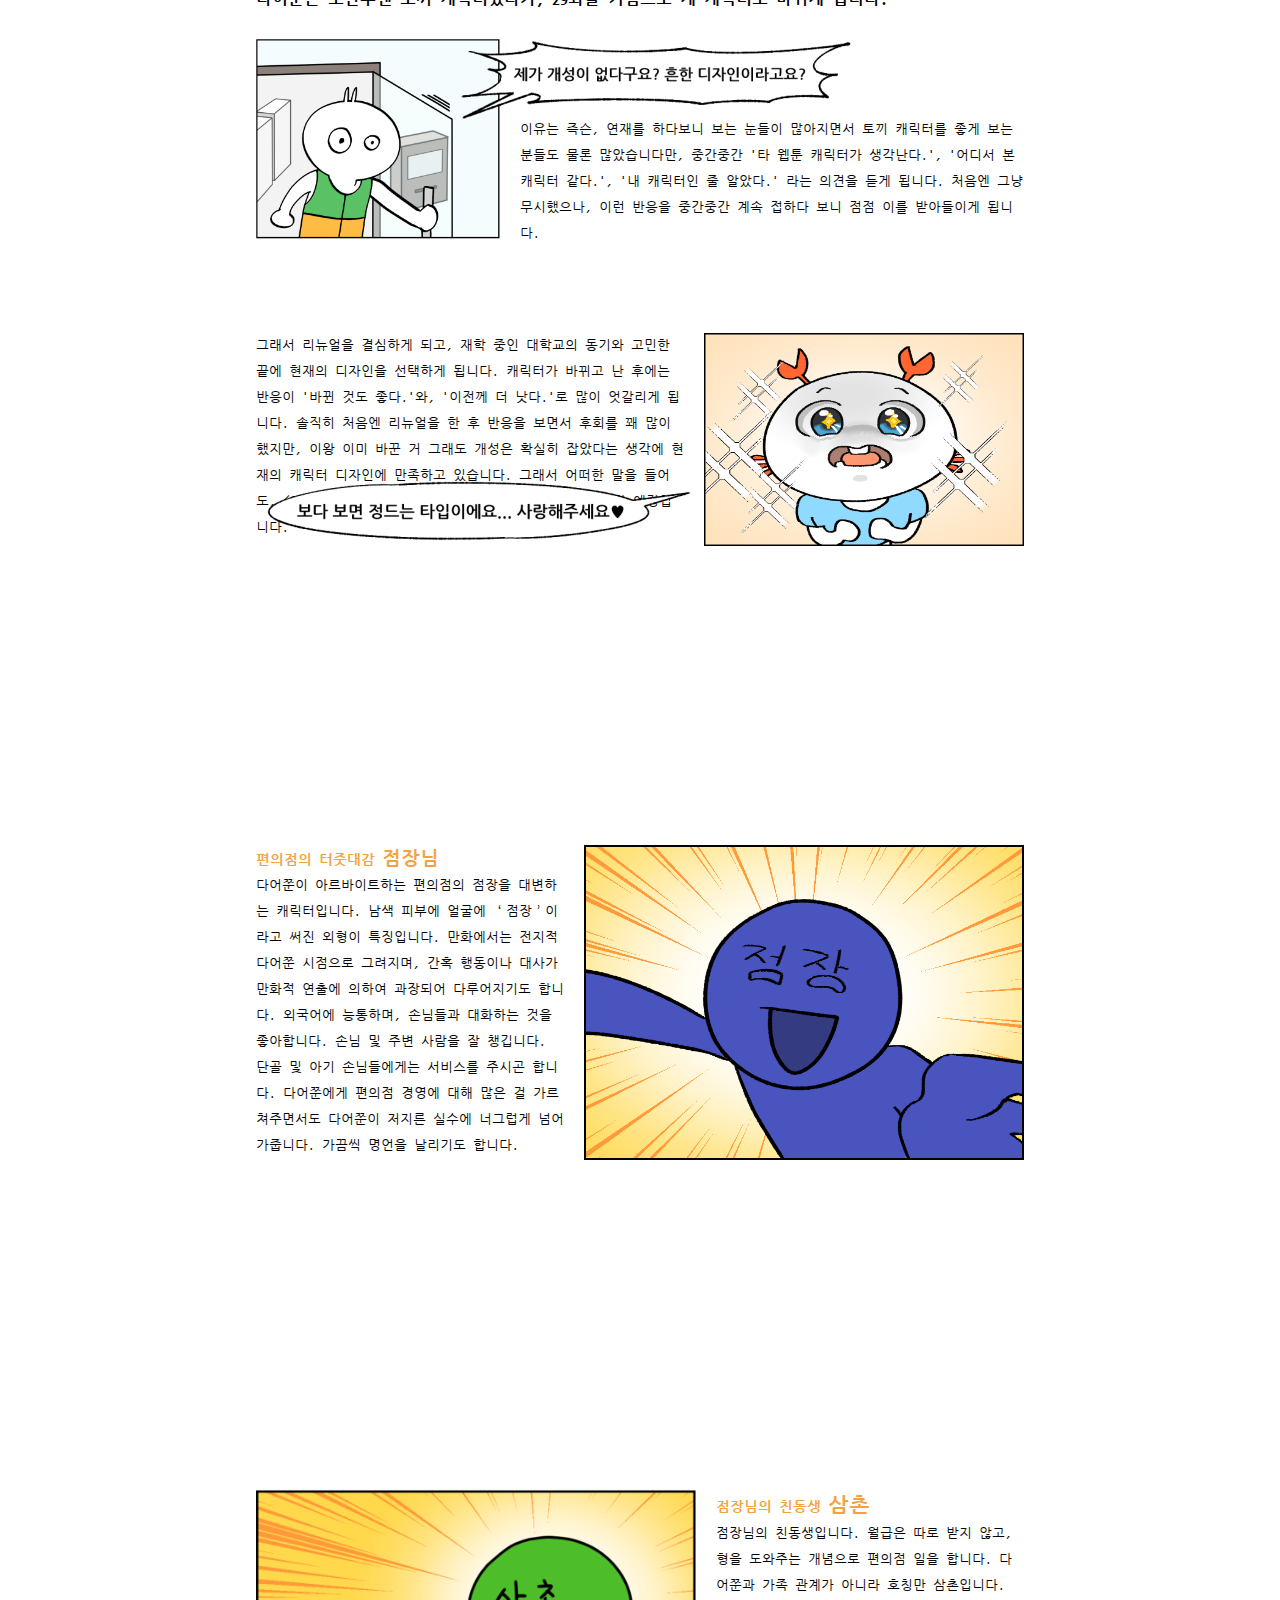
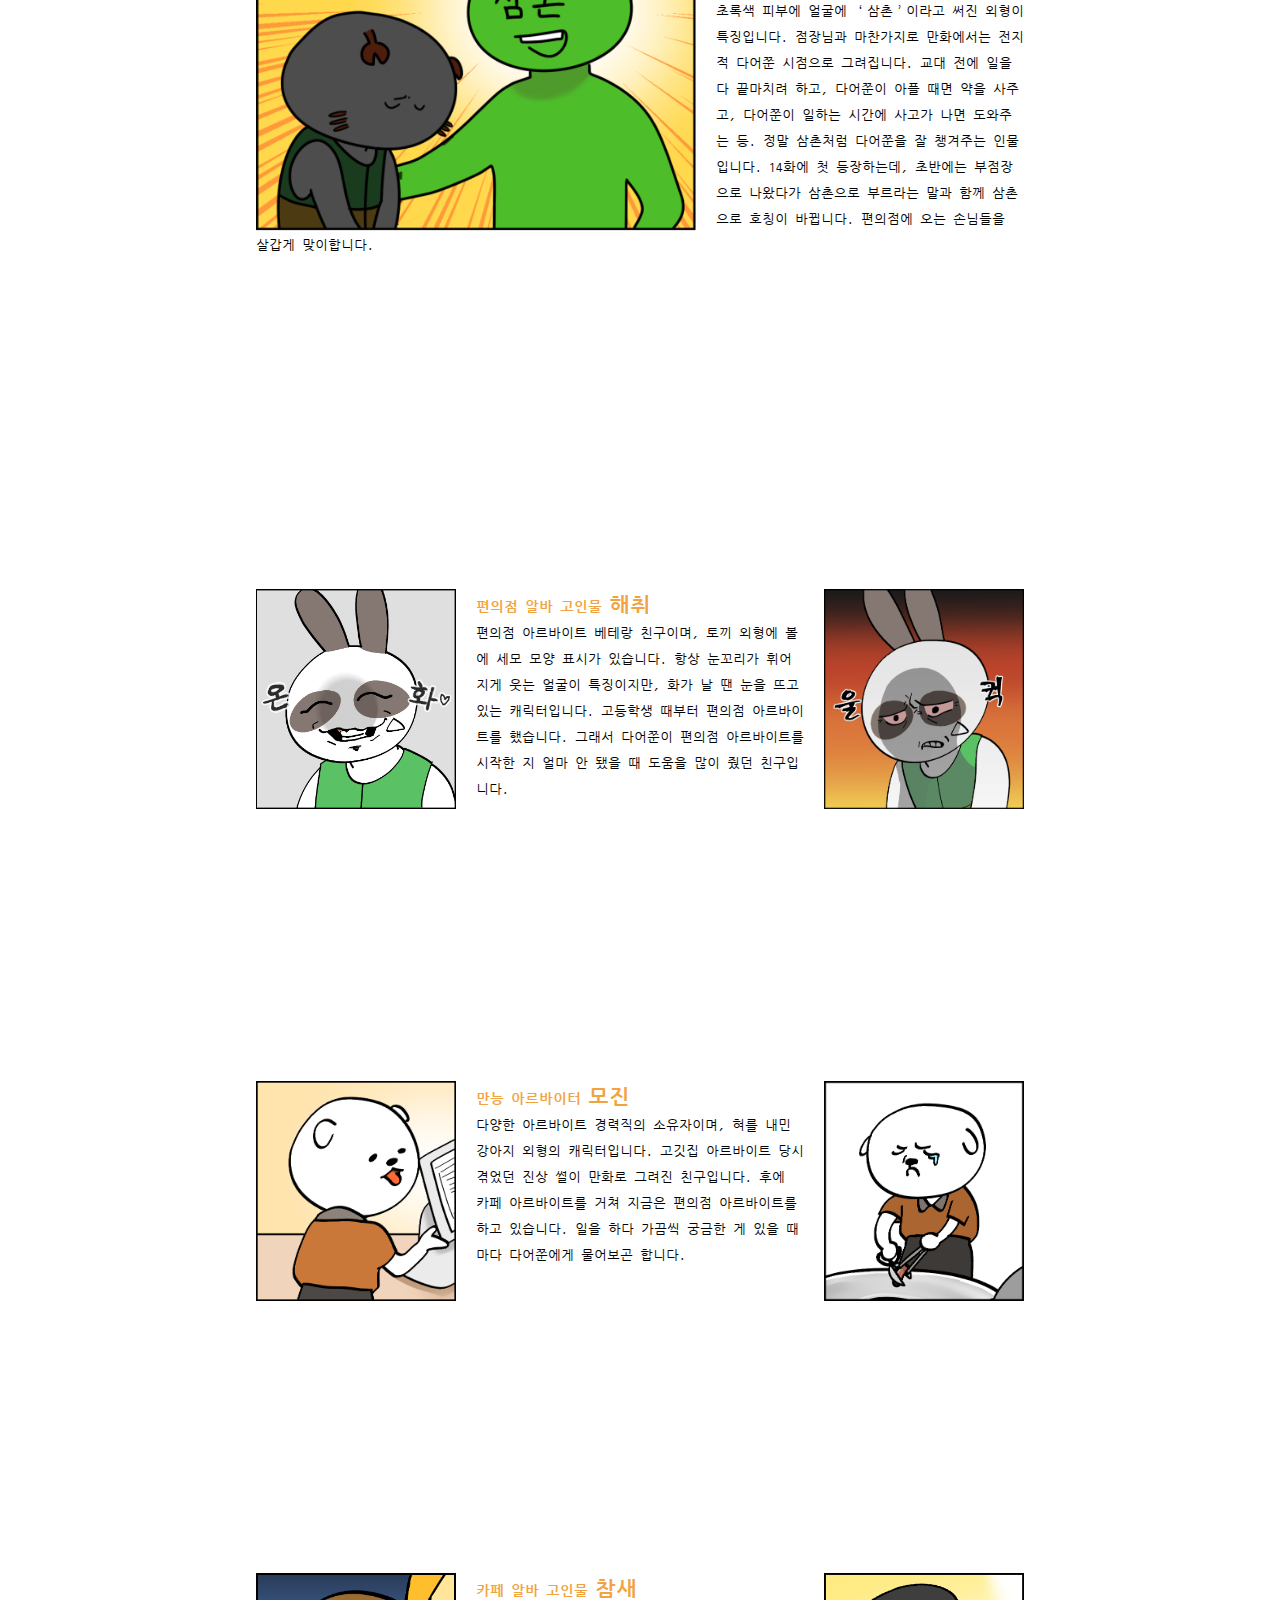
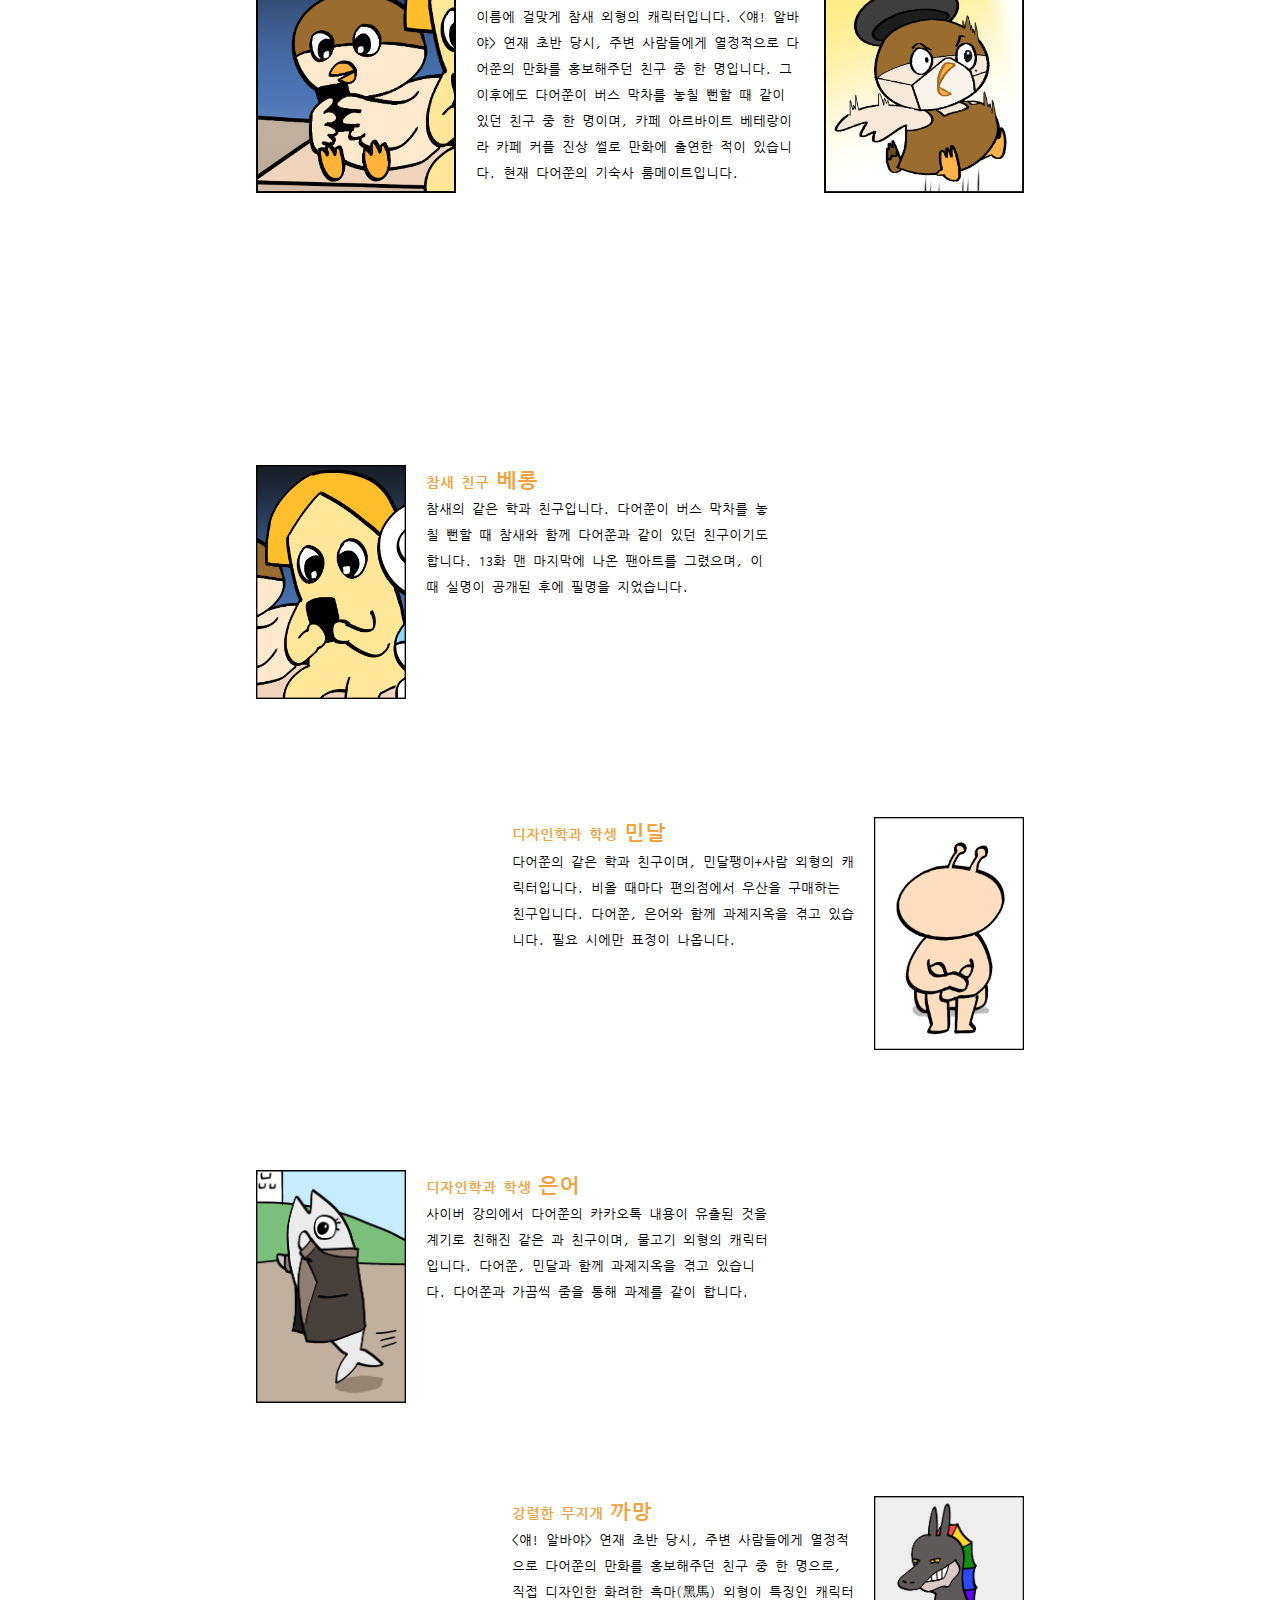
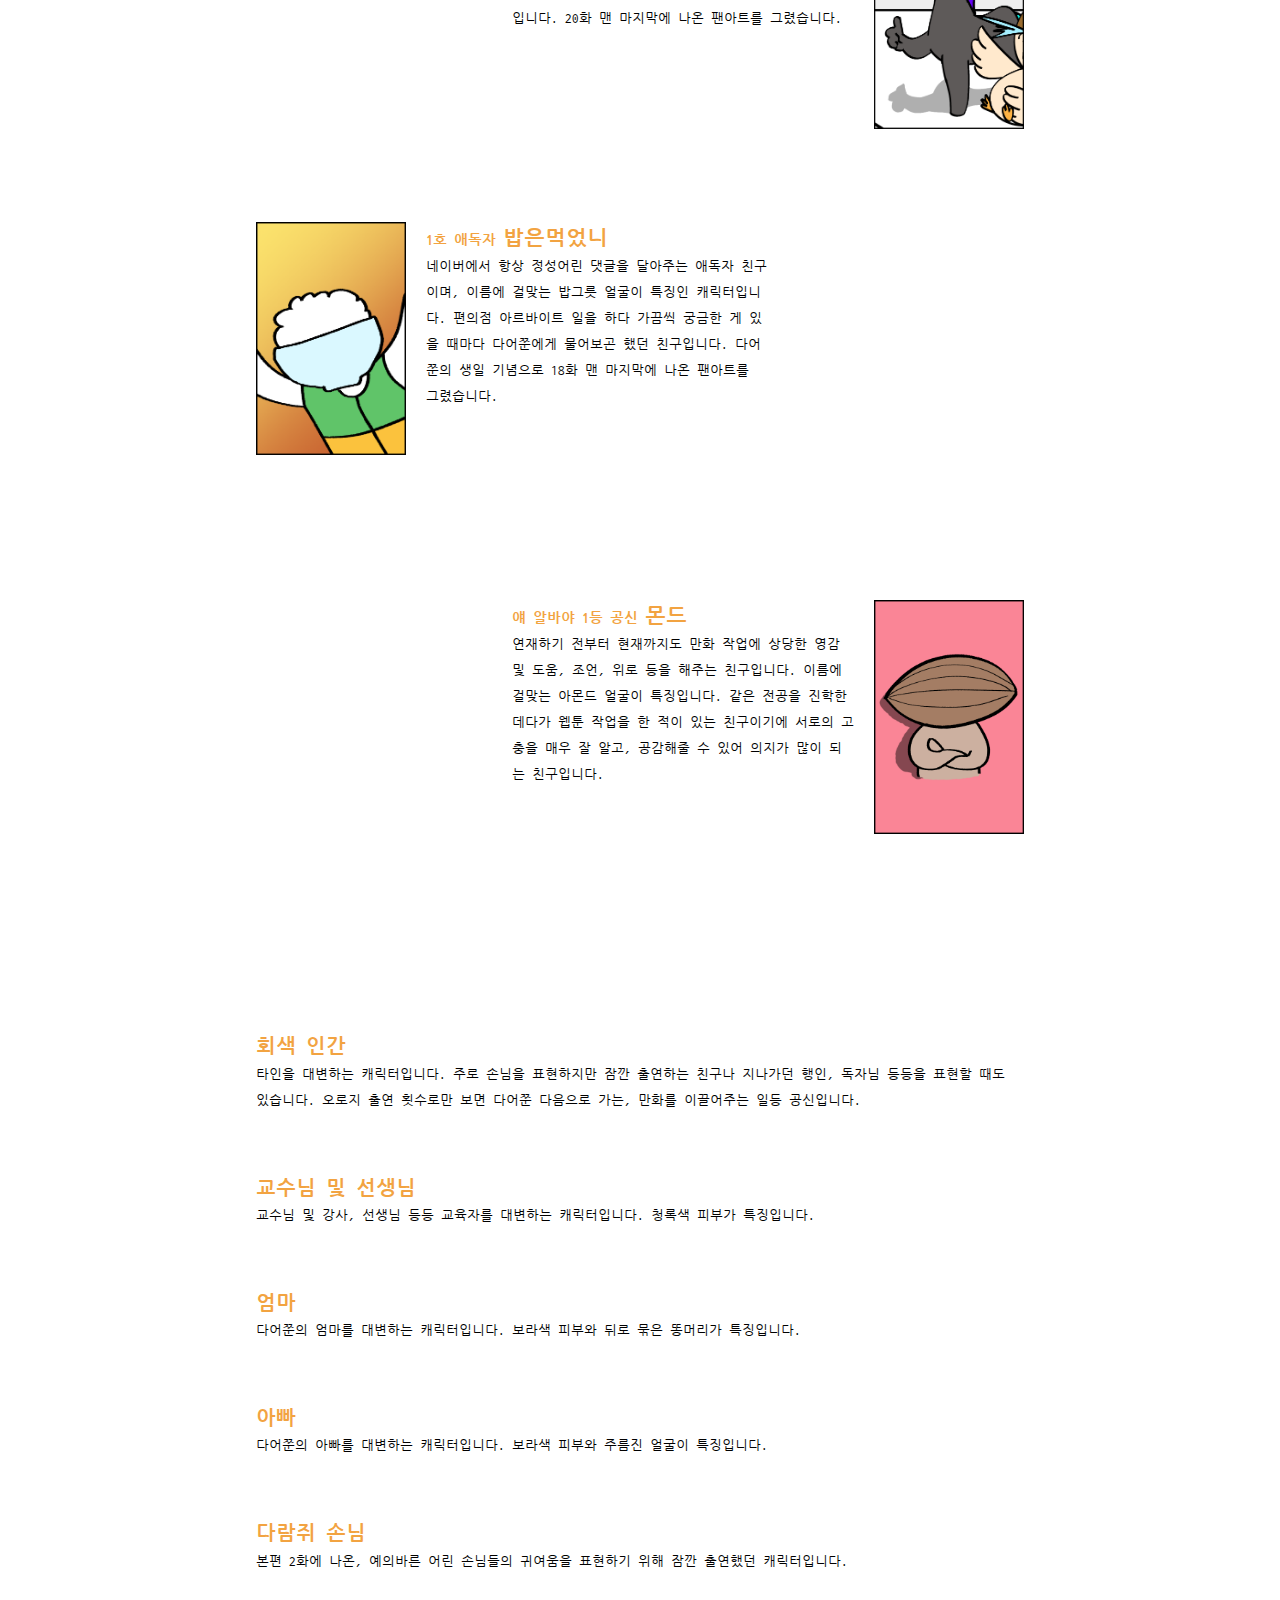
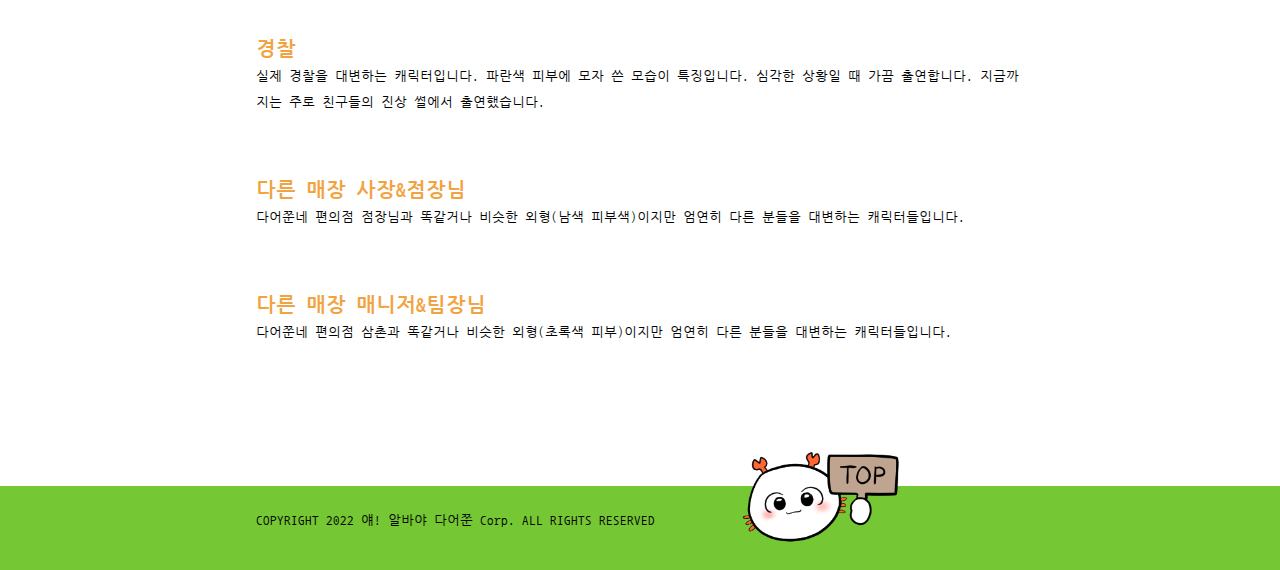
==== commit ab3cfc28: "Update character.html" ====
--- a/character.html
+++ b/character.html
@@ -61,7 +61,7 @@
                 <p><br><br><br> 이유는 즉슨, 연재를 하다보니 보는 눈들이 많아지면서 토끼 캐릭터를 좋게 보는 분들도 물론 많았습니다만, 중간중간 '타 웹툰 캐릭터가 생각난다.', '어디서 본 캐릭터 같다.', '내 캐릭터인 줄 알았다.' 라는 의견을 듣게 됩니다. 처음엔 그냥 무시했으나, 이런 반응을 중간중간 계속 접하다 보니 점점 이를 받아들이게 됩니다.</p>
             <div class="blankTwo"></div>
             <div style="position: absolute;">
-                <div style="position: relative; top: 140px; right: 180px;">
+                <div style="position: relative; top: 140px;">
                     <img src="malpungsun2.png"></img>
                 </div>
             </div><br>
--- a/myStyle.css
+++ b/myStyle.css
@@ -53,7 +53,7 @@
 }
 
 .home{
-    margin-left: 20%;
+    margin-left: 30%;
     display:flex;
     background: #75c733;
 }
@@ -62,9 +62,9 @@
     font-family: 'Jua', sans-serif;
     display: flex;
     line-height: 86px;
-    width:60%;
-    margin-right: 30%;
+    width:100%;
     font-size: 1.2em;
+    margin-left: 40%;
 }
 
 .nav > li{
@@ -327,7 +327,7 @@
     float: right;
     display: flex;
     width: 180px;
-    margin-right: 280px;
+    margin-right: 30%;
     margin-top: -50px;
 }
 
@@ -335,7 +335,7 @@
     float: right;
     display: flex;
     width: 170px;
-    margin-right: 320px;
+    margin-right: 30%;
     margin-top: -30px;
     transform: scaleX(-1);
 }
